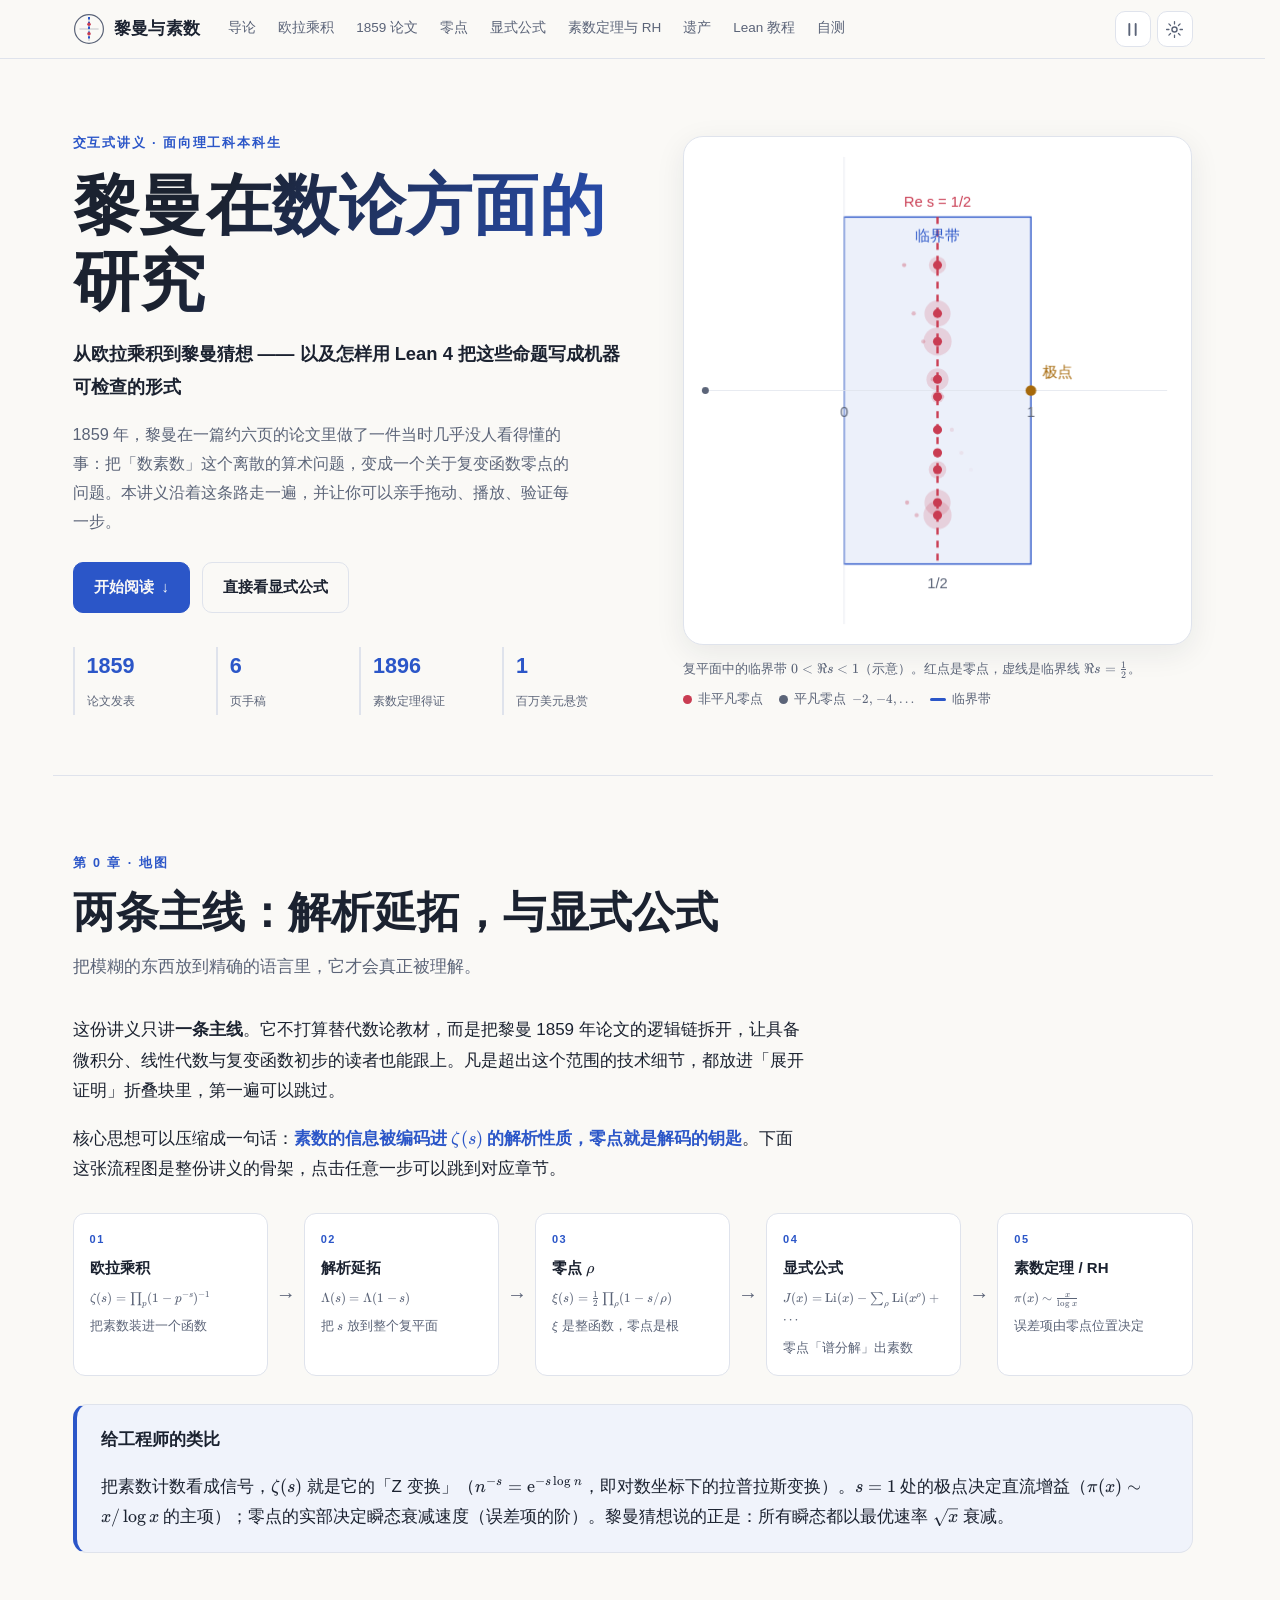
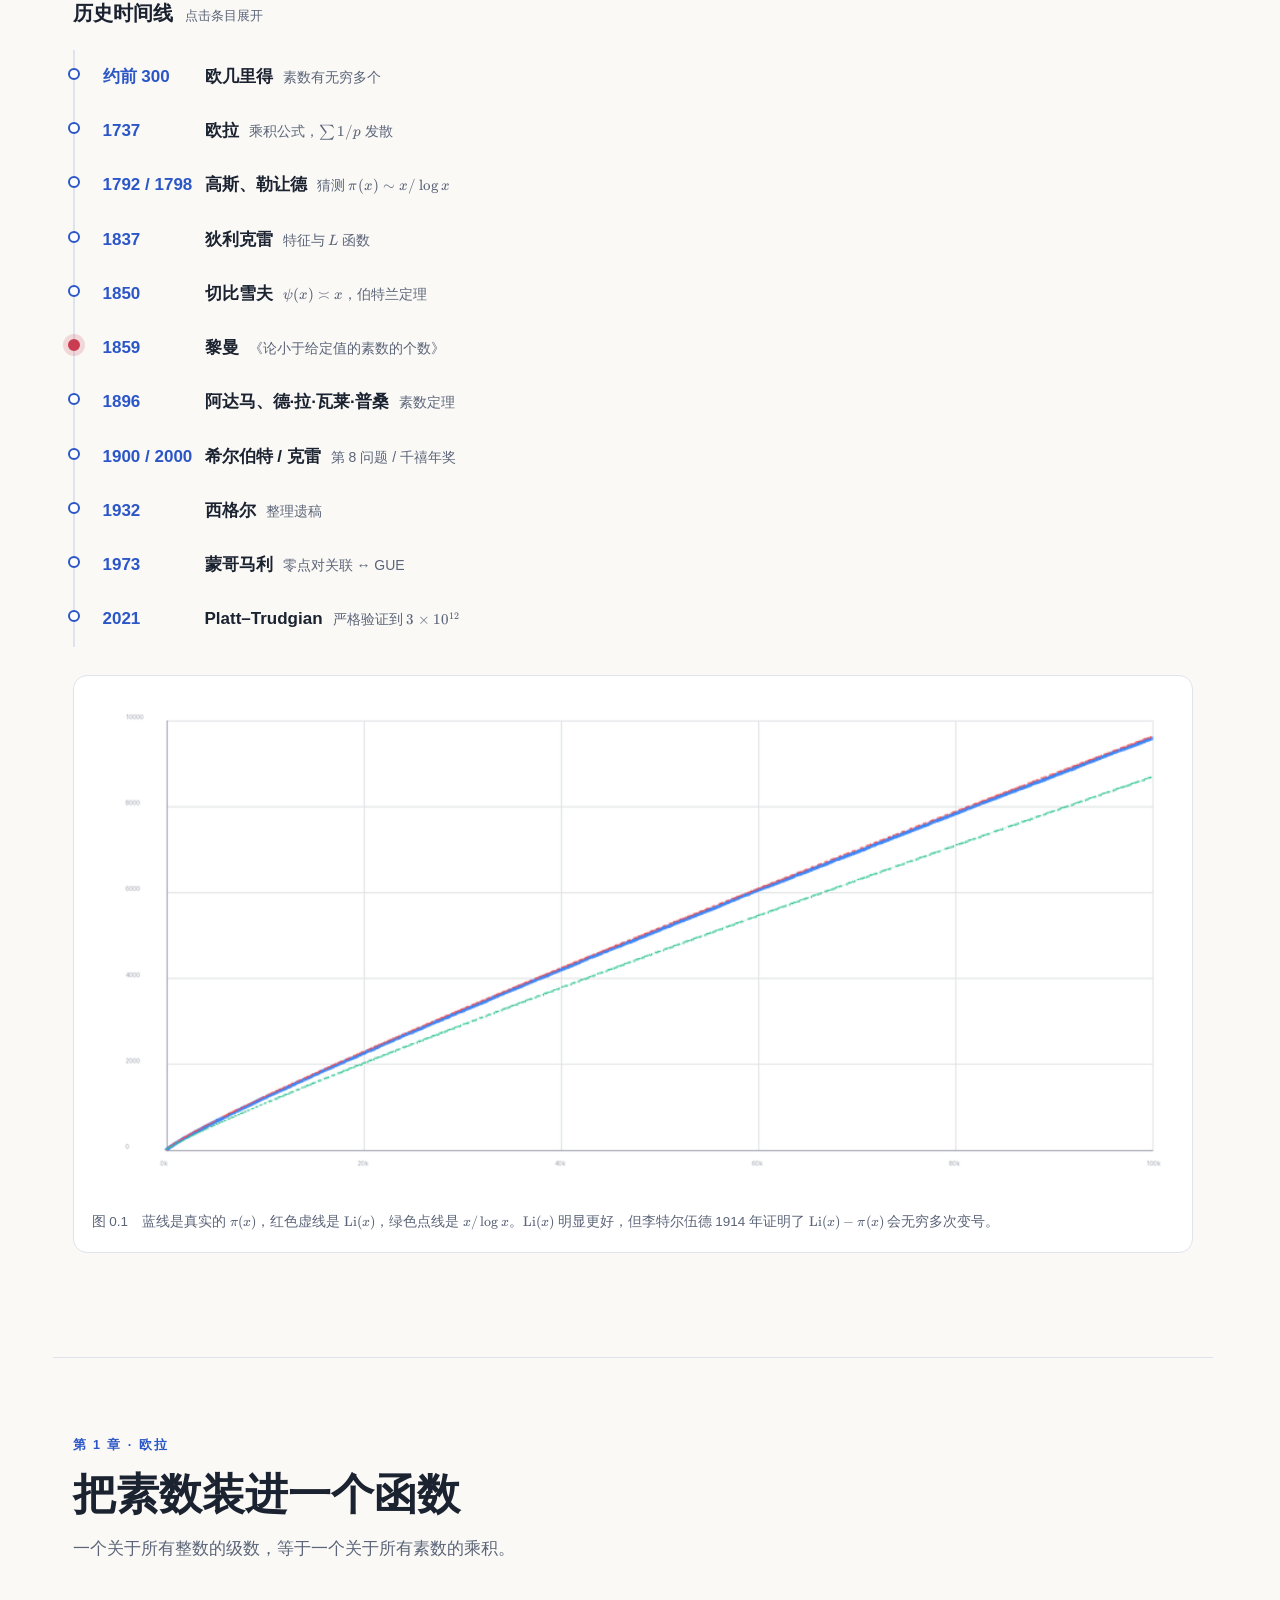
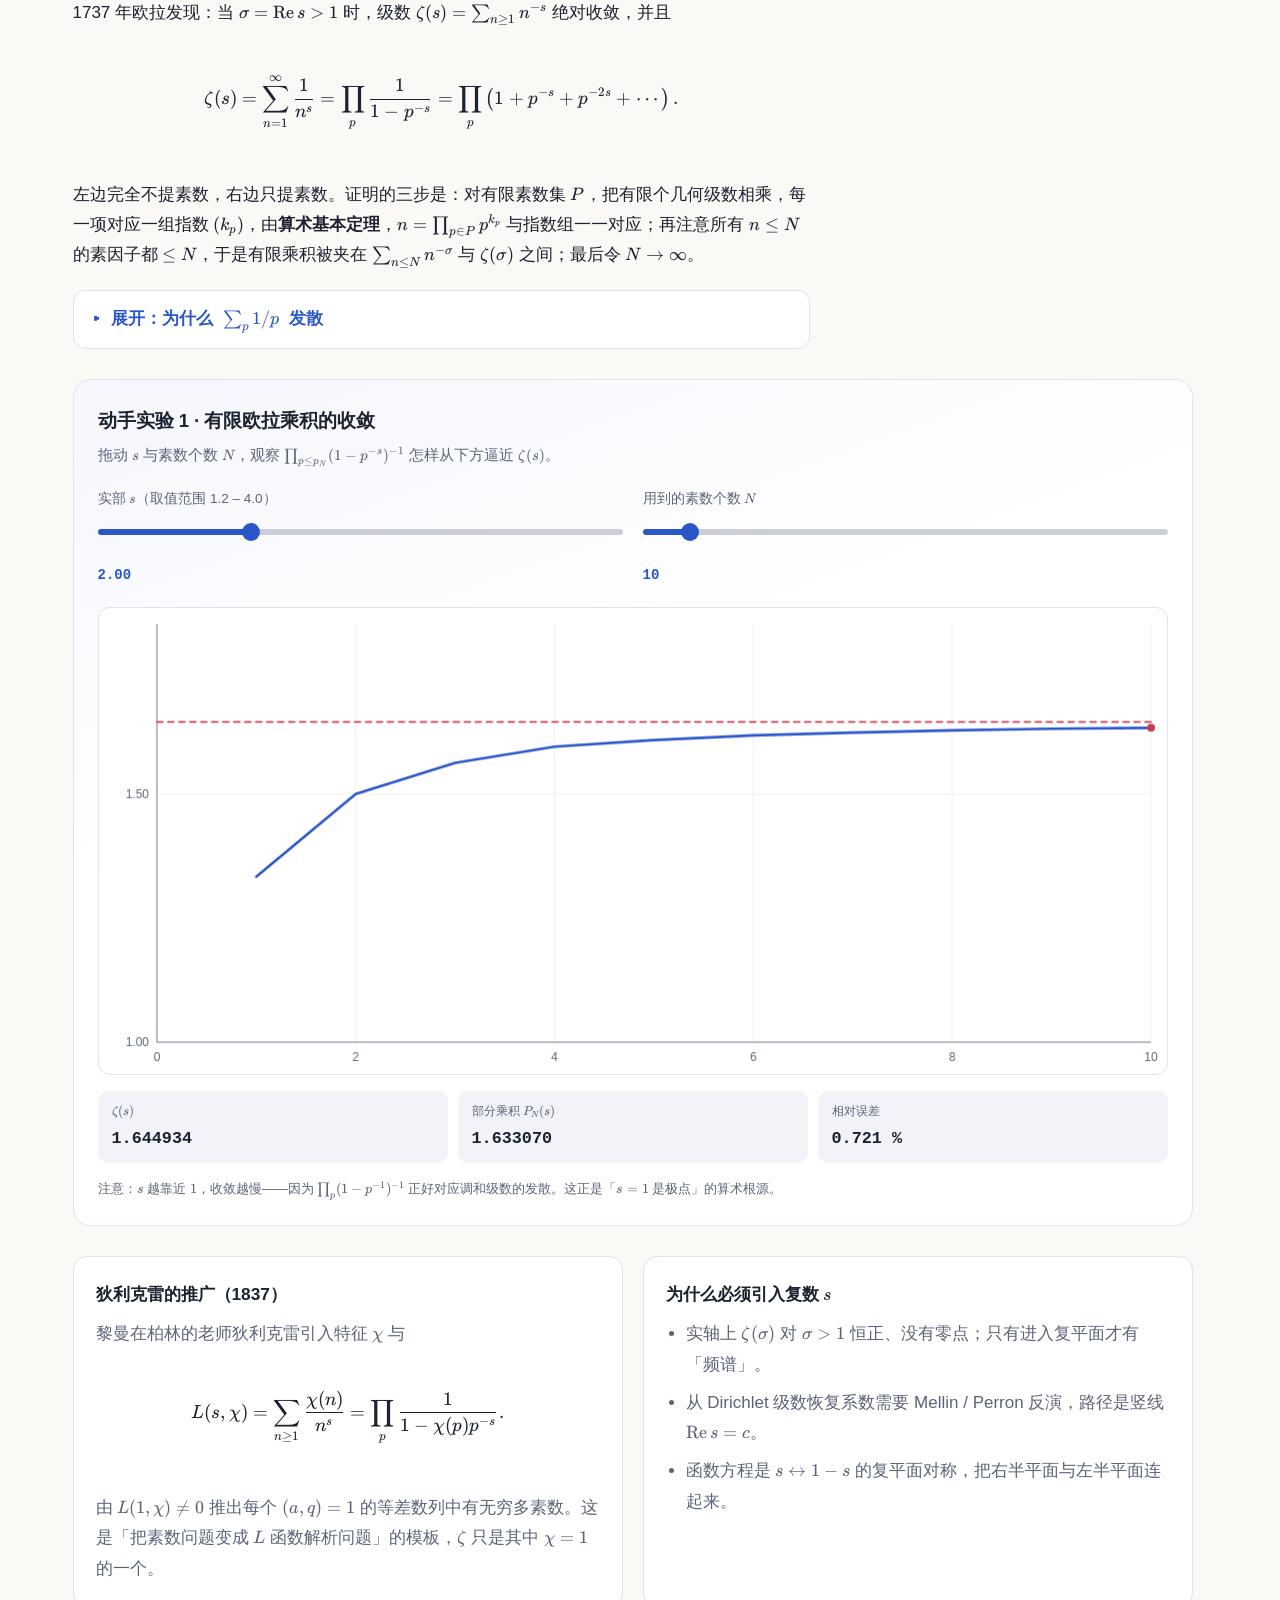
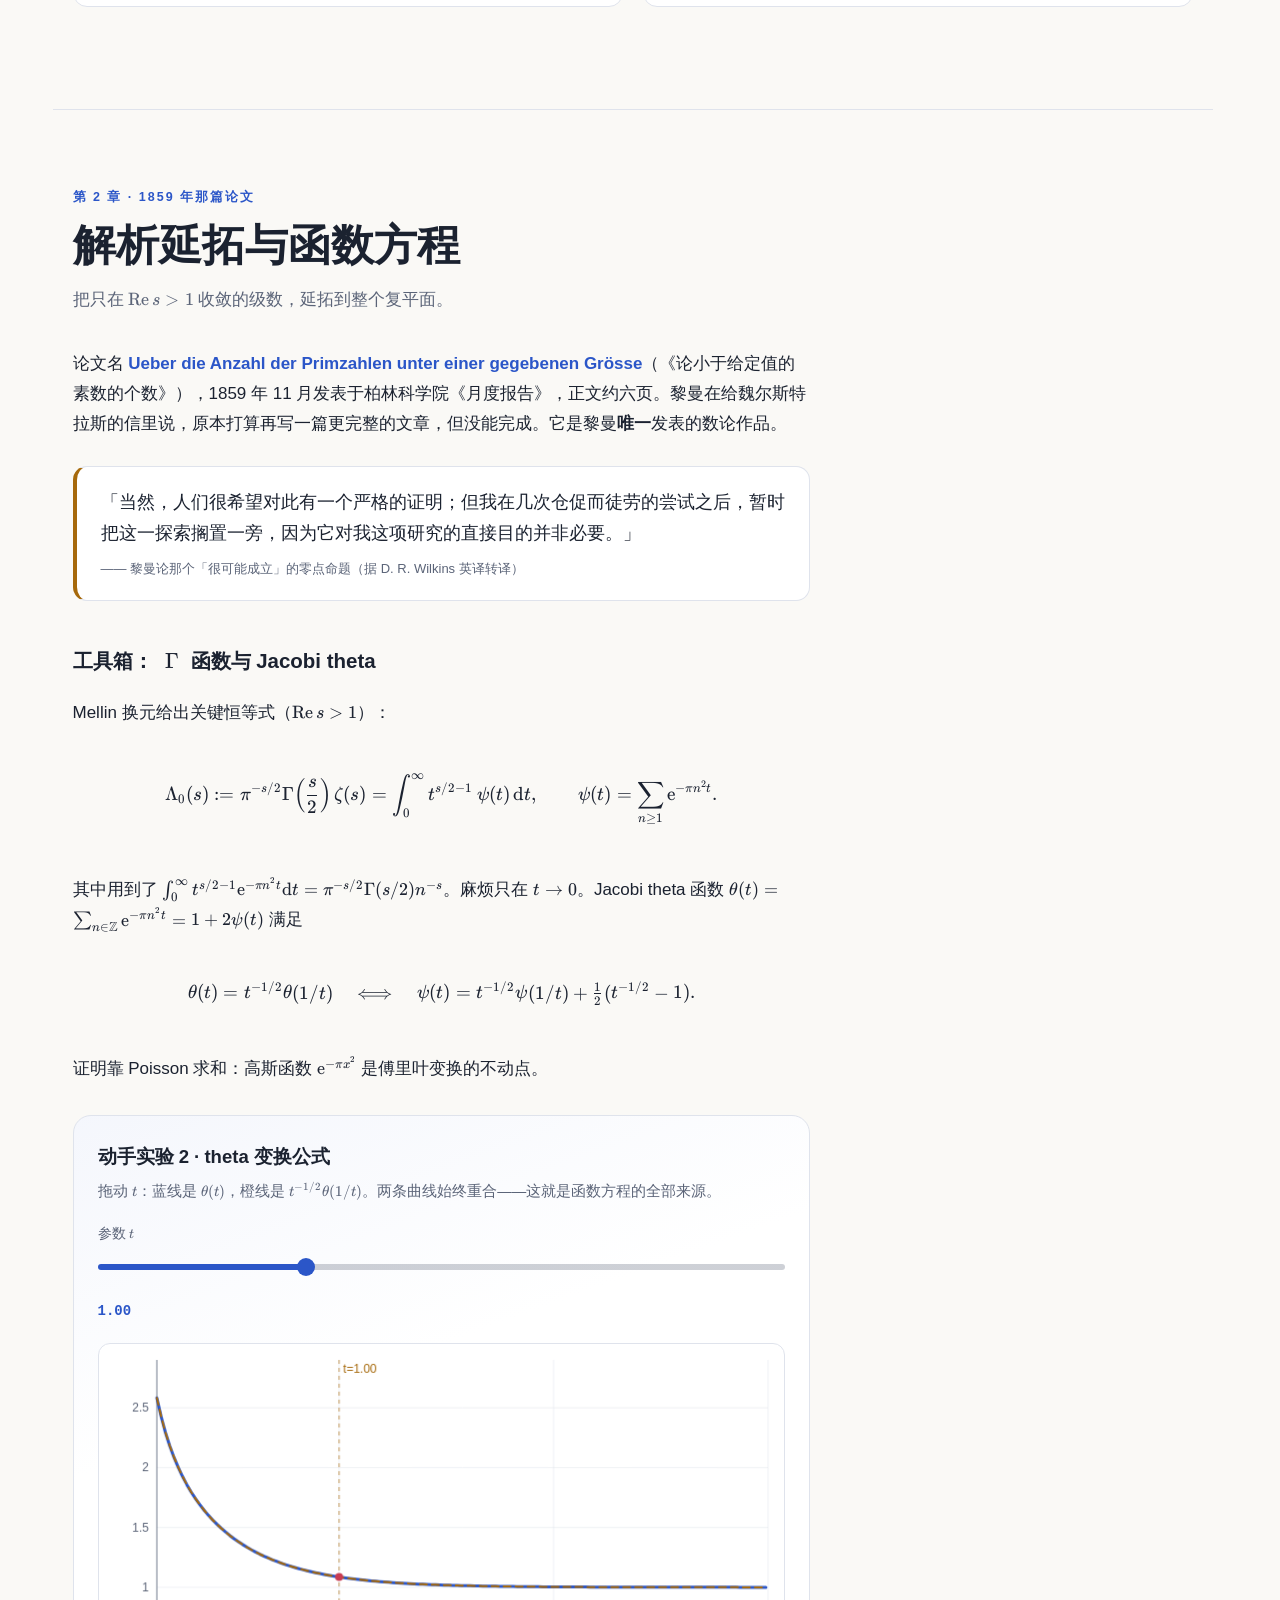
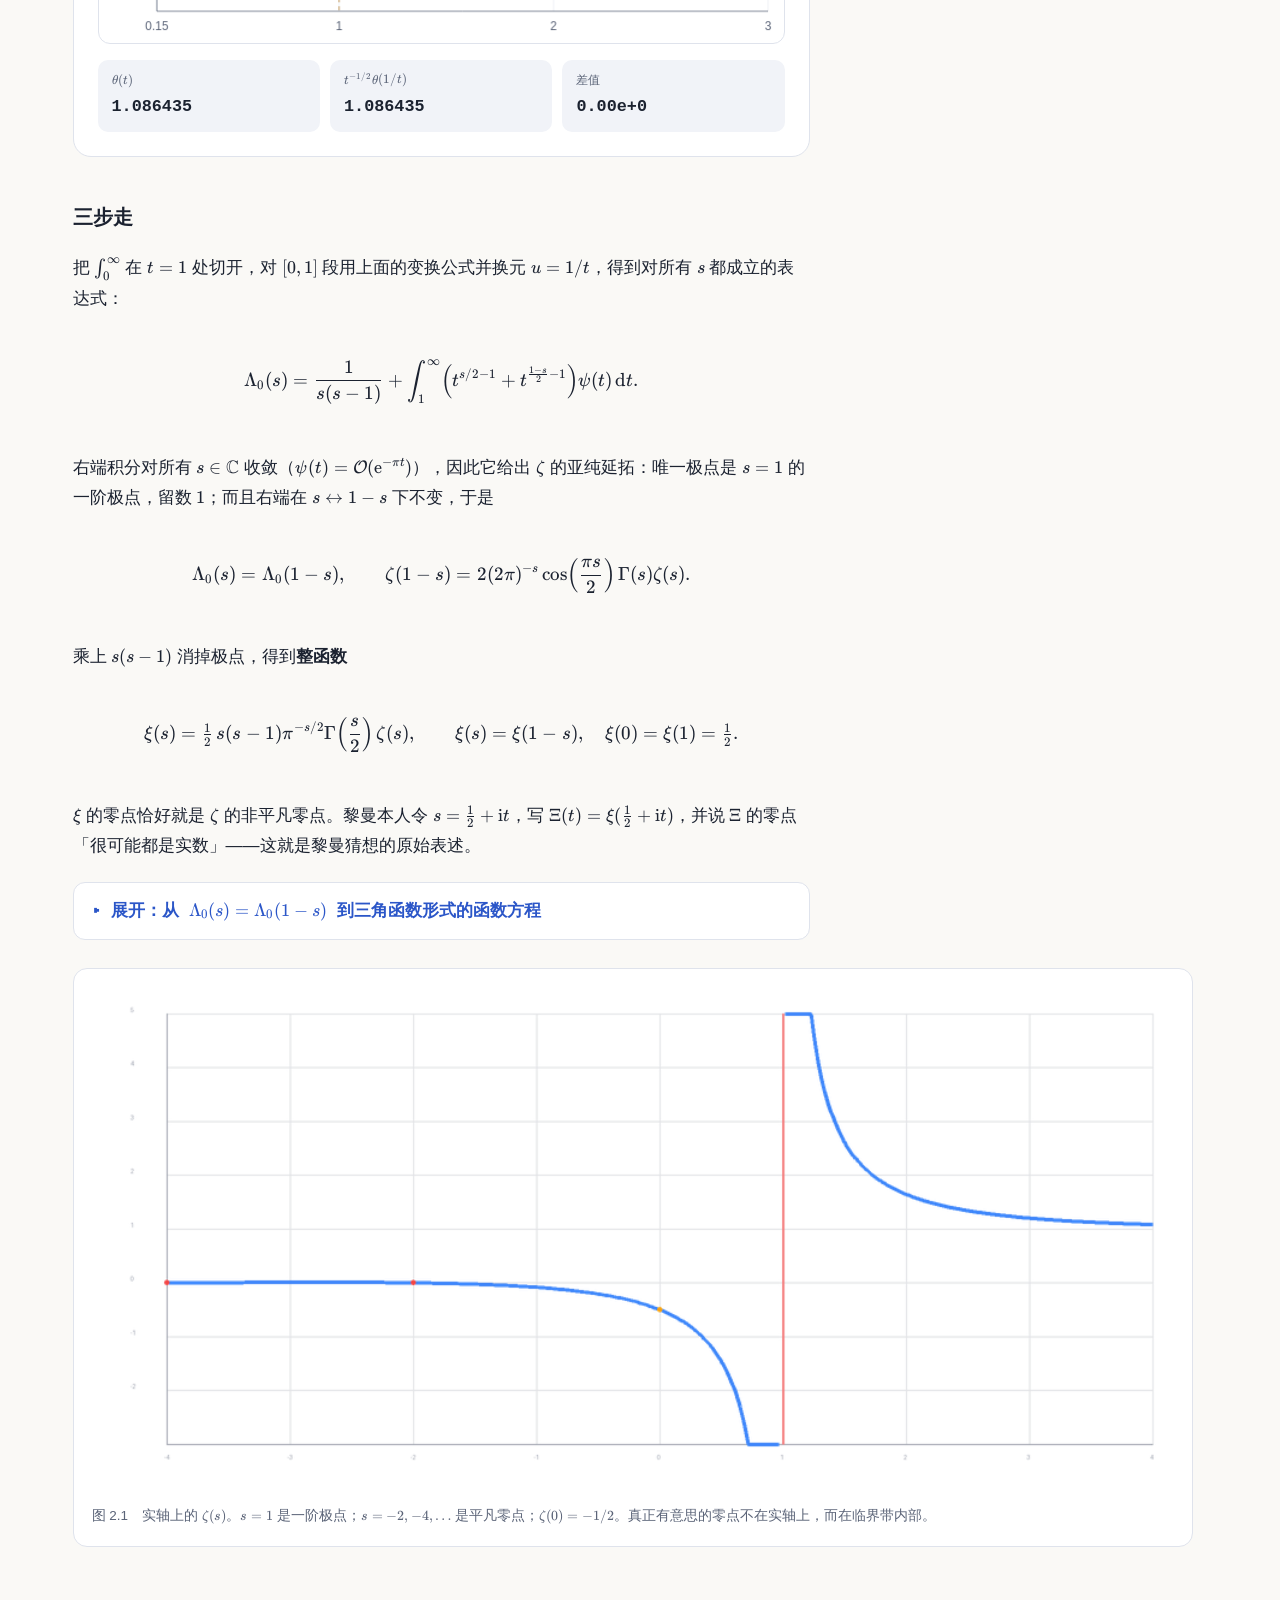
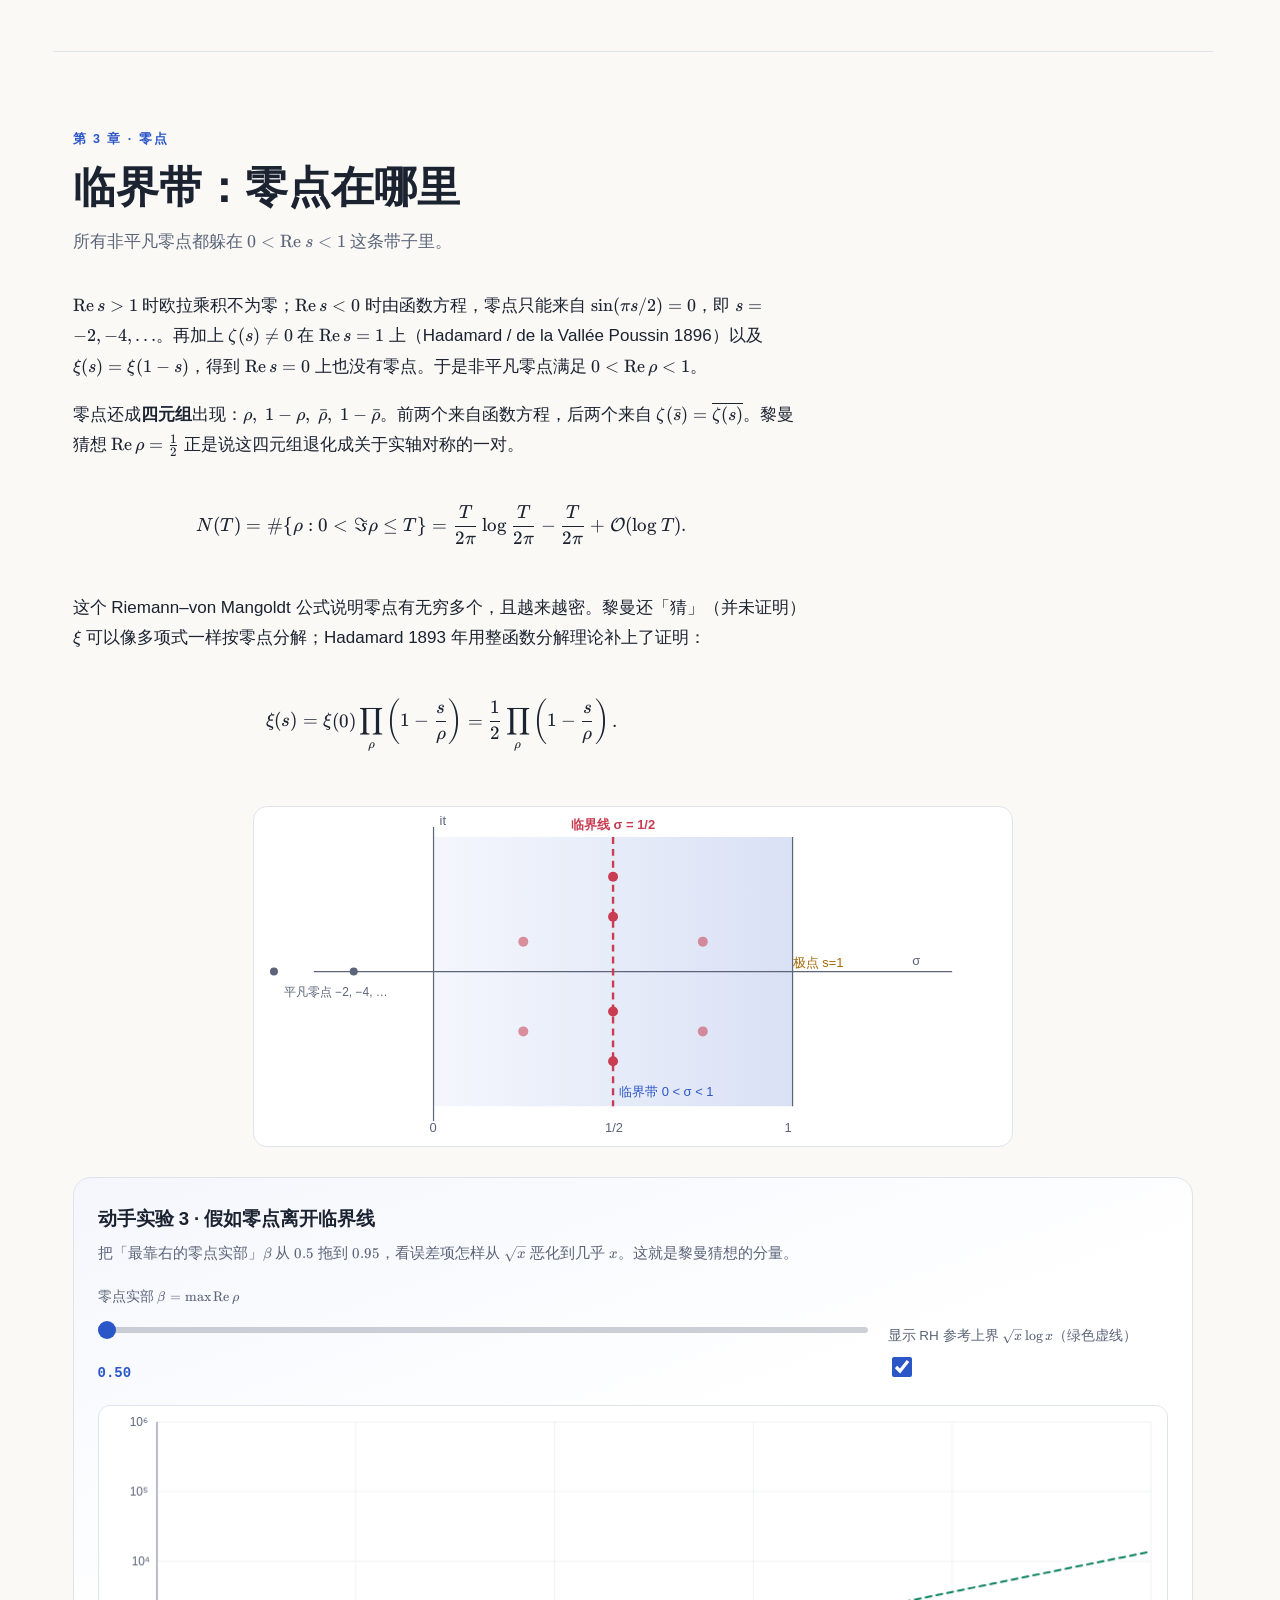
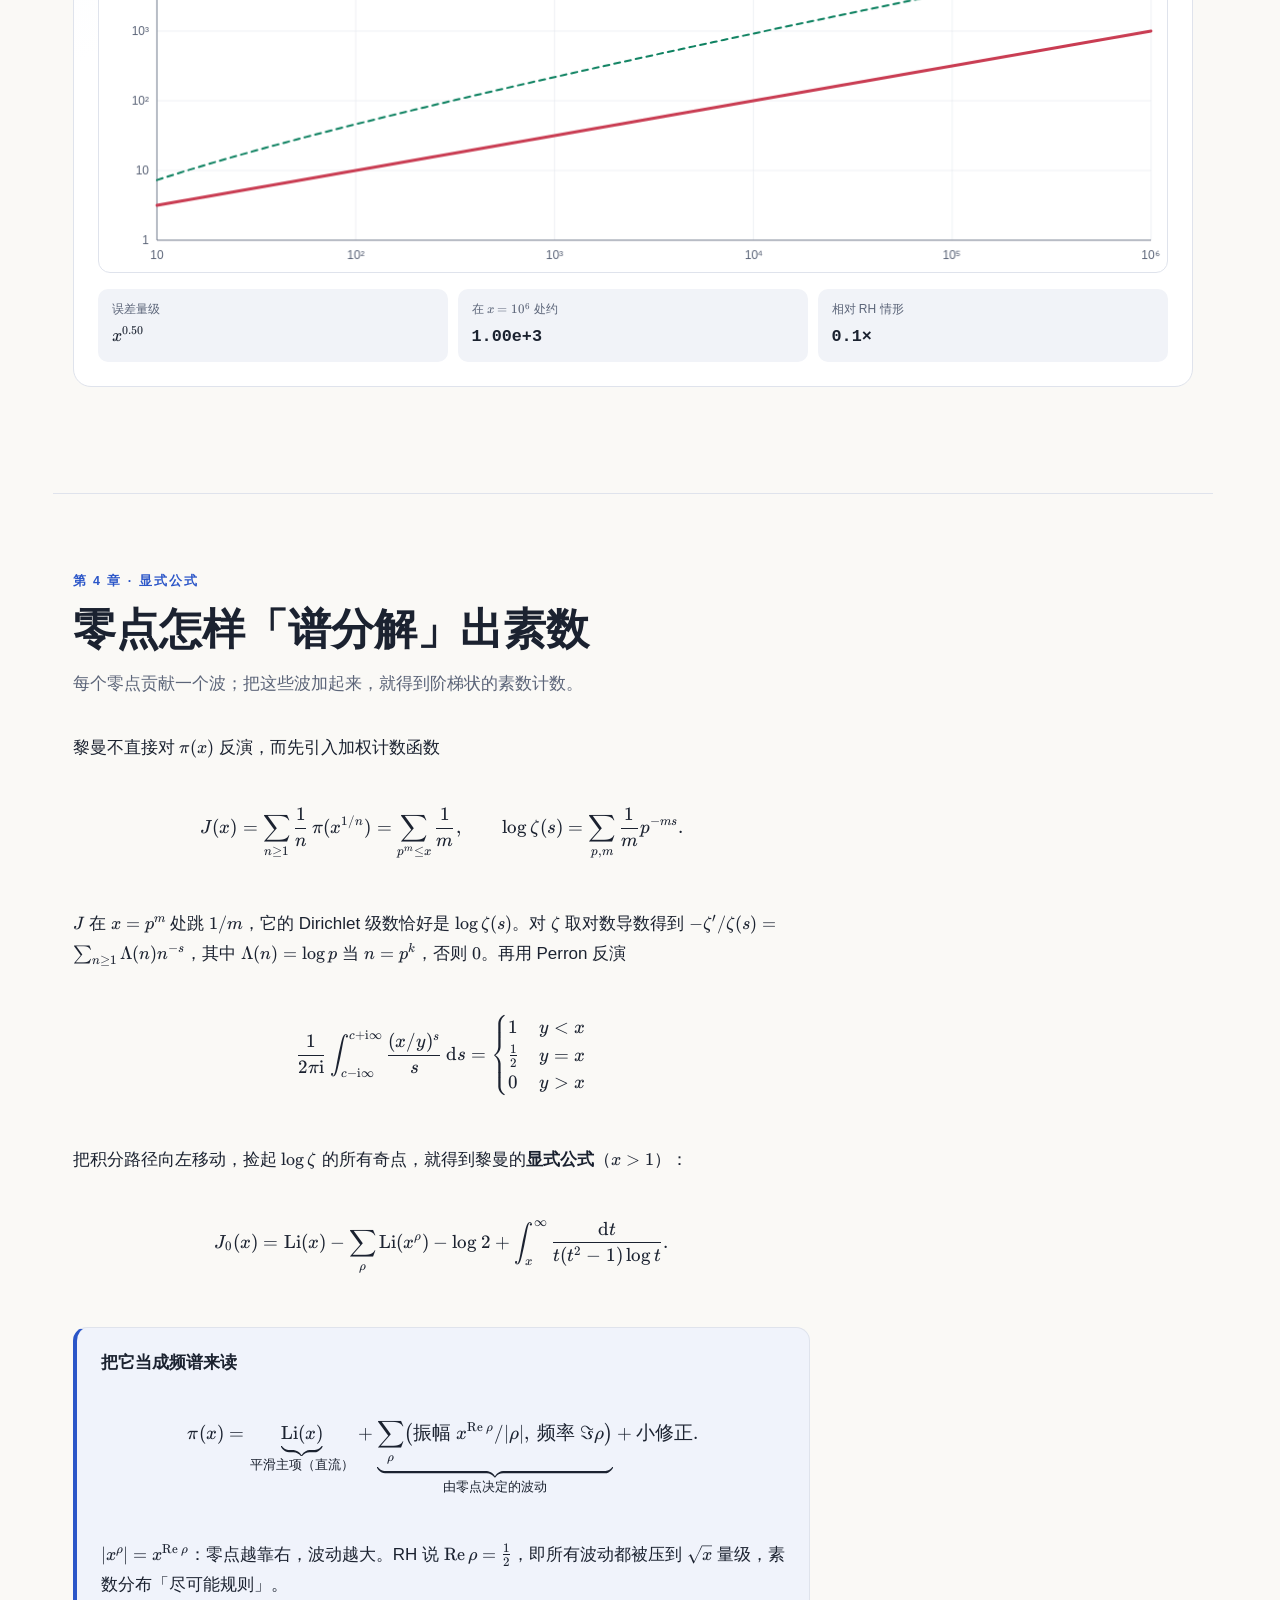
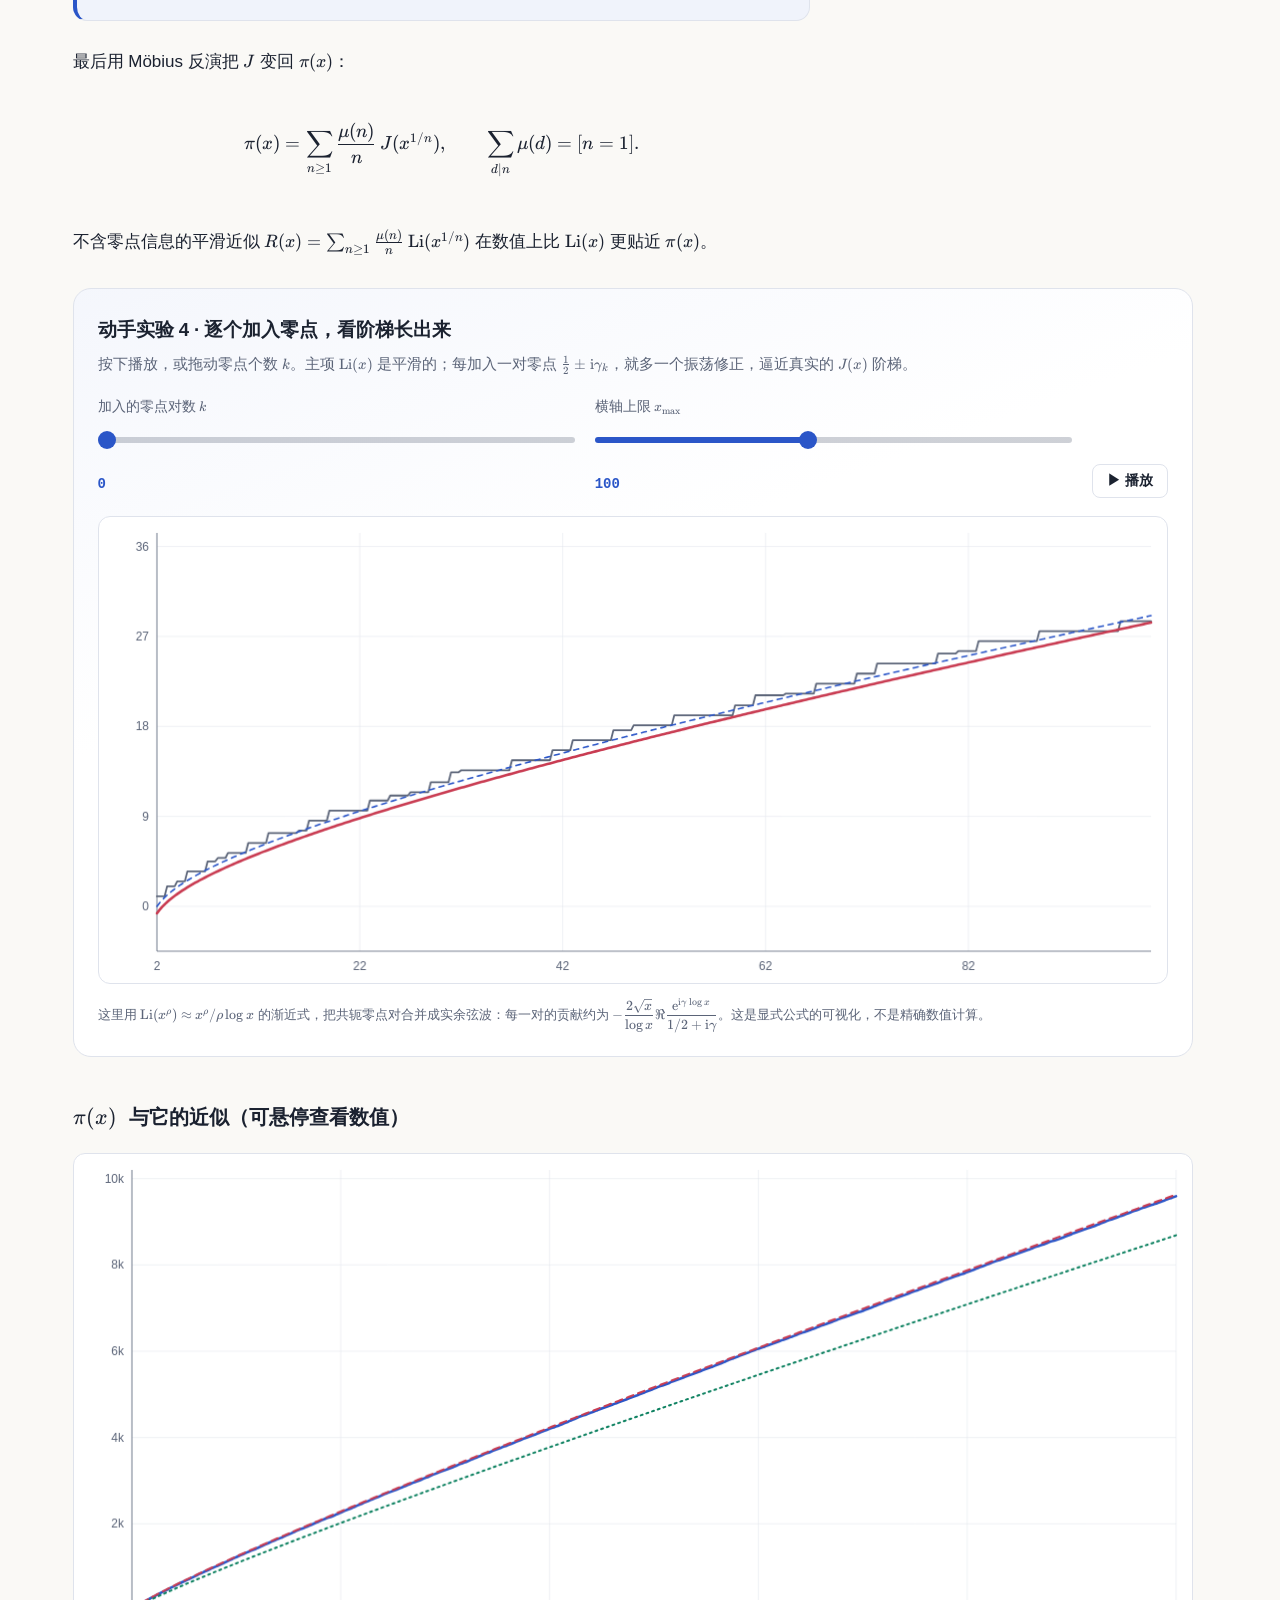
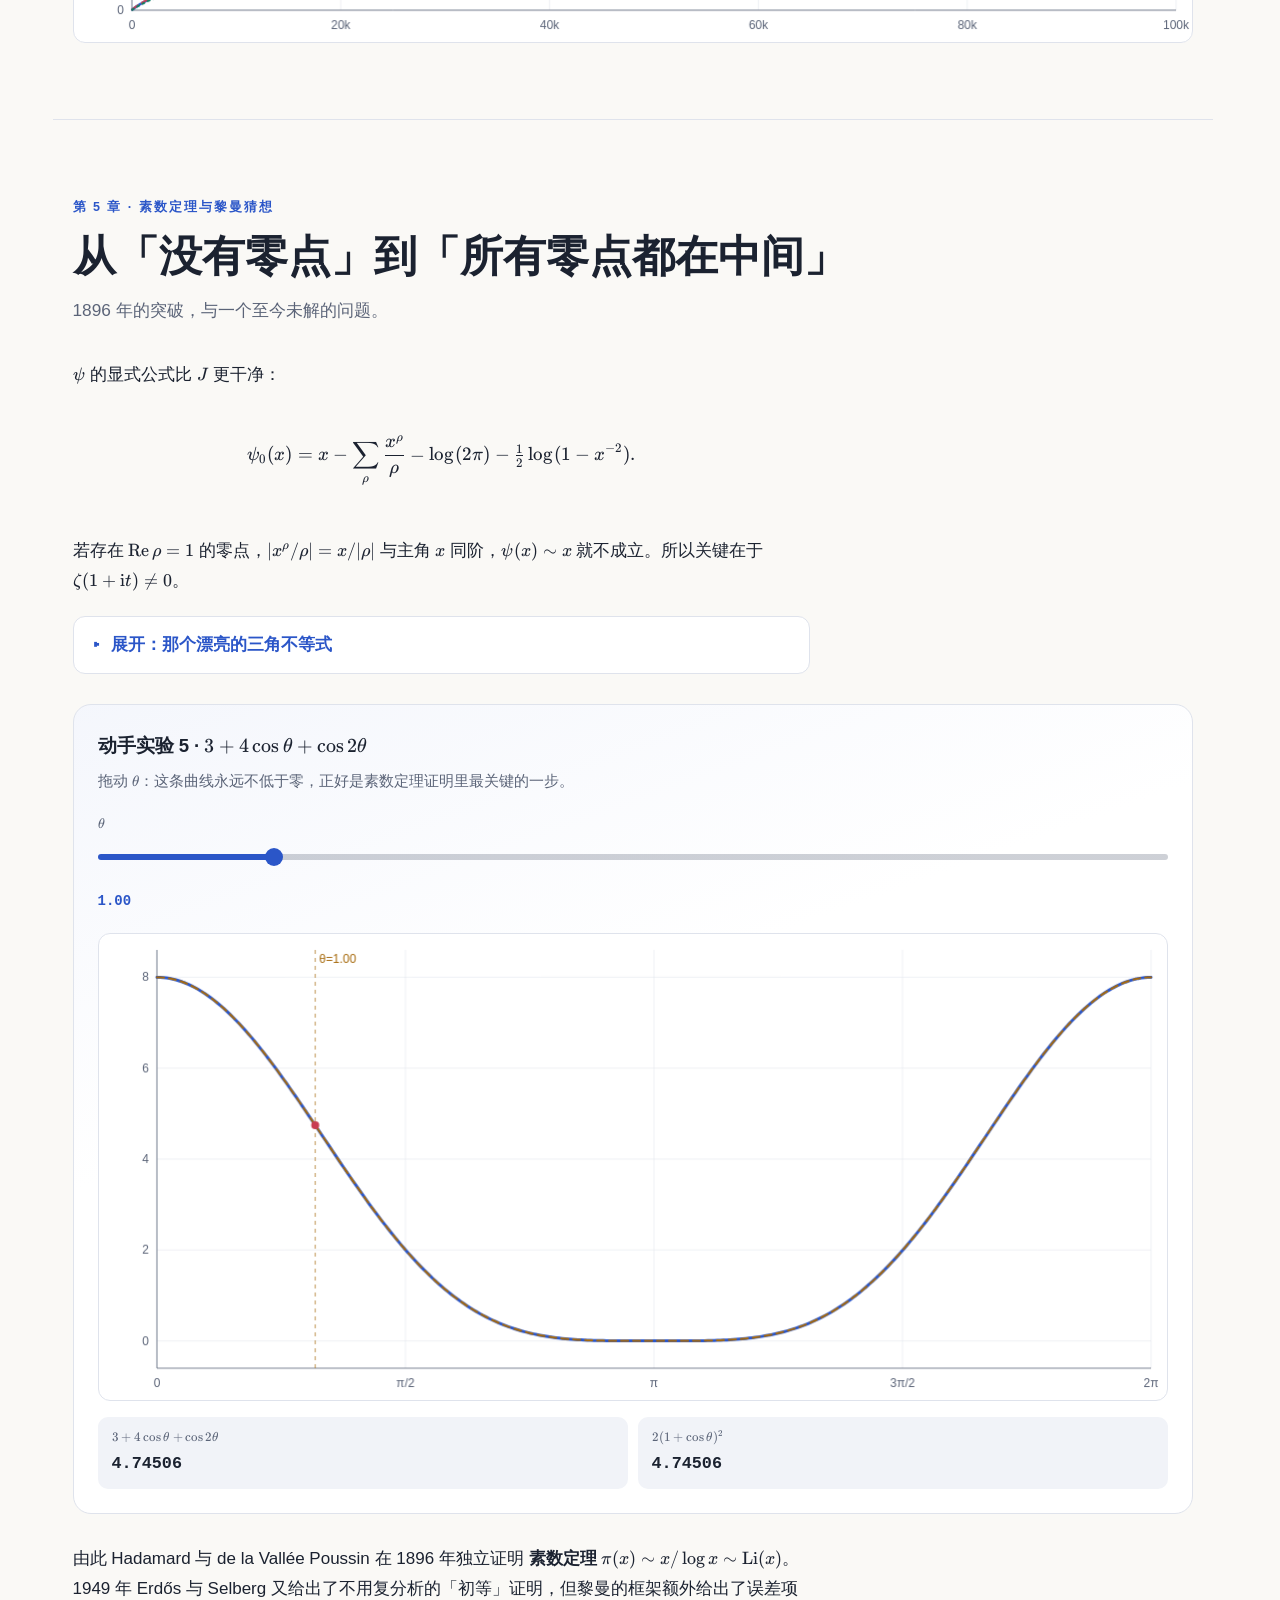
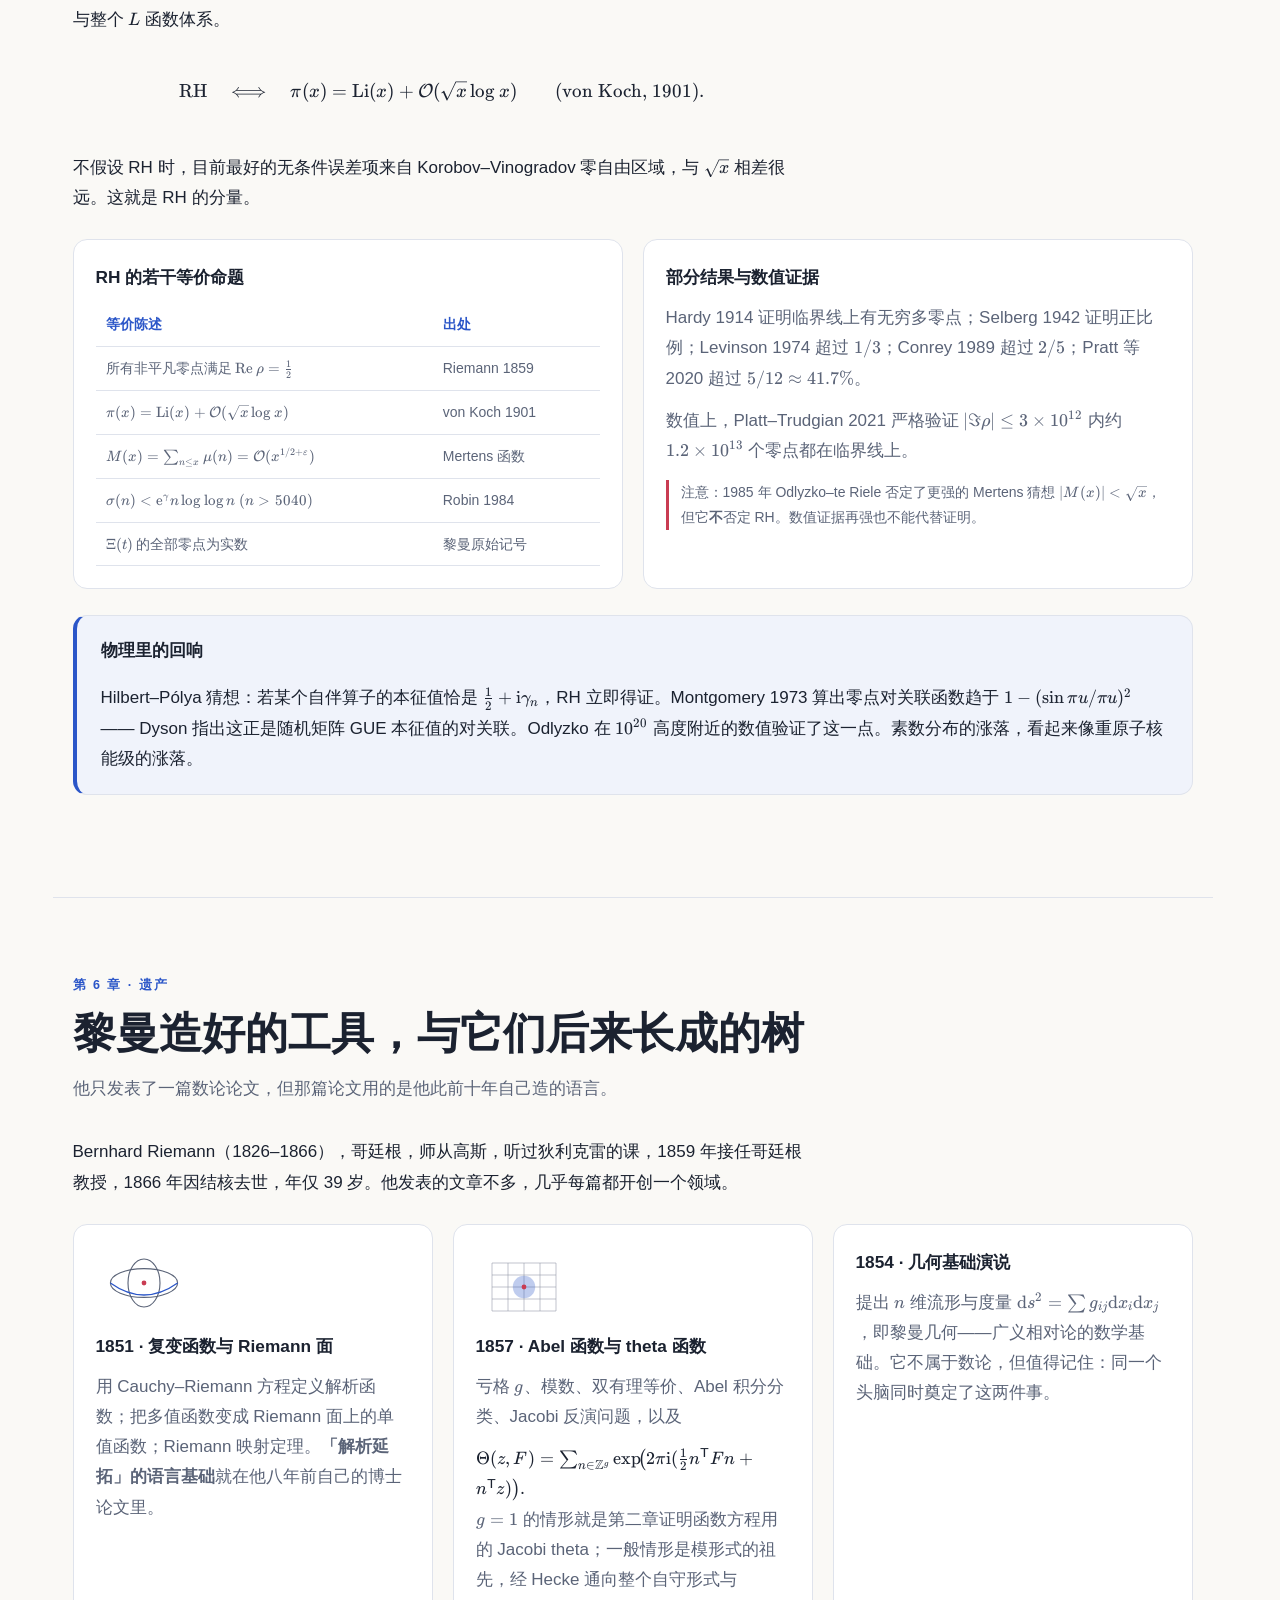
==== web/index.html @ 684caf09 "feat: 交互式网页讲义（动画 / 图片 / 互动 / 公式） - web/index.html: 8 章中文正文 + 254 处 KaTeX 公式、SVG 示意图、2 张 PNG 曲线图 - we" ====
<!DOCTYPE html>
<html lang="zh-CN">
<head>
<meta charset="utf-8">
<meta name="viewport" content="width=device-width, initial-scale=1">
<meta name="color-scheme" content="light dark">
<script>try{var s=localStorage.getItem('riemann-color-scheme');document.querySelector('meta[name="color-scheme"]').content=s||'light dark';}catch(e){}</script>
<meta name="description" content="黎曼在数论方面的研究：从欧拉乘积到黎曼猜想的交互式讲义，附 Lean 4 形式化教程">
<title>黎曼在数论方面的研究 · 交互式讲义</title>
<link rel="stylesheet" href="vendor/katex.min.css">
<link rel="stylesheet" href="styles.css">
<script src="vendor/katex.min.js" defer></script>
<script src="vendor/auto-render.min.js" defer></script>
<script src="data.js" defer></script>
<script src="app.js" defer></script>
</head>
<body>
<a class="skip-link" href="#main">跳到正文</a>
<div id="scroll-progress" aria-hidden="true"></div>

<header class="site-header">
  <div class="header-inner">
    <a class="brand" href="#hero" aria-label="回到顶部">
      <svg viewBox="0 0 40 40" aria-hidden="true" class="brand-mark">
        <circle cx="20" cy="20" r="18" fill="none" stroke="currentColor" stroke-width="1.5"/>
        <path d="M8 20 H32 M20 5 V35" stroke="currentColor" stroke-width="1" opacity=".45"/>
        <path d="M20 5 V35" stroke="var(--accent)" stroke-width="2.5" stroke-dasharray="3 3"/>
        <circle cx="20" cy="14" r="2.2" fill="var(--warm)"/>
        <circle cx="20" cy="26" r="2.2" fill="var(--warm)"/>
      </svg>
      <span>黎曼与素数</span>
    </a>
    <nav class="toc" aria-label="章节导航">
      <a href="#intro">导论</a>
      <a href="#euler">欧拉乘积</a>
      <a href="#paper">1859 论文</a>
      <a href="#zeros">零点</a>
      <a href="#explicit">显式公式</a>
      <a href="#pnt">素数定理与 RH</a>
      <a href="#legacy">遗产</a>
      <a href="#lean">Lean 教程</a>
      <a href="#quiz">自测</a>
    </nav>
    <div class="header-actions">
      <button type="button" id="motion-toggle" class="icon-btn" aria-pressed="false" aria-label="暂停所有动画" title="暂停动画">
        <svg viewBox="0 0 24 24" aria-hidden="true"><path d="M8 5v14M16 5v14" stroke="currentColor" stroke-width="2.4" stroke-linecap="round"/></svg>
      </button>
      <button type="button" id="settings-open" class="icon-btn" aria-label="打开阅读设置" title="阅读设置">
        <svg viewBox="0 0 24 24" aria-hidden="true"><circle cx="12" cy="12" r="3.2" fill="none" stroke="currentColor" stroke-width="1.8"/><path d="M12 2v3M12 19v3M2 12h3M19 12h3M4.9 4.9l2.1 2.1M17 17l2.1 2.1M19.1 4.9L17 7M7 17l-2.1 2.1" stroke="currentColor" stroke-width="1.6" stroke-linecap="round"/></svg>
      </button>
    </div>
  </div>
</header>

<main id="main">

<!-- ============ HERO ============ -->
<section id="hero" class="hero" tabindex="-1" aria-labelledby="hero-title">
  <div class="hero-copy">
    <p class="eyebrow">交互式讲义 · 面向理工科本科生</p>
    <h1 id="hero-title">黎曼在数论方面的研究</h1>
    <p class="hero-sub">从欧拉乘积到黎曼猜想 —— 以及怎样用 <strong>Lean 4</strong> 把这些命题写成机器可检查的形式</p>
    <p class="hero-lead">1859 年，黎曼在一篇约六页的论文里做了一件当时几乎没人看得懂的事：把「数素数」这个离散的算术问题，变成一个关于复变函数零点的问题。本讲义沿着这条路走一遍，并让你可以亲手拖动、播放、验证每一步。</p>
    <div class="hero-cta">
      <a class="btn primary" href="#intro">开始阅读 <span aria-hidden="true">↓</span></a>
      <a class="btn ghost" href="#explicit">直接看显式公式</a>
    </div>
    <div class="hero-stats" aria-label="关键数字">
      <div><strong data-count="1859">1859</strong><span>论文发表</span></div>
      <div><strong data-count="6">6</strong><span>页手稿</span></div>
      <div><strong data-count="1896">1896</strong><span>素数定理得证</span></div>
      <div><strong data-count="1">1</strong><span>百万美元悬赏</span></div>
    </div>
  </div>
  <div class="hero-visual">
    <canvas id="hero-canvas" role="img" aria-label="复平面临界带动画：红色临界线与成对的零点"></canvas>
    <div class="hero-caption">复平面中的临界带 $0&lt;\Re s&lt;1$（示意）。红点是零点，虚线是临界线 $\Re s=\tfrac12$。</div>
    <div class="hero-legend">
      <span><i class="dot red"></i>非平凡零点</span>
      <span><i class="dot gray"></i>平凡零点 $-2,-4,\dots$</span>
      <span><i class="line blue"></i>临界带</span>
    </div>
  </div>
</section>

<!-- ============ 导论 ============ -->
<section id="intro" class="section" tabindex="-1" aria-labelledby="intro-title">
  <div class="section-head">
    <p class="kicker">第 0 章 · 地图</p>
    <h2 id="intro-title">两条主线：解析延拓，与显式公式</h2>
    <p class="deck">把模糊的东西放到精确的语言里，它才会真正被理解。</p>
  </div>

  <div class="prose">
    <p>这份讲义只讲<strong>一条主线</strong>。它不打算替代数论教材，而是把黎曼 1859 年论文的逻辑链拆开，让具备微积分、线性代数与复变函数初步的读者也能跟上。凡是超出这个范围的技术细节，都放进「展开证明」折叠块里，第一遍可以跳过。</p>
    <p>核心思想可以压缩成一句话：<em>素数的信息被编码进 $\zeta(s)$ 的解析性质，零点就是解码的钥匙</em>。下面这张流程图是整份讲义的骨架，点击任意一步可以跳到对应章节。</p>
  </div>

  <div class="flow" role="list" aria-label="讲义逻辑链">
    <a class="flow-step" href="#euler" role="listitem">
      <span class="flow-num">01</span><strong>欧拉乘积</strong>
      <span class="math" data-tex="\zeta(s)=\prod_p(1-p^{-s})^{-1}"></span>
      <small>把素数装进一个函数</small>
    </a>
    <span class="flow-arrow" aria-hidden="true">→</span>
    <a class="flow-step" href="#paper" role="listitem">
      <span class="flow-num">02</span><strong>解析延拓</strong>
      <span class="math" data-tex="\Lambda(s)=\Lambda(1-s)"></span>
      <small>把 $s$ 放到整个复平面</small>
    </a>
    <span class="flow-arrow" aria-hidden="true">→</span>
    <a class="flow-step" href="#zeros" role="listitem">
      <span class="flow-num">03</span><strong>零点 $\rho$</strong>
      <span class="math" data-tex="\xi(s)=\tfrac12\prod_\rho(1-s/\rho)"></span>
      <small>$\xi$ 是整函数，零点是根</small>
    </a>
    <span class="flow-arrow" aria-hidden="true">→</span>
    <a class="flow-step" href="#explicit" role="listitem">
      <span class="flow-num">04</span><strong>显式公式</strong>
      <span class="math" data-tex="J(x)=\operatorname{Li}(x)-\sum_\rho\operatorname{Li}(x^\rho)+\cdots"></span>
      <small>零点「谱分解」出素数</small>
    </a>
    <span class="flow-arrow" aria-hidden="true">→</span>
    <a class="flow-step" href="#pnt" role="listitem">
      <span class="flow-num">05</span><strong>素数定理 / RH</strong>
      <span class="math" data-tex="\pi(x)\sim\frac{x}{\log x}"></span>
      <small>误差项由零点位置决定</small>
    </a>
  </div>

  <div class="callout accent">
    <h3>给工程师的类比</h3>
    <p>把素数计数看成信号，$\zeta(s)$ 就是它的「Z 变换」（$n^{-s}=\ee^{-s\log n}$，即对数坐标下的拉普拉斯变换）。$s=1$ 处的极点决定直流增益（$\pit\sim x/\log x$ 的主项）；零点的实部决定瞬态衰减速度（误差项的阶）。黎曼猜想说的正是：所有瞬态都以最优速率 $\sqrt x$ 衰减。</p>
  </div>

  <h3 class="subhead">历史时间线 <span class="hint">点击条目展开</span></h3>
  <ol class="timeline" id="timeline">
    <li><button type="button" aria-expanded="false"><time>约前 300</time><strong>欧几里得</strong><span>素数有无穷多个</span></button><div class="timeline-body" hidden>《几何原本》卷 IX 命题 20：给定任意有限素数集合，$p_1p_2\cdots p_n+1$ 必有新的素因子。</div></li>
    <li><button type="button" aria-expanded="false"><time>1737</time><strong>欧拉</strong><span>乘积公式，$\sum 1/p$ 发散</span></button><div class="timeline-body" hidden>欧拉第一次用级数与乘积研究素数，解析方法由此进入数论。</div></li>
    <li><button type="button" aria-expanded="false"><time>1792 / 1798</time><strong>高斯、勒让德</strong><span>猜测 $\pit\sim x/\log x$</span></button><div class="timeline-body" hidden>高斯 15 岁左右根据素数表猜测 $\Li(x)$；勒让德给出经验公式 $x/(A\log x+B)$。</div></li>
    <li><button type="button" aria-expanded="false"><time>1837</time><strong>狄利克雷</strong><span>特征与 $L$ 函数</span></button><div class="timeline-body" hidden>证明等差数列 $(a,q)=1$ 中有无穷多素数；这是「用 $L$ 函数解决素数问题」的第一次成功。</div></li>
    <li><button type="button" aria-expanded="false"><time>1850</time><strong>切比雪夫</strong><span>$\psi(x)\asymp x$，伯特兰定理</span></button><div class="timeline-body" hidden>用中心二项式系数的素因子分解给出 $\pit$ 的正确数量级，并证明 $n$ 与 $2n$ 之间必有素数。</div></li>
    <li class="milestone"><button type="button" aria-expanded="false"><time>1859</time><strong>黎曼</strong><span>《论小于给定值的素数的个数》</span></button><div class="timeline-body" hidden>当选柏林科学院通讯院士时宣读，正文约六页。解析延拓、函数方程、$\xi$ 函数、显式公式、黎曼猜想，全在这一篇里。</div></li>
    <li><button type="button" aria-expanded="false"><time>1896</time><strong>阿达马、德·拉·瓦莱·普桑</strong><span>素数定理</span></button><div class="timeline-body" hidden>关键：$\zeta(s)$ 在 $\Ree s=1$ 上不为零。两人独立证明。</div></li>
    <li><button type="button" aria-expanded="false"><time>1900 / 2000</time><strong>希尔伯特 / 克雷</strong><span>第 8 问题 / 千禧年奖</span></button><div class="timeline-body" hidden>黎曼猜想被列入希尔伯特第 8 问题；2000 年克雷数学所悬赏一百万美元。</div></li>
    <li><button type="button" aria-expanded="false"><time>1932</time><strong>西格尔</strong><span>整理遗稿</span></button><div class="timeline-body" hidden>发现黎曼其实做了大量数值计算，并掌握 Riemann–Siegel 公式的渐近展开。</div></li>
    <li><button type="button" aria-expanded="false"><time>1973</time><strong>蒙哥马利</strong><span>零点对关联 ↔ GUE</span></button><div class="timeline-body" hidden>零点间距的统计与随机矩阵高斯酉系综吻合，引出 Hilbert–Pólya 与量子混沌猜想。</div></li>
    <li><button type="button" aria-expanded="false"><time>2021</time><strong>Platt–Trudgian</strong><span>严格验证到 $3\times10^{12}$</span></button><div class="timeline-body" hidden>用区间算术与 Turing 方法验证约 $1.2\times10^{13}$ 个零点都在临界线上。</div></li>
  </ol>

  <div class="figure-card">
    <figure>
      <img src="assets/prime-density.png" alt="π(x) 与对数积分 Li(x)、x/log x 的比较曲线" loading="lazy">
      <figcaption>图 0.1　蓝线是真实的 $\pit$，红色虚线是 $\Li(x)$，绿色点线是 $x/\log x$。$\Li(x)$ 明显更好，但李特尔伍德 1914 年证明了 $\Li(x)-\pit$ 会无穷多次变号。</figcaption>
    </figure>
  </div>
</section>

<!-- ============ 欧拉 ============ -->
<section id="euler" class="section" tabindex="-1" aria-labelledby="euler-title">
  <div class="section-head">
    <p class="kicker">第 1 章 · 欧拉</p>
    <h2 id="euler-title">把素数装进一个函数</h2>
    <p class="deck">一个关于所有整数的级数，等于一个关于所有素数的乘积。</p>
  </div>

  <div class="prose">
    <p>1737 年欧拉发现：当 $\sigma=\Ree s&gt;1$ 时，级数 $\zeta(s)=\sum_{n\ge1}n^{-s}$ 绝对收敛，并且</p>
    <div class="math display" data-tex="\zeta(s)=\sum_{n=1}^{\infty}\frac{1}{n^{s}}=\prod_{p}\frac{1}{1-p^{-s}}=\prod_p\left(1+p^{-s}+p^{-2s}+\cdots\right)."></div>
    <p>左边完全不提素数，右边只提素数。证明的三步是：对有限素数集 $P$，把有限个几何级数相乘，每一项对应一组指数 $(k_p)$，由<strong>算术基本定理</strong>，$n=\prod_{p\in P}p^{k_p}$ 与指数组一一对应；再注意所有 $n\le N$ 的素因子都 $\le N$，于是有限乘积被夹在 $\sum_{n\le N}n^{-\sigma}$ 与 $\zeta(\sigma)$ 之间；最后令 $N\to\infty$。</p>

    <details class="proof">
      <summary>展开：为什么 $\sum_p 1/p$ 发散</summary>
      <div class="proof-body">
        <p>对 $\log\zeta(\sigma)=\sum_p\sum_{k\ge1}p^{-k\sigma}/k$ 取 $\sigma\to1^+$。二次以上的项 $\sum_p\sum_{k\ge2}p^{-k\sigma}/k\le\sum_p 2/p^2&lt;\infty$ 一致有界；而 $\zeta(\sigma)\to\infty$（调和级数发散）。故 $\sum_p p^{-\sigma}\to\infty$。若 $\sum 1/p$ 收敛，则它应有有限极限，矛盾。</p>
        <div class="math display" data-tex="\sum_{p\le N}\frac1p\ \ge\ \log\log N-\bigO(1)\ \longrightarrow\ \infty."></div>
        <p>这已经暗示 $\pit$ 大约是 $x/\log x$：若随机整数 $n$ 为素数的概率约 $1/\log n$，则 $\sum_{n\le x}1/\log n\sim x/\log x$。</p>
      </div>
    </details>
  </div>

  <div class="lab" aria-labelledby="euler-lab-title">
    <div class="lab-head">
      <h3 id="euler-lab-title">动手实验 1 · 有限欧拉乘积的收敛</h3>
      <p>拖动 $s$ 与素数个数 $N$，观察 $\prod_{p\le p_N}(1-p^{-s})^{-1}$ 怎样从下方逼近 $\zeta(s)$。</p>
    </div>
    <div class="lab-controls">
      <div class="control">
        <label for="euler-s">实部 $s$（取值范围 1.2 – 4.0）</label>
        <input type="range" id="euler-s" min="1.2" max="4" step="0.05" value="2">
        <output for="euler-s" id="euler-s-out">2.00</output>
      </div>
      <div class="control">
        <label for="euler-n">用到的素数个数 $N$</label>
        <input type="range" id="euler-n" min="1" max="120" step="1" value="10">
        <output for="euler-n" id="euler-n-out">10</output>
      </div>
    </div>
    <div class="lab-figure">
      <canvas id="euler-canvas" role="img" aria-label="有限欧拉乘积随素数个数增加而收敛到 ζ(s) 的曲线"></canvas>
    </div>
    <div class="lab-readout" aria-live="polite">
      <div><span>$\zeta(s)$</span><strong id="euler-zeta">1.644934</strong></div>
      <div><span>部分乘积 $P_N(s)$</span><strong id="euler-partial">—</strong></div>
      <div><span>相对误差</span><strong id="euler-err">—</strong></div>
    </div>
    <p class="lab-note">注意：$s$ 越靠近 $1$，收敛越慢——因为 $\prod_p(1-p^{-1})^{-1}$ 正好对应调和级数的发散。这正是「$s=1$ 是极点」的算术根源。</p>
  </div>

  <div class="two-col">
    <div class="card">
      <h3>狄利克雷的推广（1837）</h3>
      <p>黎曼在柏林的老师狄利克雷引入特征 $\chi$ 与</p>
      <div class="math display" data-tex="L(s,\chi)=\sum_{n\ge1}\frac{\chi(n)}{n^s}=\prod_p\frac{1}{1-\chi(p)p^{-s}}."></div>
      <p>由 $L(1,\chi)\ne0$ 推出每个 $(a,q)=1$ 的等差数列中有无穷多素数。这是「把素数问题变成 $L$ 函数解析问题」的模板，$\zeta$ 只是其中 $\chi=1$ 的一个。</p>
    </div>
    <div class="card">
      <h3>为什么必须引入复数 $s$</h3>
      <ul>
        <li>实轴上 $\zeta(\sigma)$ 对 $\sigma&gt;1$ 恒正、没有零点；只有进入复平面才有「频谱」。</li>
        <li>从 Dirichlet 级数恢复系数需要 Mellin / Perron 反演，路径是竖线 $\Ree s=c$。</li>
        <li>函数方程是 $s\leftrightarrow1-s$ 的复平面对称，把右半平面与左半平面连起来。</li>
      </ul>
    </div>
  </div>
</section>

<!-- ============ 1859 ============ -->
<section id="paper" class="section" tabindex="-1" aria-labelledby="paper-title">
  <div class="section-head">
    <p class="kicker">第 2 章 · 1859 年那篇论文</p>
    <h2 id="paper-title">解析延拓与函数方程</h2>
    <p class="deck">把只在 $\Ree s&gt;1$ 收敛的级数，延拓到整个复平面。</p>
  </div>

  <div class="prose">
    <p>论文名 <em>Ueber die Anzahl der Primzahlen unter einer gegebenen Grösse</em>（《论小于给定值的素数的个数》），1859 年 11 月发表于柏林科学院《月度报告》，正文约六页。黎曼在给魏尔斯特拉斯的信里说，原本打算再写一篇更完整的文章，但没能完成。它是黎曼<strong>唯一</strong>发表的数论作品。</p>

    <div class="callout quote">
      <p>「当然，人们很希望对此有一个严格的证明；但我在几次仓促而徒劳的尝试之后，暂时把这一探索搁置一旁，因为它对我这项研究的直接目的并非必要。」</p>
      <footer>—— 黎曼论那个「很可能成立」的零点命题（据 D. R. Wilkins 英译转译）</footer>
    </div>

    <h3 class="subhead">工具箱：$\Gamma$ 函数与 Jacobi theta</h3>
    <p>Mellin 换元给出关键恒等式（$\Ree s&gt;1$）：</p>
    <div class="math display" data-tex="\Lambda_0(s):=\pi^{-s/2}\Gamma\!\left(\frac s2\right)\zeta(s)=\int_0^{\infty}t^{s/2-1}\,\psi(t)\,\dd t,\qquad \psi(t)=\sum_{n\ge1}\ee^{-\pi n^2 t}."></div>
    <p>其中用到了 $\int_0^\infty t^{s/2-1}\ee^{-\pi n^2t}\dd t=\pi^{-s/2}\Gamma(s/2)n^{-s}$。麻烦只在 $t\to0$。Jacobi theta 函数 $\theta(t)=\sum_{n\in\Z}\ee^{-\pi n^2t}=1+2\psi(t)$ 满足</p>
    <div class="math display" data-tex="\theta(t)=t^{-1/2}\theta(1/t)\quad\Longleftrightarrow\quad \psi(t)=t^{-1/2}\psi(1/t)+\tfrac12(t^{-1/2}-1)."></div>
    <p>证明靠 Poisson 求和：高斯函数 $\ee^{-\pi x^2}$ 是傅里叶变换的不动点。</p>

    <div class="lab" aria-labelledby="theta-lab-title">
      <div class="lab-head">
        <h3 id="theta-lab-title">动手实验 2 · theta 变换公式</h3>
        <p>拖动 $t$：蓝线是 $\theta(t)$，橙线是 $t^{-1/2}\theta(1/t)$。两条曲线始终重合——这就是函数方程的全部来源。</p>
      </div>
      <div class="lab-controls">
        <div class="control">
          <label for="theta-t">参数 $t$</label>
          <input type="range" id="theta-t" min="0.15" max="3" step="0.01" value="1">
          <output for="theta-t" id="theta-t-out">1.00</output>
        </div>
      </div>
      <div class="lab-figure"><canvas id="theta-canvas" role="img" aria-label="theta(t) 与 t 的负二分之一次方乘 theta(1/t) 的对比曲线"></canvas></div>
      <div class="lab-readout" aria-live="polite">
        <div><span>$\theta(t)$</span><strong id="theta-v1">—</strong></div>
        <div><span>$t^{-1/2}\theta(1/t)$</span><strong id="theta-v2">—</strong></div>
        <div><span>差值</span><strong id="theta-diff">—</strong></div>
      </div>
    </div>

    <h3 class="subhead">三步走</h3>
    <p>把 $\int_0^\infty$ 在 $t=1$ 处切开，对 $[0,1]$ 段用上面的变换公式并换元 $u=1/t$，得到对所有 $s$ 都成立的表达式：</p>
    <div class="math display" data-tex="\Lambda_0(s)=\frac{1}{s(s-1)}+\int_1^{\infty}\Bigl(t^{s/2-1}+t^{\frac{1-s}{2}-1}\Bigr)\psi(t)\,\dd t."></div>
    <p>右端积分对所有 $s\in\C$ 收敛（$\psi(t)=\bigO(\ee^{-\pi t})$），因此它给出 $\zeta$ 的亚纯延拓：唯一极点是 $s=1$ 的一阶极点，留数 $1$；而且右端在 $s\leftrightarrow1-s$ 下不变，于是</p>
    <div class="math display" data-tex="\Lambda_0(s)=\Lambda_0(1-s),\qquad \zeta(1-s)=2(2\pi)^{-s}\cos\!\left(\frac{\pi s}{2}\right)\Gamma(s)\zeta(s)."></div>
    <p>乘上 $s(s-1)$ 消掉极点，得到<strong>整函数</strong></p>
    <div class="math display" data-tex="\xi(s)=\tfrac12\,s(s-1)\pi^{-s/2}\Gamma\!\left(\frac s2\right)\zeta(s),\qquad \xi(s)=\xi(1-s),\quad \xi(0)=\xi(1)=\tfrac12."></div>
    <p>$\xi$ 的零点恰好就是 $\zeta$ 的非平凡零点。黎曼本人令 $s=\tfrac12+\iu t$，写 $\Xi(t)=\xi(\tfrac12+\iu t)$，并说 $\Xi$ 的零点「很可能都是实数」——这就是黎曼猜想的原始表述。</p>

    <details class="proof">
      <summary>展开：从 $\Lambda_0(s)=\Lambda_0(1-s)$ 到三角函数形式的函数方程</summary>
      <div class="proof-body">
        <p>由 $\Gamma$ 的反射公式 $\Gamma(z)\Gamma(1-z)=\pi/\sin\pi z$ 与倍元公式 $\Gamma(z)\Gamma(z+\tfrac12)=2^{1-2z}\sqrt\pi\,\Gamma(2z)$，可把 $\pi^{-s/2}\Gamma(s/2)\zeta(s)=\pi^{-(1-s)/2}\Gamma((1-s)/2)\zeta(1-s)$ 整理成 $\zeta(1-s)=2(2\pi)^{-s}\cos(\pi s/2)\Gamma(s)\zeta(s)$。注意 $\cos(\pi s/2)=0$ 在 $s=1,3,5,\dots$ 与 $\Gamma(1-s)$ 的极点抵消，而 $s=-2,-4,\dots$ 处 $\cos$ 为零、右侧其它因子有限，于是 $\zeta(-2n)=0$ —— 这就是<strong>平凡零点</strong>。</p>
      </div>
    </details>
  </div>

  <div class="figure-card">
    <figure>
      <img src="assets/zeta-real.png" alt="实轴上 ζ(s) 的曲线，标出 s=1 处的极点与负偶数处的平凡零点" loading="lazy">
      <figcaption>图 2.1　实轴上的 $\zeta(s)$。$s=1$ 是一阶极点；$s=-2,-4,\dots$ 是平凡零点；$\zeta(0)=-1/2$。真正有意思的零点不在实轴上，而在临界带内部。</figcaption>
    </figure>
  </div>
</section>

<!-- ============ 零点 ============ -->
<section id="zeros" class="section" tabindex="-1" aria-labelledby="zeros-title">
  <div class="section-head">
    <p class="kicker">第 3 章 · 零点</p>
    <h2 id="zeros-title">临界带：零点在哪里</h2>
    <p class="deck">所有非平凡零点都躲在 $0&lt;\Ree s&lt;1$ 这条带子里。</p>
  </div>

  <div class="prose">
    <p>$\Ree s&gt;1$ 时欧拉乘积不为零；$\Ree s&lt;0$ 时由函数方程，零点只能来自 $\sin(\pi s/2)=0$，即 $s=-2,-4,\dots$。再加上 $\zeta(s)\ne0$ 在 $\Ree s=1$ 上（Hadamard / de la Vallée Poussin 1896）以及 $\xi(s)=\xi(1-s)$，得到 $\Ree s=0$ 上也没有零点。于是非平凡零点满足 $0&lt;\Ree\rho&lt;1$。</p>
    <p>零点还成<strong>四元组</strong>出现：$\rho,\ 1-\rho,\ \bar\rho,\ 1-\bar\rho$。前两个来自函数方程，后两个来自 $\zeta(\bar s)=\overline{\zeta(s)}$。黎曼猜想 $\Ree\rho=\tfrac12$ 正是说这四元组退化成关于实轴对称的一对。</p>
    <div class="math display" data-tex="N(T)=\#\{\rho:0&lt;\Im\rho\le T\}=\frac{T}{2\pi}\log\frac{T}{2\pi}-\frac{T}{2\pi}+\bigO(\log T)."></div>
    <p>这个 Riemann–von Mangoldt 公式说明零点有无穷多个，且越来越密。黎曼还「猜」（并未证明）$\xi$ 可以像多项式一样按零点分解；Hadamard 1893 年用整函数分解理论补上了证明：</p>
    <div class="math display" data-tex="\xi(s)=\xi(0)\prod_\rho\left(1-\frac{s}{\rho}\right)=\frac12\prod_\rho\left(1-\frac{s}{\rho}\right)."></div>
  </div>

  <svg class="diagram" viewBox="0 0 760 340" role="img" aria-labelledby="strip-title strip-desc">
    <title id="strip-title">临界带示意图</title>
    <desc id="strip-desc">复平面中 0 到 1 之间的竖直带，中间 1/2 处为临界线，零点成四元组对称分布</desc>
    <defs><linearGradient id="stripFill" x1="0" y1="0" x2="1" y2="0"><stop offset="0" stop-color="var(--accent)" stop-opacity=".05"/><stop offset="1" stop-color="var(--accent)" stop-opacity=".18"/></linearGradient></defs>
    <rect x="180" y="30" width="360" height="270" fill="url(#stripFill)"/>
    <line class="axis" x1="60" y1="165" x2="700" y2="165"/>
    <line class="axis" x1="180" y1="20" x2="180" y2="315"/>
    <line class="axis" x1="540" y1="30" x2="540" y2="300"/>
    <line class="critical" x1="360" y1="30" x2="360" y2="300"/>
    <g class="zeros">
      <circle cx="360" cy="70" r="5"/><circle cx="360" cy="110" r="5"/><circle cx="360" cy="205" r="5"/><circle cx="360" cy="255" r="5"/>
      <circle cx="270" cy="135" r="5" opacity=".55"/><circle cx="450" cy="135" r="5" opacity=".55"/>
      <circle cx="270" cy="225" r="5" opacity=".55"/><circle cx="450" cy="225" r="5" opacity=".55"/>
    </g>
    <g class="trivial"><circle cx="100" cy="165" r="4"/><circle cx="20" cy="165" r="4"/></g>
    <g class="lbl">
      <text x="176" y="326">0</text><text x="352" y="326">1/2</text><text x="532" y="326">1</text>
      <text x="360" y="22" text-anchor="middle" class="hl">临界线 σ = 1/2</text>
      <text x="366" y="290" class="hl2">临界带 0 &lt; σ &lt; 1</text>
      <text x="660" y="158">σ</text><text x="186" y="18">it</text>
      <text x="540" y="160" class="pole">极点 s=1</text>
      <text x="30" y="190" class="triv">平凡零点 −2, −4, …</text>
    </g>
  </svg>

  <div class="lab" aria-labelledby="beta-lab-title">
    <div class="lab-head">
      <h3 id="beta-lab-title">动手实验 3 · 假如零点离开临界线</h3>
      <p>把「最靠右的零点实部」$\beta$ 从 $0.5$ 拖到 $0.95$，看误差项怎样从 $\sqrt x$ 恶化到几乎 $x$。这就是黎曼猜想的分量。</p>
    </div>
    <div class="lab-controls">
      <div class="control">
        <label for="beta-slider">零点实部 $\beta=\max\Ree\rho$</label>
        <input type="range" id="beta-slider" min="0.5" max="0.95" step="0.01" value="0.5">
        <output for="beta-slider" id="beta-out">0.50</output>
      </div>
      <div class="control switch-control">
        <label for="rh-switch">显示 RH 参考上界 $\sqrt{x}\log x$（绿色虚线）</label>
        <input type="checkbox" id="rh-switch" checked>
      </div>
    </div>
    <div class="lab-figure"><canvas id="beta-canvas" role="img" aria-label="误差项随零点实部增大而变大的对数坐标曲线"></canvas></div>
    <div class="lab-readout" aria-live="polite">
      <div><span>误差量级</span><strong id="beta-order">$x^{1/2}\log x$</strong></div>
      <div><span>在 $x=10^6$ 处约</span><strong id="beta-num">—</strong></div>
      <div><span>相对 RH 情形</span><strong id="beta-ratio">1×</strong></div>
    </div>
  </div>
</section>

<!-- ============ 显式公式 ============ -->
<section id="explicit" class="section" tabindex="-1" aria-labelledby="explicit-title">
  <div class="section-head">
    <p class="kicker">第 4 章 · 显式公式</p>
    <h2 id="explicit-title">零点怎样「谱分解」出素数</h2>
    <p class="deck">每个零点贡献一个波；把这些波加起来，就得到阶梯状的素数计数。</p>
  </div>

  <div class="prose">
    <p>黎曼不直接对 $\pit$ 反演，而先引入加权计数函数</p>
    <div class="math display" data-tex="J(x)=\sum_{n\ge1}\frac1n\,\pi(x^{1/n})=\sum_{p^m\le x}\frac1m,\qquad \log\zeta(s)=\sum_{p,m}\frac{1}{m}p^{-ms}. "></div>
    <p>$J$ 在 $x=p^m$ 处跳 $1/m$，它的 Dirichlet 级数恰好是 $\log\zeta(s)$。对 $\zeta$ 取对数导数得到 $-\zeta'/\zeta(s)=\sum_{n\ge1}\Lambda(n)n^{-s}$，其中 $\Lambda(n)=\log p$ 当 $n=p^k$，否则 $0$。再用 Perron 反演</p>
    <div class="math display" data-tex="\frac{1}{2\pi\iu}\int_{c-\iu\infty}^{c+\iu\infty}\frac{(x/y)^s}{s}\,\dd s=\begin{cases}1&amp;y&lt;x\\ \tfrac12&amp;y=x\\0&amp;y&gt;x\end{cases}"></div>
    <p>把积分路径向左移动，捡起 $\log\zeta$ 的所有奇点，就得到黎曼的<strong>显式公式</strong>（$x&gt;1$）：</p>
    <div class="math display" data-tex="J_0(x)=\operatorname{Li}(x)-\sum_{\rho}\operatorname{Li}(x^{\rho})-\log 2+\int_x^{\infty}\frac{\dd t}{t(t^2-1)\log t}."></div>
    <div class="callout accent">
      <h3>把它当成频谱来读</h3>
      <div class="math display" data-tex="\pi(x)=\underbrace{\operatorname{Li}(x)}_{\text{平滑主项（直流）}}+\underbrace{\sum_\rho\bigl(\text{振幅 }x^{\Ree\rho}/\abs{\rho},\ \text{频率 }\Im\rho\bigr)}_{\text{由零点决定的波动}}+\text{小修正}."></div>
      <p>$\abs{x^\rho}=x^{\Ree\rho}$：零点越靠右，波动越大。RH 说 $\Ree\rho=\tfrac12$，即所有波动都被压到 $\sqrt x$ 量级，素数分布「尽可能规则」。</p>
    </div>
    <p>最后用 Möbius 反演把 $J$ 变回 $\pit$：</p>
    <div class="math display" data-tex="\pi(x)=\sum_{n\ge1}\frac{\mu(n)}{n}\,J(x^{1/n}),\qquad \sum_{d\mid n}\mu(d)=[n=1]."></div>
    <p>不含零点信息的平滑近似 $R(x)=\sum_{n\ge1}\frac{\mu(n)}{n}\Li(x^{1/n})$ 在数值上比 $\Li(x)$ 更贴近 $\pit$。</p>
  </div>

  <div class="lab" aria-labelledby="wave-lab-title">
    <div class="lab-head">
      <h3 id="wave-lab-title">动手实验 4 · 逐个加入零点，看阶梯长出来</h3>
      <p>按下播放，或拖动零点个数 $k$。主项 $\Li(x)$ 是平滑的；每加入一对零点 $\tfrac12\pm\iu\gamma_k$，就多一个振荡修正，逼近真实的 $J(x)$ 阶梯。</p>
    </div>
    <div class="lab-controls">
      <div class="control">
        <label for="wave-k">加入的零点对数 $k$</label>
        <input type="range" id="wave-k" min="0" max="14" step="1" value="0">
        <output for="wave-k" id="wave-k-out">0</output>
      </div>
      <div class="control">
        <label for="wave-x">横轴上限 $x_{\max}$</label>
        <input type="range" id="wave-x" min="20" max="200" step="5" value="100">
        <output for="wave-x" id="wave-x-out">100</output>
      </div>
      <button type="button" class="btn small" id="wave-play" aria-label="播放：逐个加入零点">▶ 播放</button>
    </div>
    <div class="lab-figure"><canvas id="wave-canvas" role="img" aria-label="加入零点后逐步逼近素数计数阶梯函数的曲线"></canvas></div>
    <p class="lab-note">这里用 $\operatorname{Li}(x^\rho)\approx x^{\rho}/\rho\log x$ 的渐近式，把共轭零点对合并成实余弦波：每一对的贡献约为 $-\dfrac{2\sqrt{x}}{\log x}\Re\dfrac{\ee^{\iu\gamma\log x}}{1/2+\iu\gamma}$。这是显式公式的可视化，不是精确数值计算。</p>
  </div>

  <h3 class="subhead">$\pit$ 与它的近似（可悬停查看数值）</h3>
  <div class="lab-figure"><canvas id="pi-canvas" role="img" aria-label="π(x)、Li(x) 与 x/log x 三条曲线，可悬停读取数值"></canvas><div id="pi-tooltip" class="tooltip" hidden></div></div>
</section>

<!-- ============ PNT / RH ============ -->
<section id="pnt" class="section" tabindex="-1" aria-labelledby="pnt-title">
  <div class="section-head">
    <p class="kicker">第 5 章 · 素数定理与黎曼猜想</p>
    <h2 id="pnt-title">从「没有零点」到「所有零点都在中间」</h2>
    <p class="deck">1896 年的突破，与一个至今未解的问题。</p>
  </div>

  <div class="prose">
    <p>$\psi$ 的显式公式比 $J$ 更干净：</p>
    <div class="math display" data-tex="\psi_0(x)=x-\sum_\rho\frac{x^\rho}{\rho}-\log(2\pi)-\tfrac12\log(1-x^{-2})."></div>
    <p>若存在 $\Ree\rho=1$ 的零点，$\abs{x^\rho/\rho}=x/\abs\rho$ 与主角 $x$ 同阶，$\psi(x)\sim x$ 就不成立。所以关键在于 $\zeta(1+\iu t)\ne0$。</p>
    <details class="proof">
      <summary>展开：那个漂亮的三角不等式</summary>
      <div class="proof-body">
        <p>对 $\sigma&gt;1$，由 $\log\zeta(s)=\sum_{p,k}p^{-k\sigma}\ee^{-\iu kt\log p}/k$ 取实部：</p>
        <div class="math display" data-tex="\Ree\bigl[3\log\zeta(\sigma)+4\log\zeta(\sigma+\iu t)+\log\zeta(\sigma+2\iu t)\bigr]=\sum_{p,k}\frac{p^{-k\sigma}}{k}\bigl[3+4\cos\theta+\cos2\theta\bigr]\ge0,"></div>
        <p>其中 $\theta=kt\log p$，而 $3+4\cos\theta+\cos2\theta=2(1+\cos\theta)^2\ge0$。取指数得 $\abs{\zeta(\sigma)}^3\abs{\zeta(\sigma+\iu t)}^4\abs{\zeta(\sigma+2\iu t)}\ge1$。反设 $\zeta(1+\iu t_0)=0$，令 $\sigma\to1^+$：$(\sigma-1)^{-3}\cdot\bigO((\sigma-1)^4)\cdot\bigO(1)\to0$，矛盾。</p>
      </div>
    </details>
  </div>

  <div class="lab" aria-labelledby="trig-lab-title">
    <div class="lab-head"><h3 id="trig-lab-title">动手实验 5 · $3+4\cos\theta+\cos2\theta$</h3><p>拖动 $\theta$：这条曲线永远不低于零，正好是素数定理证明里最关键的一步。</p></div>
    <div class="lab-controls"><div class="control"><label for="trig-slider">$\theta$</label><input type="range" id="trig-slider" min="0" max="6.28" step="0.01" value="1"><output for="trig-slider" id="trig-out">1.00</output></div></div>
    <div class="lab-figure"><canvas id="trig-canvas" role="img" aria-label="三角恒等式 3+4cosθ+cos2θ 恒非负的曲线"></canvas></div>
    <div class="lab-readout" aria-live="polite"><div><span>$3+4\cos\theta+\cos2\theta$</span><strong id="trig-val">—</strong></div><div><span>$2(1+\cos\theta)^2$</span><strong id="trig-val2">—</strong></div></div>
  </div>

  <div class="prose">
    <p>由此 Hadamard 与 de la Vallée Poussin 在 1896 年独立证明 <strong>素数定理</strong> $\pit\sim x/\log x\sim\Li(x)$。1949 年 Erdős 与 Selberg 又给出了不用复分析的「初等」证明，但黎曼的框架额外给出了误差项与整个 $L$ 函数体系。</p>
    <div class="math display" data-tex="\mathrm{RH}\quad\Longleftrightarrow\quad \pi(x)=\operatorname{Li}(x)+\bigO(\sqrt{x}\log x)\qquad(\text{von Koch, 1901})."></div>
    <p>不假设 RH 时，目前最好的无条件误差项来自 Korobov–Vinogradov 零自由区域，与 $\sqrt x$ 相差很远。这就是 RH 的分量。</p>
  </div>

  <div class="two-col">
    <div class="card">
      <h3>RH 的若干等价命题</h3>
      <table class="nice-table"><thead><tr><th>等价陈述</th><th>出处</th></tr></thead><tbody>
        <tr><td>所有非平凡零点满足 $\Ree\rho=\tfrac12$</td><td>Riemann 1859</td></tr>
        <tr><td>$\pit=\Li(x)+\bigO(\sqrt x\log x)$</td><td>von Koch 1901</td></tr>
        <tr><td>$M(x)=\sum_{n\le x}\mu(n)=\bigO(x^{1/2+\eps})$</td><td>Mertens 函数</td></tr>
        <tr><td>$\sigma(n)&lt;\ee^\gamma n\log\log n\ (n&gt;5040)$</td><td>Robin 1984</td></tr>
        <tr><td>$\Xi(t)$ 的全部零点为实数</td><td>黎曼原始记号</td></tr>
      </tbody></table>
    </div>
    <div class="card">
      <h3>部分结果与数值证据</h3>
      <p>Hardy 1914 证明临界线上有无穷多零点；Selberg 1942 证明正比例；Levinson 1974 超过 $1/3$；Conrey 1989 超过 $2/5$；Pratt 等 2020 超过 $5/12\approx41.7\%$。</p>
      <p>数值上，Platt–Trudgian 2021 严格验证 $|\Im\rho|\le3\times10^{12}$ 内约 $1.2\times10^{13}$ 个零点都在临界线上。</p>
      <div class="warn">注意：1985 年 Odlyzko–te Riele 否定了更强的 Mertens 猜想 $|M(x)|&lt;\sqrt x$，但它<strong>不</strong>否定 RH。数值证据再强也不能代替证明。</div>
    </div>
  </div>

  <div class="callout accent">
    <h3>物理里的回响</h3>
    <p>Hilbert–Pólya 猜想：若某个自伴算子的本征值恰是 $\tfrac12+\iu\gamma_n$，RH 立即得证。Montgomery 1973 算出零点对关联函数趋于 $1-(\sin\pi u/\pi u)^2$ —— Dyson 指出这正是随机矩阵 GUE 本征值的对关联。Odlyzko 在 $10^{20}$ 高度附近的数值验证了这一点。素数分布的涨落，看起来像重原子核能级的涨落。</p>
  </div>
</section>

<!-- ============ 遗产 ============ -->
<section id="legacy" class="section" tabindex="-1" aria-labelledby="legacy-title">
  <div class="section-head">
    <p class="kicker">第 6 章 · 遗产</p>
    <h2 id="legacy-title">黎曼造好的工具，与它们后来长成的树</h2>
    <p class="deck">他只发表了一篇数论论文，但那篇论文用的是他此前十年自己造的语言。</p>
  </div>

  <div class="prose">
    <p>Bernhard Riemann（1826–1866），哥廷根，师从高斯，听过狄利克雷的课，1859 年接任哥廷根教授，1866 年因结核去世，年仅 39 岁。他发表的文章不多，几乎每篇都开创一个领域。</p>
  </div>

  <div class="grid-cards">
    <article class="card">
      <svg viewBox="0 0 120 90" aria-hidden="true" class="mini-svg"><ellipse cx="60" cy="45" rx="42" ry="18" fill="none" stroke="currentColor" stroke-width="1.4"/><ellipse cx="60" cy="45" rx="20" ry="30" fill="none" stroke="currentColor" stroke-width="1.4"/><path d="M18 45 Q60 75 102 45" fill="none" stroke="var(--accent)" stroke-width="1.6"/><circle cx="60" cy="45" r="3" fill="var(--warm)"/></svg>
      <h3>1851 · 复变函数与 Riemann 面</h3>
      <p>用 Cauchy–Riemann 方程定义解析函数；把多值函数变成 Riemann 面上的单值函数；Riemann 映射定理。<strong>「解析延拓」的语言基础</strong>就在他八年前自己的博士论文里。</p>
    </article>
    <article class="card">
      <svg viewBox="0 0 120 90" aria-hidden="true" class="mini-svg"><g stroke="currentColor" stroke-width=".8" opacity=".6"><path d="M20 20H100M20 35H100M20 50H100M20 65H100M20 80H100"/><path d="M20 20V80M40 20V80M60 20V80M80 20V80M100 20V80"/></g><circle cx="60" cy="50" r="14" fill="var(--accent)" opacity=".3"/><circle cx="60" cy="50" r="3" fill="var(--warm)"/></svg>
      <h3>1857 · Abel 函数与 theta 函数</h3>
      <p>亏格 $g$、模数、双有理等价、Abel 积分分类、Jacobi 反演问题，以及</p>
      <div class="math" data-tex="\Theta(z,F)=\sum_{n\in\Z^g}\exp\!\bigl(2\pi\iu(\tfrac12n^{\mathsf T}Fn+n^{\mathsf T}z)\bigr)."></div>
      <p>$g=1$ 的情形就是第二章证明函数方程用的 Jacobi theta；一般情形是模形式的祖先，经 Hecke 通向整个自守形式与 Langlands 纲领。</p>
    </article>
    <article class="card">
      <h3>1854 · 几何基础演说</h3>
      <p>提出 $n$ 维流形与度量 $\dd s^2=\sum g_{ij}\dd x_i\dd x_j$，即黎曼几何——广义相对论的数学基础。它不属于数论，但值得记住：同一个头脑同时奠定了这两件事。</p>
    </article>
    <article class="card">
      <h3>Riemann–Roch（1865，Roch 补全）</h3>
      <div class="math" data-tex="\ell(D)-\ell(K-D)=\deg D+1-g."></div>
      <p>把「给定极点条件下亚纯函数空间的维数」变成拓扑/代数不变量。经 Weil、Grothendieck 发展为代数几何与算术几何的核心；Weil 猜想（有限域上的 RH 类比）最终由 Deligne 1974 证明。</p>
    </article>
    <article class="card">
      <h3>遗稿与 Riemann–Siegel 公式</h3>
      <p>1932 年 Siegel 整理遗稿，发现黎曼其实做过大量数值计算，并掌握计算 $\zeta(\tfrac12+\iu t)$ 的渐近展开：</p>
      <div class="math" data-tex="Z(t)=\ee^{\iu\vartheta(t)}\zeta(\tfrac12+\iu t)\in\R,\quad Z(t)\approx2\sum_{n\le\sqrt{t/2\pi}}\frac{\cos(\vartheta(t)-t\log n)}{\sqrt n}+R(t)."></div>
      <p>因为 $Z(t)$ 实值，找到变号就能严格确认一个临界线零点——这是 Turing 方法与当代大规模验证的算法基础。</p>
    </article>
    <article class="card">
      <h3>读什么</h3>
      <p>原始论文（Clay 数学所有影印与 Wilkins 英译，只有六页）；H. M. Edwards《Riemann's Zeta Function》按论文顺序逐段讲解，是最佳下一站；Titchmarsh、Ingham、Iwaniec–Kowalski 为标准参考；Apostol、Davenport 为入门教材。</p>
    </article>
  </div>
</section>

<!-- ============ LEAN ============ -->
<section id="lean" class="section" tabindex="-1" aria-labelledby="lean-title">
  <div class="section-head">
    <p class="kicker">第 7 章 · 形式化</p>
    <h2 id="lean-title">用 Lean 4 把上面的一切写成可检查的命题</h2>
    <p class="deck">命题即类型；证明是这个类型的一个项；内核只检查类型是否正确。</p>
  </div>

  <div class="prose">
    <p>纸面上写「显然 $p\mid n!$」，读者自己补理由；在 Lean 里它必须变成一个证明项，由一个极小的<strong>可信内核</strong>逐条检查。凡是欠着的步骤，都必须显式写成 <code>sorry</code>、<code>axiom</code> 或库定理——机器不会替你「显然」。</p>
    <div class="math display" data-tex="\texttt{theorem}\ \texttt{euclid}\ (n:\mathbb N):\ \exists p,\ n\le p\wedge p.\texttt{Prime}\ :=\ \texttt{by}\ \cdots"></div>
    <p>本仓库的 <code>lean/</code> 工程锁定 <strong>Lean 4.36.0 + mathlib v4.36.0</strong>，全部定理已通过 <code>lake build</code> 内核检查；只有 <code>Exercises.lean</code> 故意留了三个 <code>sorry</code> 作为练习。</p>
  </div>

  <div class="two-col">
    <div class="card">
      <h3>信任清单</h3>
      <table class="nice-table"><thead><tr><th>机制</th><th>信任含义</th></tr></thead><tbody>
        <tr><td><code>by</code> 战术生成的证明项</td><td>内核检查，不需信任战术</td></tr>
        <tr><td><code>axiom</code></td><td>新增假设，危险</td></tr>
        <tr><td><code>sorry</code></td><td>留洞，Lean 会警告</td></tr>
        <tr><td><code>native_decide</code></td><td>交给计算，结果可由内核复核</td></tr>
        <tr><td><code>#eval</code></td><td>求值，不产生证明</td></tr>
      </tbody></table>
    </div>
    <div class="card">
      <h3>mathlib 里已经有什么</h3>
      <div class="math" data-tex="\texttt{riemannZeta}:\mathbb C\to\mathbb C,\quad \texttt{completedRiemannZeta}_0(1-s)=\texttt{completedRiemannZeta}_0(s)"></div>
      <div class="math" data-tex="\texttt{Nat.isEquivalent\_primeCounting}:\ (\text{fun }x\mapsto\uparrow(\pi\lfloor x\rfloor_+))\sim[\texttt{atTop}]\ \text{fun }x\mapsto x/\log x"></div>
      <p>甚至直接定义了 <code>RiemannHypothesis : Prop</code>，并附了一句库作者的幽默：<em>「构造一个该类型的项值一百万美元」</em>。mathlib 里没有任何 <code>theorem RH_proof</code> —— 它只是被<strong>精确陈述</strong>出来了。</p>
    </div>
  </div>

  <h3 class="subhead">七个示例模块 <span class="hint">切换标签查看真实源码</span></h3>
  <div class="tabs" id="lean-tabs">
    <div class="tablist" focusgroup="tablist nomemory" aria-label="Lean 示例文件">
      <button type="button" id="tab-basic" aria-selected="true" focusgroupstart>Basic</button>
      <button type="button" id="tab-euclid" aria-selected="false">Euclid</button>
      <button type="button" id="tab-eulerproduct" aria-selected="false">EulerProduct</button>
      <button type="button" id="tab-moebius" aria-selected="false">Moebius</button>
      <button type="button" id="tab-pc" aria-selected="false">PrimeCounting</button>
      <button type="button" id="tab-zeta" aria-selected="false">ZetaStatements</button>
      <button type="button" id="tab-ex" aria-selected="false">Exercises</button>
    </div>
    <div class="tabpanels">
      <div role="tabpanel" aria-labelledby="tab-basic" tabindex="0"><div class="panel-inner"><pre><code></code></pre></div></div>
      <div role="tabpanel" aria-labelledby="tab-euclid" hidden="until-found"><div class="panel-inner"><pre><code></code></pre></div></div>
      <div role="tabpanel" aria-labelledby="tab-eulerproduct" hidden="until-found"><div class="panel-inner"><pre><code></code></pre></div></div>
      <div role="tabpanel" aria-labelledby="tab-moebius" hidden="until-found"><div class="panel-inner"><pre><code></code></pre></div></div>
      <div role="tabpanel" aria-labelledby="tab-pc" hidden="until-found"><div class="panel-inner"><pre><code></code></pre></div></div>
      <div role="tabpanel" aria-labelledby="tab-zeta" hidden="until-found"><div class="panel-inner"><pre><code></code></pre></div></div>
      <div role="tabpanel" aria-labelledby="tab-ex" hidden="until-found"><div class="panel-inner"><pre><code></code></pre></div></div>
    </div>
  </div>
  <p class="code-note">代码来自仓库 <code>lean/Riemann/</code>，已通过内核检查。<code>Exercises.lean</code> 中的 <code>sorry</code> 是留给读者的练习，构建时会打印警告。</p>

  <div class="lab" aria-labelledby="stepper-title">
    <div class="lab-head"><h3 id="stepper-title">交互 · 逐战术拆解欧几里得定理</h3><p>用「下一步」走一遍 <code>euclid</code> 的证明，观察目标状态（goal state）怎样一步步被消掉。</p></div>
    <div class="stepper">
      <div class="stepper-code"><pre id="stepper-code"><code></code></pre></div>
      <div class="stepper-state" aria-live="polite">
        <div class="state-label">当前目标</div>
        <pre id="stepper-goal"></pre>
        <div class="state-label">上下文</div>
        <pre id="stepper-ctx"></pre>
      </div>
    </div>
    <div class="stepper-buttons">
      <button type="button" class="btn small" id="step-prev" disabled>← 上一步</button>
      <span id="step-count" aria-live="polite">1 / 8</span>
      <button type="button" class="btn small primary" id="step-next">下一步 →</button>
    </div>
  </div>
</section>

<!-- ============ QUIZ ============ -->
<section id="quiz" class="section" tabindex="-1" aria-labelledby="quiz-title">
  <div class="section-head">
    <p class="kicker">自测</p>
    <h2 id="quiz-title">你带走了什么？</h2>
    <p class="deck">六道题，检查这条主线是否真的连起来了。</p>
  </div>
  <div class="quiz" id="quiz-root">
    <div class="quiz-progress"><div id="quiz-bar"></div><span id="quiz-progress-text">0 / 6</span></div>
    <div id="quiz-body" aria-live="polite"></div>
  </div>
</section>

</main>

<footer class="site-footer">
  <p>配套仓库：<a href="https://github.com/tigeregit/riemann-number-theory-lecture">tigeregit/riemann-number-theory-lecture</a> · 66 页 LaTeX 讲义 + Lean 4 形式化工程</p>
  <p>公式由本地打包的 KaTeX 渲染；图形由 Canvas / SVG 实时绘制，无外部网络依赖。</p>
</footer>

<dialog id="settings" aria-labelledby="settings-title" closedby="any">
  <h2 id="settings-title">阅读设置</h2>
  <form method="dialog">
    <fieldset>
      <legend>配色方案</legend>
      <label><input type="radio" name="scheme" value="system" checked> 跟随系统</label>
      <label><input type="radio" name="scheme" value="light"> 浅色</label>
      <label><input type="radio" name="scheme" value="dark"> 深色</label>
    </fieldset>
    <fieldset>
      <legend>动画</legend>
      <label><input type="checkbox" id="settings-reduce" checked> 启用动画（关闭后动画静止）</label>
    </fieldset>
    <menu><button value="cancel">取消</button><button value="apply" class="btn primary" autofocus>应用</button></menu>
  </form>
</dialog>

</body>
</html>
---- web/styles.css ----
/* ============================================================
   黎曼在数论方面的研究 — 交互式讲义样式
   现代 CSS：color-scheme / light-dark() / scroll-target-group /
   scroll-driven animation / logical properties / container queries
   ============================================================ */

:root {
  color-scheme: light dark;

  /* raw tokens — keep them separate so fallbacks stay simple */
  --c-bg-l: #faf9f6;      --c-bg-d: #0d1018;
  --c-surface-l: #ffffff; --c-surface-d: #161c28;
  --c-surface2-l: #f1f3f8;--c-surface2-d: #1c2331;
  --c-text-l: #1b2230;    --c-text-d: #e9edf6;
  --c-muted-l: #5b6478;   --c-muted-d: #9aa6bd;
  --c-border-l: #dfe3ec;  --c-border-d: #2a3446;
  --c-accent-l: #2b56c8;  --c-accent-d: #83a6ff;
  --c-warm-l: #c93c52;    --c-warm-d: #ff8292;
  --c-green-l: #0d8160;   --c-green-d: #56d6a5;
  --c-amber-l: #a6690b;   --c-amber-d: #f0b657;

  --bg: light-dark(var(--c-bg-l), var(--c-bg-d));
  --surface: light-dark(var(--c-surface-l), var(--c-surface-d));
  --surface-2: light-dark(var(--c-surface2-l), var(--c-surface2-d));
  --text: light-dark(var(--c-text-l), var(--c-text-d));
  --muted: light-dark(var(--c-muted-l), var(--c-muted-d));
  --border: light-dark(var(--c-border-l), var(--c-border-d));
  --accent: light-dark(var(--c-accent-l), var(--c-accent-d));
  --warm: light-dark(var(--c-warm-l), var(--c-warm-d));
  --green: light-dark(var(--c-green-l), var(--c-green-d));
  --amber: light-dark(var(--c-amber-l), var(--c-amber-d));

  --radius: 14px;
  --shadow: 0 8px 30px color-mix(in srgb, var(--text) 8%, transparent);
  --maxw: 1160px;
  --font-sans: -apple-system, BlinkMacSystemFont, "Segoe UI", "PingFang SC",
               "Hiragino Sans GB", "Microsoft YaHei", "Noto Sans CJK SC", sans-serif;
  --font-serif: "Songti SC", "Noto Serif CJK SC", "Source Han Serif SC", Georgia, serif;
  --font-mono: ui-monospace, "SF Mono", Menlo, Consolas, monospace;
}

/* The <meta> is only a presentational hint: map it back to the property so
   author CSS (which must stay "light dark") does not override the toggle. */
:root:has(> head > meta[name="color-scheme"][content="dark"]) { color-scheme: dark; }
:root:has(> head > meta[name="color-scheme"][content="light"]) { color-scheme: light; }

/* Fallback for browsers without light-dark() */
@supports not (color: light-dark(white, black)) {
  :root {
    --bg: var(--c-bg-l); --surface: var(--c-surface-l); --surface-2: var(--c-surface2-l);
    --text: var(--c-text-l); --muted: var(--c-muted-l); --border: var(--c-border-l);
    --accent: var(--c-accent-l); --warm: var(--c-warm-l); --green: var(--c-green-l);
    --amber: var(--c-amber-l);
  }
  @media (prefers-color-scheme: dark) {
    :root {
      --bg: var(--c-bg-d); --surface: var(--c-surface-d); --surface-2: var(--c-surface2-d);
      --text: var(--c-text-d); --muted: var(--c-muted-d); --border: var(--c-border-d);
      --accent: var(--c-accent-d); --warm: var(--c-warm-d); --green: var(--c-green-d);
      --amber: var(--c-amber-d);
    }
  }
}

*, *::before, *::after { box-sizing: border-box; }
html { scrollbar-gutter: stable; }
@media (prefers-reduced-motion: no-preference) { html { scroll-behavior: smooth; } }

body {
  margin: 0;
  background: var(--bg);
  color: var(--text);
  font-family: var(--font-sans);
  font-size: 17px;
  line-height: 1.78;
  -webkit-font-smoothing: antialiased;
  text-rendering: optimizeLegibility;
}

a { color: var(--accent); text-decoration-thickness: 1px; text-underline-offset: 3px; }
a:hover { text-decoration-thickness: 2px; }
:focus-visible { outline: 3px solid var(--accent); outline-offset: 3px; border-radius: 4px; }
::selection { background: color-mix(in srgb, var(--accent) 28%, transparent); }

.skip-link {
  position: fixed; inset-block-start: -100px; inset-inline-start: 12px; z-index: 200;
  background: var(--accent); color: var(--bg); padding: 10px 18px; border-radius: 0 0 10px 10px;
  font-weight: 700;
}
.skip-link:focus { inset-block-start: 0; }

/* ---------- scroll progress indicator ---------- */
#scroll-progress {
  position: fixed; inset-block-start: 0; inset-inline-start: 0;
  inline-size: 100%; block-size: 3px; z-index: 120;
  background: var(--accent); transform: scaleX(0); transform-origin: 0 50%;
  pointer-events: none;
}
@media (prefers-reduced-motion: no-preference) {
  @supports ((animation-timeline: scroll())) {
    @keyframes grow-progress { from { transform: scaleX(0); } to { transform: scaleX(1); } }
    #scroll-progress {
      animation: grow-progress auto linear;
      /* MUST come after the shorthand, or the shorthand resets it */
      animation-timeline: scroll(root block);
    }
  }
}

/* ---------- header / scrollspy nav ---------- */
.site-header {
  position: sticky; inset-block-start: 0; z-index: 100;
  background: color-mix(in srgb, var(--bg) 88%, transparent);
  backdrop-filter: blur(14px);
  border-block-end: 1px solid var(--border);
}
.header-inner {
  max-inline-size: var(--maxw); margin-inline: auto; padding: 10px 20px;
  display: flex; align-items: center; gap: 18px;
}
.brand {
  display: inline-flex; align-items: center; gap: 9px; flex: none;
  color: var(--text); text-decoration: none; font-weight: 750; letter-spacing: .02em;
}
.brand-mark { inline-size: 32px; block-size: 32px; color: var(--muted); }
.brand:hover { color: var(--accent); }

.toc {
  scroll-target-group: auto;   /* native scrollspy where supported */
  display: flex; gap: 2px; flex: 1 1 auto; min-inline-size: 0;
  overflow-x: auto; scrollbar-width: none;
}
.toc::-webkit-scrollbar { display: none; }
.toc a {
  flex: none; padding: 6px 10px; border-radius: 8px;
  color: var(--muted); text-decoration: none; font-size: 13.5px; white-space: nowrap;
  border-block-end: 2px solid transparent; transition: color .18s, background-color .18s;
}
.toc a:hover { color: var(--text); background: var(--surface-2); }
/* :is() keeps the rule valid in browsers that don't know :target-current */
.toc a:is(:target-current, .target-current) {
  color: var(--accent); background: color-mix(in srgb, var(--accent) 10%, transparent);
  font-weight: 700; border-block-end-color: var(--accent);
}
.header-actions { display: flex; gap: 6px; flex: none; }
.icon-btn {
  inline-size: 36px; block-size: 36px; display: grid; place-items: center;
  border: 1px solid var(--border); border-radius: 10px; background: var(--surface);
  color: var(--muted); cursor: pointer; transition: color .18s, border-color .18s, transform .18s;
}
.icon-btn svg { inline-size: 19px; block-size: 19px; }
.icon-btn:hover { color: var(--accent); border-color: var(--accent); }
@media (prefers-reduced-motion: no-preference) { .icon-btn:active { transform: scale(.93); } }
.icon-btn[aria-pressed="true"] { color: var(--accent); border-color: var(--accent); }

/* ---------- hero ---------- */
.hero {
  max-inline-size: var(--maxw); margin-inline: auto; padding: 72px 20px 60px;
  display: grid; grid-template-columns: minmax(0, 1.05fr) minmax(0, .95fr);
  gap: 48px; align-items: center;
}
.eyebrow { color: var(--accent); font-size: 13px; font-weight: 750; letter-spacing: .14em; margin: 0 0 14px; }
.hero h1 {
  font-family: var(--font-serif); font-size: clamp(2.4rem, 5.2vw, 4.1rem);
  line-height: 1.16; margin: 0 0 18px; letter-spacing: .01em;
  background: linear-gradient(120deg, var(--text) 25%, var(--accent) 100%);
  -webkit-background-clip: text; background-clip: text; color: transparent;
}
.hero-sub { font-size: 1.15rem; font-weight: 650; margin: 0 0 16px; }
.hero-lead { color: var(--muted); font-size: 1.02rem; margin: 0 0 26px; max-inline-size: 56ch; }
.hero-cta { display: flex; flex-wrap: wrap; gap: 12px; margin-block-end: 34px; }
.btn {
  display: inline-flex; align-items: center; justify-content: center; gap: 8px;
  padding: 11px 20px; border-radius: 10px; border: 1px solid var(--border);
  background: var(--surface); color: var(--text); text-decoration: none;
  font-weight: 650; font-size: 15px; cursor: pointer;
  transition: transform .18s, box-shadow .18s, border-color .18s, background-color .18s;
}
.btn:hover { border-color: var(--accent); box-shadow: var(--shadow); }
@media (prefers-reduced-motion: no-preference) { .btn:hover { transform: translateY(-2px); } }
.btn.primary { background: var(--accent); color: var(--bg); border-color: var(--accent); }
.btn.ghost { background: transparent; }
.btn.small { padding: 7px 14px; font-size: 13.5px; border-radius: 8px; }
.btn:disabled { opacity: .42; cursor: not-allowed; transform: none; box-shadow: none; }

.hero-stats { display: grid; grid-template-columns: repeat(4, 1fr); gap: 10px; }
@media (prefers-reduced-motion: no-preference) {
  @keyframes stats-fade { from { opacity: 0; transform: translateY(10px); } to { opacity: 1; transform: none; } }
  .hero-stats { animation: stats-fade .7s .15s both; }
}
html[data-motion="off"] .hero-stats { animation: none; opacity: 1; transform: none; }
.hero-stats div { border-inline-start: 2px solid var(--border); padding-inline-start: 12px; }
.hero-stats strong { display: block; font-size: 1.35rem; font-variant-numeric: tabular-nums; color: var(--accent); }
.hero-stats span { font-size: 12px; color: var(--muted); }

.hero-visual { position: relative; }
#hero-canvas {
  display: block; inline-size: 100%; aspect-ratio: 1 / 1;
  background: var(--surface); border: 1px solid var(--border);
  border-radius: 20px; box-shadow: var(--shadow);
}
.hero-caption { margin-block-start: 12px; font-size: 13px; color: var(--muted); }
.hero-legend { display: flex; flex-wrap: wrap; gap: 16px; margin-block-start: 8px; font-size: 12.5px; color: var(--muted); }
.hero-legend > span { display: inline-flex; align-items: center; gap: 6px; }
.dot { inline-size: 9px; block-size: 9px; border-radius: 50%; display: inline-block; }
.dot.red { background: var(--warm); } .dot.gray { background: var(--muted); }
.line.blue { inline-size: 16px; block-size: 3px; background: var(--accent); border-radius: 2px; }

/* ---------- sections ---------- */
.section {
  max-inline-size: var(--maxw); margin-inline: auto; padding: 76px 20px;
  border-block-start: 1px solid var(--border); scroll-margin-block-start: 72px;
}
.section:focus { outline: none; }
.section-head { margin-block-end: 34px; }
.kicker { color: var(--accent); font-size: 12.5px; font-weight: 750; letter-spacing: .16em; margin: 0 0 10px; }
.section-head h2 {
  font-family: var(--font-serif); font-size: clamp(1.8rem, 3.6vw, 2.7rem);
  line-height: 1.3; margin: 0 0 10px;
}
.deck { color: var(--muted); font-size: 1.08rem; margin: 0; }
.subhead { font-size: 1.28rem; margin: 42px 0 18px; display: flex; align-items: baseline; gap: 12px; flex-wrap: wrap; }
.subhead .hint { font-size: 12.5px; font-weight: 400; color: var(--muted); }
.prose { max-inline-size: 78ch; }
.prose p { margin: 0 0 18px; }
.prose strong { color: var(--text); }
.prose em { color: var(--accent); font-style: normal; font-weight: 650; }
code, pre { font-family: var(--font-mono); }
:not(pre) > code {
  background: var(--surface-2); border: 1px solid var(--border); border-radius: 5px;
  padding: 1px 5px; font-size: .88em; color: var(--accent);
}
.math { display: inline-block; }
.math.display { display: block; overflow-x: auto; overflow-y: hidden; padding: 10px 4px; margin: 14px 0 22px; }
.katex { font-size: 1.06em; }
.math.display .katex { font-size: 1.12em; }

/* ---------- callouts ---------- */
.callout {
  border-radius: var(--radius); padding: 20px 24px; margin: 26px 0;
  border: 1px solid var(--border); background: var(--surface);
  border-inline-start: 4px solid var(--accent);
}
.callout h3 { margin: 0 0 8px; font-size: 1.05rem; }
.callout p:last-child { margin-block-end: 0; }
.callout.accent { background: color-mix(in srgb, var(--accent) 7%, var(--surface)); }
.callout.quote { border-inline-start-color: var(--amber); font-family: var(--font-serif); }
.callout.quote p { font-size: 1.1rem; margin: 0 0 8px; }
.callout.quote footer { color: var(--muted); font-size: 13px; font-family: var(--font-sans); }
.warn { border-inline-start: 3px solid var(--warm); padding-inline-start: 12px; margin-block-start: 14px; color: var(--muted); font-size: 14px; }

/* ---------- details / proof ---------- */
.proof {
  border: 1px solid var(--border); border-radius: 12px; background: var(--surface);
  margin: 20px 0; overflow: clip;
}
.proof summary {
  cursor: pointer; padding: 13px 18px; font-weight: 650; color: var(--accent);
  list-style: none; display: flex; align-items: center; gap: 10px;
}
.proof summary::-webkit-details-marker { display: none; }
.proof summary::before { content: "▸"; transition: transform .2s; display: inline-block; }
@media (prefers-reduced-motion: reduce) { .proof summary::before { transition: none; } }
.proof[open] summary::before { transform: rotate(90deg); }
.proof summary:hover { background: var(--surface-2); }
.proof::details-content { block-size: 0; overflow-y: clip; transition: block-size .3s, content-visibility .3s allow-discrete; }
.proof[open]::details-content { block-size: auto; }
.proof-body { padding: 4px 20px 18px; border-block-start: 1px solid var(--border); }
.proof-body p { margin: 14px 0; }

/* ---------- flow diagram ---------- */
.flow { display: flex; flex-wrap: wrap; align-items: stretch; gap: 8px; margin: 28px 0; }
.flow-step {
  flex: 1 1 170px; min-inline-size: 0; display: flex; flex-direction: column; gap: 6px;
  padding: 16px; border: 1px solid var(--border); border-radius: 12px;
  background: var(--surface); text-decoration: none; color: var(--text);
  transition: transform .2s, border-color .2s, box-shadow .2s;
}
@media (prefers-reduced-motion: no-preference) { .flow-step:hover { transform: translateY(-4px); } }
.flow-step:hover { border-color: var(--accent); box-shadow: var(--shadow); }
.flow-num { font-size: 11px; letter-spacing: .14em; color: var(--accent); font-weight: 800; }
.flow-step strong { font-size: 15px; }
.flow-step .math { font-size: 12px; color: var(--muted); }
.flow-step small { color: var(--muted); font-size: 12.5px; }
.flow-arrow { align-self: center; color: var(--muted); font-size: 20px; }

/* ---------- timeline ---------- */
.timeline { list-style: none; margin: 0; padding: 0; border-inline-start: 2px solid var(--border); }
.timeline li { position: relative; padding-inline-start: 22px; }
.timeline li::before {
  content: ""; position: absolute; inset-inline-start: -7px; inset-block-start: 18px;
  inline-size: 12px; block-size: 12px; border-radius: 50%;
  background: var(--surface); border: 2px solid var(--accent);
}
.timeline li.milestone::before { background: var(--warm); border-color: var(--warm); box-shadow: 0 0 0 5px color-mix(in srgb, var(--warm) 18%, transparent); }
.timeline button {
  inline-size: 100%; text-align: start; background: none; border: 0; cursor: pointer;
  padding: 12px 6px; display: flex; flex-wrap: wrap; align-items: baseline; gap: 10px;
  color: var(--text); font: inherit; border-radius: 8px;
}
.timeline button:hover { background: var(--surface-2); }
.timeline button[aria-expanded="true"] { color: var(--accent); }
.timeline time { font-variant-numeric: tabular-nums; font-weight: 750; color: var(--accent); min-inline-size: 92px; }
.timeline strong { font-weight: 700; }
.timeline button > span { color: var(--muted); font-size: 14px; }
.timeline-body { padding: 4px 6px 16px; color: var(--muted); font-size: 14.5px; }

/* ---------- figures ---------- */
.figure-card { margin: 28px 0; }
.figure-card figure { margin: 0; background: var(--surface); border: 1px solid var(--border); border-radius: var(--radius); padding: 18px; }
.figure-card img { display: block; inline-size: 100%; block-size: auto; border-radius: 8px; }
.figure-card figcaption { margin-block-start: 12px; color: var(--muted); font-size: 13.5px; }
.diagram {
  display: block; inline-size: 100%; max-inline-size: 760px; block-size: auto;
  margin: 26px auto; background: var(--surface); border: 1px solid var(--border); border-radius: var(--radius);
}
.diagram .axis { stroke: var(--muted); stroke-width: 1.2; }
.diagram .critical { stroke: var(--warm); stroke-width: 2.4; stroke-dasharray: 7 5; }
.diagram .zeros circle { fill: var(--warm); }
.diagram .trivial circle { fill: var(--muted); }
.diagram .lbl text { fill: var(--muted); font: 13px var(--font-sans); }
.diagram .lbl .hl { fill: var(--warm); font-weight: 700; }
.diagram .lbl .hl2 { fill: var(--accent); }
.diagram .lbl .pole { fill: var(--amber); }
.diagram .lbl .triv { fill: var(--muted); font-size: 12px; }

/* ---------- cards / tables ---------- */
.two-col { display: grid; grid-template-columns: repeat(2, minmax(0, 1fr)); gap: 20px; margin: 26px 0; }
.grid-cards { display: grid; grid-template-columns: repeat(auto-fit, minmax(280px, 1fr)); gap: 20px; margin: 26px 0; }
.card { background: var(--surface); border: 1px solid var(--border); border-radius: var(--radius); padding: 22px; }
.card h3 { margin: 0 0 10px; font-size: 1.08rem; }
.card p { margin: 0 0 12px; color: var(--muted); }
.card p:last-child { margin-block-end: 0; }
.card ul { margin: 0; padding-inline-start: 20px; color: var(--muted); }
.card li { margin-block-end: 8px; }
.mini-svg { display: block; inline-size: 96px; block-size: 72px; color: var(--muted); margin-block-end: 12px; }
.nice-table { inline-size: 100%; border-collapse: collapse; font-size: 14px; }
.nice-table th, .nice-table td { text-align: start; padding: 9px 10px; border-block-end: 1px solid var(--border); }
.nice-table th { color: var(--accent); font-weight: 700; }
.nice-table td { color: var(--muted); }

/* ---------- labs ---------- */
.lab {
  margin: 30px 0; border: 1px solid var(--border); border-radius: 18px;
  background: linear-gradient(160deg, color-mix(in srgb, var(--accent) 5%, var(--surface)), var(--surface) 40%);
  padding: 24px;
}
.lab-head h3 { margin: 0 0 6px; font-size: 1.16rem; }
.lab-head p { margin: 0 0 18px; color: var(--muted); font-size: 14.5px; }
.lab-controls { display: flex; flex-wrap: wrap; gap: 20px; align-items: flex-end; margin-block-end: 18px; }
.control { flex: 1 1 220px; min-inline-size: 0; }
.control label { display: block; font-size: 13.5px; color: var(--muted); margin-block-end: 6px; }
.control output {
  display: inline-block; margin-block-start: 6px; font-variant-numeric: tabular-nums;
  font-family: var(--font-mono); font-weight: 700; color: var(--accent); font-size: 14px;
}
.switch-control { flex: 0 1 280px; }
.switch-control label { cursor: pointer; }
.switch-control input { inline-size: 20px; block-size: 20px; accent-color: var(--accent); }
.lab figure, .lab-figure { position: relative; }
.lab-figure canvas {
  display: block; inline-size: 100%; block-size: auto; aspect-ratio: 16 / 7;
  background: var(--surface); border: 1px solid var(--border); border-radius: 12px;
}
.lab-readout {
  display: grid; grid-template-columns: repeat(auto-fit, minmax(160px, 1fr)); gap: 10px;
  margin-block-start: 16px;
}
.lab-readout div { background: var(--surface-2); border-radius: 10px; padding: 10px 14px; }
.lab-readout > div > span { display: block; font-size: 12px; color: var(--muted); }
.lab-readout strong { font-family: var(--font-mono); font-size: 1.05rem; color: var(--text); font-variant-numeric: tabular-nums; }
.lab-note { margin: 14px 0 0; font-size: 13px; color: var(--muted); }
.tooltip {
  position: absolute; pointer-events: none; z-index: 5; padding: 7px 11px; border-radius: 8px;
  background: var(--text); color: var(--bg); font-size: 12.5px; font-family: var(--font-mono);
  white-space: nowrap; box-shadow: var(--shadow); transform: translate(-50%, -120%);
}

/* Native range slider — keep keyboard/pointer/AT behaviour. */
input[type="range"] {
  --slider-track-size: 6px;
  --slider-thumb-size: 18px;
  --slider-track-color: color-mix(in srgb, var(--muted) 30%, transparent);
  --slider-fill-color: var(--accent);
  --slider-thumb-color: var(--accent);
  --slider-direction: to right;
  --attr-min: 0; --attr-max: 100; --control-value: 0;
  --slider-progress: progress(var(--control-value), var(--attr-min), var(--attr-max)) * 100%;
  appearance: none; -webkit-appearance: none;
  inline-size: 100%; block-size: 30px; margin: 0; padding: 0; border: 0;
  background: transparent; cursor: pointer; accent-color: var(--accent);
}
@supports not (opacity: progress(1, 0, 100)) {
  input[type="range"] {
    --slider-progress: calc((var(--control-value) - var(--attr-min)) /
                            (var(--attr-max) - var(--attr-min)) * 100%);
  }
}
input[type="range"]::-webkit-slider-runnable-track {
  block-size: var(--slider-track-size); border: 0; border-radius: 999px;
  background: linear-gradient(var(--slider-direction),
    var(--slider-fill-color) var(--slider-progress),
    var(--slider-track-color) var(--slider-progress));
}
input[type="range"]::-webkit-slider-thumb {
  -webkit-appearance: none; appearance: none;
  inline-size: var(--slider-thumb-size); block-size: var(--slider-thumb-size);
  margin-block-start: calc((var(--slider-track-size) - var(--slider-thumb-size)) / 2);
  border: 0; border-radius: 50%; background: var(--slider-thumb-color);
}
input[type="range"]::-moz-range-track {
  block-size: var(--slider-track-size); border: 0; border-radius: 999px;
  background: var(--slider-track-color);
}
input[type="range"]::-moz-range-progress {
  block-size: var(--slider-track-size); border-radius: 999px; background: var(--slider-fill-color);
}
input[type="range"]::-moz-range-thumb {
  inline-size: var(--slider-thumb-size); block-size: var(--slider-thumb-size);
  border: 0; border-radius: 50%; background: var(--slider-thumb-color);
}
input[type="range"]:focus-visible { outline: 3px solid var(--accent); outline-offset: 4px; }

/* ---------- tabs ---------- */
.tabs { margin: 24px 0 10px; border: 1px solid var(--border); border-radius: 14px; overflow: clip; background: var(--surface); }
.tablist {
  display: flex; gap: 0; overflow-x: auto; scrollbar-width: none;
  scroll-snap-type: inline proximity; border-block-end: 1px solid var(--border);
  background: var(--surface-2);
}
.tablist::-webkit-scrollbar { display: none; }
.tablist button {
  flex: none; scroll-snap-align: start; position: relative;
  padding: 11px 16px; border: 0; background: none; color: var(--muted);
  font: 600 13.5px var(--font-mono); cursor: pointer; white-space: nowrap;
}
.tablist button:hover { color: var(--text); }
/* style from aria-selected so visual and accessible state cannot disagree */
.tablist button[aria-selected="true"] { color: var(--accent); }
.tablist button[aria-selected="true"]::after {
  content: ""; position: absolute; inset: auto 0 0;
  border-block-end: 3px solid var(--accent);
}
.tabpanels { display: grid; }
.tabpanels > [role="tabpanel"] { grid-area: 1 / 1; min-inline-size: 0; }
/* padding/background live on the inner wrapper: hidden=until-found keeps the box */
.panel-inner { padding: 16px 18px; overflow-x: auto; }
.panel-inner pre { margin: 0; font-size: 12.5px; line-height: 1.6; color: var(--text); }
.code-note { font-size: 13px; color: var(--muted); }

/* ---------- proof stepper ---------- */
.stepper { display: grid; grid-template-columns: minmax(0, 1.2fr) minmax(0, 1fr); gap: 16px; }
.stepper-code, .stepper-state {
  background: var(--surface); border: 1px solid var(--border); border-radius: 12px; padding: 14px; overflow-x: auto;
}
.stepper pre { margin: 0; font-size: 12.5px; line-height: 1.65; }
.state-label { font-size: 11px; letter-spacing: .12em; color: var(--accent); font-weight: 800; margin-block: 4px 6px; }
.stepper-state pre { background: var(--surface-2); border-radius: 8px; padding: 10px; color: var(--muted); white-space: pre-wrap; }
.stepper-buttons { display: flex; align-items: center; gap: 14px; margin-block-start: 16px; }
.stepper-buttons span { font-size: 13px; color: var(--muted); font-variant-numeric: tabular-nums; }
.line-active { background: color-mix(in srgb, var(--accent) 20%, transparent); display: block; border-radius: 4px; }
.panel-inner .kw { color: var(--accent); font-weight: 650; }
.panel-inner .cm { color: var(--green); font-style: italic; }

/* ---------- quiz ---------- */
.quiz { max-inline-size: 760px; background: var(--surface); border: 1px solid var(--border); border-radius: 18px; padding: 24px; }
.quiz-progress { display: flex; align-items: center; gap: 14px; margin-block-end: 20px; font-size: 13px; color: var(--muted); }
.quiz-progress > div:first-child { flex: 1; block-size: 8px; background: var(--surface-2); border-radius: 99px; overflow: clip; }
#quiz-bar { block-size: 100%; inline-size: 0; background: var(--accent); transition: inline-size .35s; }
.quiz-q { font-size: 1.08rem; font-weight: 650; margin: 0 0 16px; }
.quiz-options { display: grid; gap: 9px; }
.quiz-options button {
  text-align: start; padding: 11px 14px; border: 1px solid var(--border); border-radius: 10px;
  background: var(--surface-2); color: var(--text); font: inherit; font-size: 14.5px; cursor: pointer;
}
.quiz-options button:hover { border-color: var(--accent); }
.quiz-options button.correct { border-color: var(--green); background: color-mix(in srgb, var(--green) 14%, var(--surface)); }
.quiz-options button.wrong { border-color: var(--warm); background: color-mix(in srgb, var(--warm) 12%, var(--surface)); }
.quiz-feedback { margin-block-start: 14px; padding: 12px 14px; border-radius: 10px; background: var(--surface-2); font-size: 14px; }
.quiz-final { text-align: center; padding: 12px; }
.quiz-final strong { font-size: 2rem; color: var(--accent); display: block; }

/* ---------- dialog ---------- */
dialog {
  border: 1px solid var(--border); border-radius: 16px; padding: 24px;
  background: var(--surface); color: var(--text); max-inline-size: min(420px, 92vw);
  box-shadow: 0 24px 70px color-mix(in srgb, var(--text) 25%, transparent);
}
dialog h2 { margin: 0 0 16px; font-size: 1.2rem; }
dialog fieldset { border: 1px solid var(--border); border-radius: 10px; margin: 0 0 14px; padding: 10px 14px; }
dialog legend { font-size: 13px; color: var(--accent); font-weight: 700; padding-inline: 6px; }
dialog label { display: block; padding: 5px 0; font-size: 14.5px; cursor: pointer; }
dialog input { accent-color: var(--accent); margin-inline-end: 8px; }
dialog menu { display: flex; justify-content: flex-end; gap: 10px; margin: 18px 0 0; padding: 0; }
dialog menu button { padding: 9px 16px; border-radius: 9px; border: 1px solid var(--border); background: var(--surface-2); color: var(--text); font: inherit; cursor: pointer; }
dialog::backdrop { background: color-mix(in srgb, var(--bg) 65%, transparent); backdrop-filter: blur(3px); }
/* MANDATORY: stop scroll chaining behind the modal */
dialog:modal { overscroll-behavior: contain; }
dialog::backdrop { overflow: hidden; overscroll-behavior: contain; }

/* ---------- footer ---------- */
.site-footer {
  border-block-start: 1px solid var(--border); padding: 34px 20px; text-align: center;
  color: var(--muted); font-size: 13.5px;
}
.site-footer p { margin: 4px 0; }

/* ---------- reveal on scroll (progressive enhancement) ---------- */
@media (prefers-reduced-motion: no-preference) {
  .reveal { opacity: 0; transform: translateY(18px); transition: opacity .55s ease, transform .55s ease; }
  .reveal.in { opacity: 1; transform: none; }
}
/* Motion OFF: keep final state, never leave content hidden */
html[data-motion="off"] .reveal { opacity: 1; transform: none; }
html[data-motion="off"] * { animation-play-state: paused !important; }

/* ---------- responsive ---------- */
@media (max-width: 900px) {
  .hero { grid-template-columns: 1fr; gap: 32px; padding-block: 48px; }
  .hero-visual { max-inline-size: 520px; margin-inline: auto; inline-size: 100%; }
  .two-col, .stepper { grid-template-columns: 1fr; }
  .section { padding-block: 56px; }
}
@media (max-width: 620px) {
  body { font-size: 16px; }
  .header-inner { padding-inline: 12px; gap: 10px; }
  .brand span { display: none; }
  .hero-stats { grid-template-columns: repeat(2, 1fr); }
  .lab { padding: 16px; }
  .flow-arrow { display: none; }
  .math.display .katex { font-size: 1em; }
  .site-footer { font-size: 12.5px; }
}
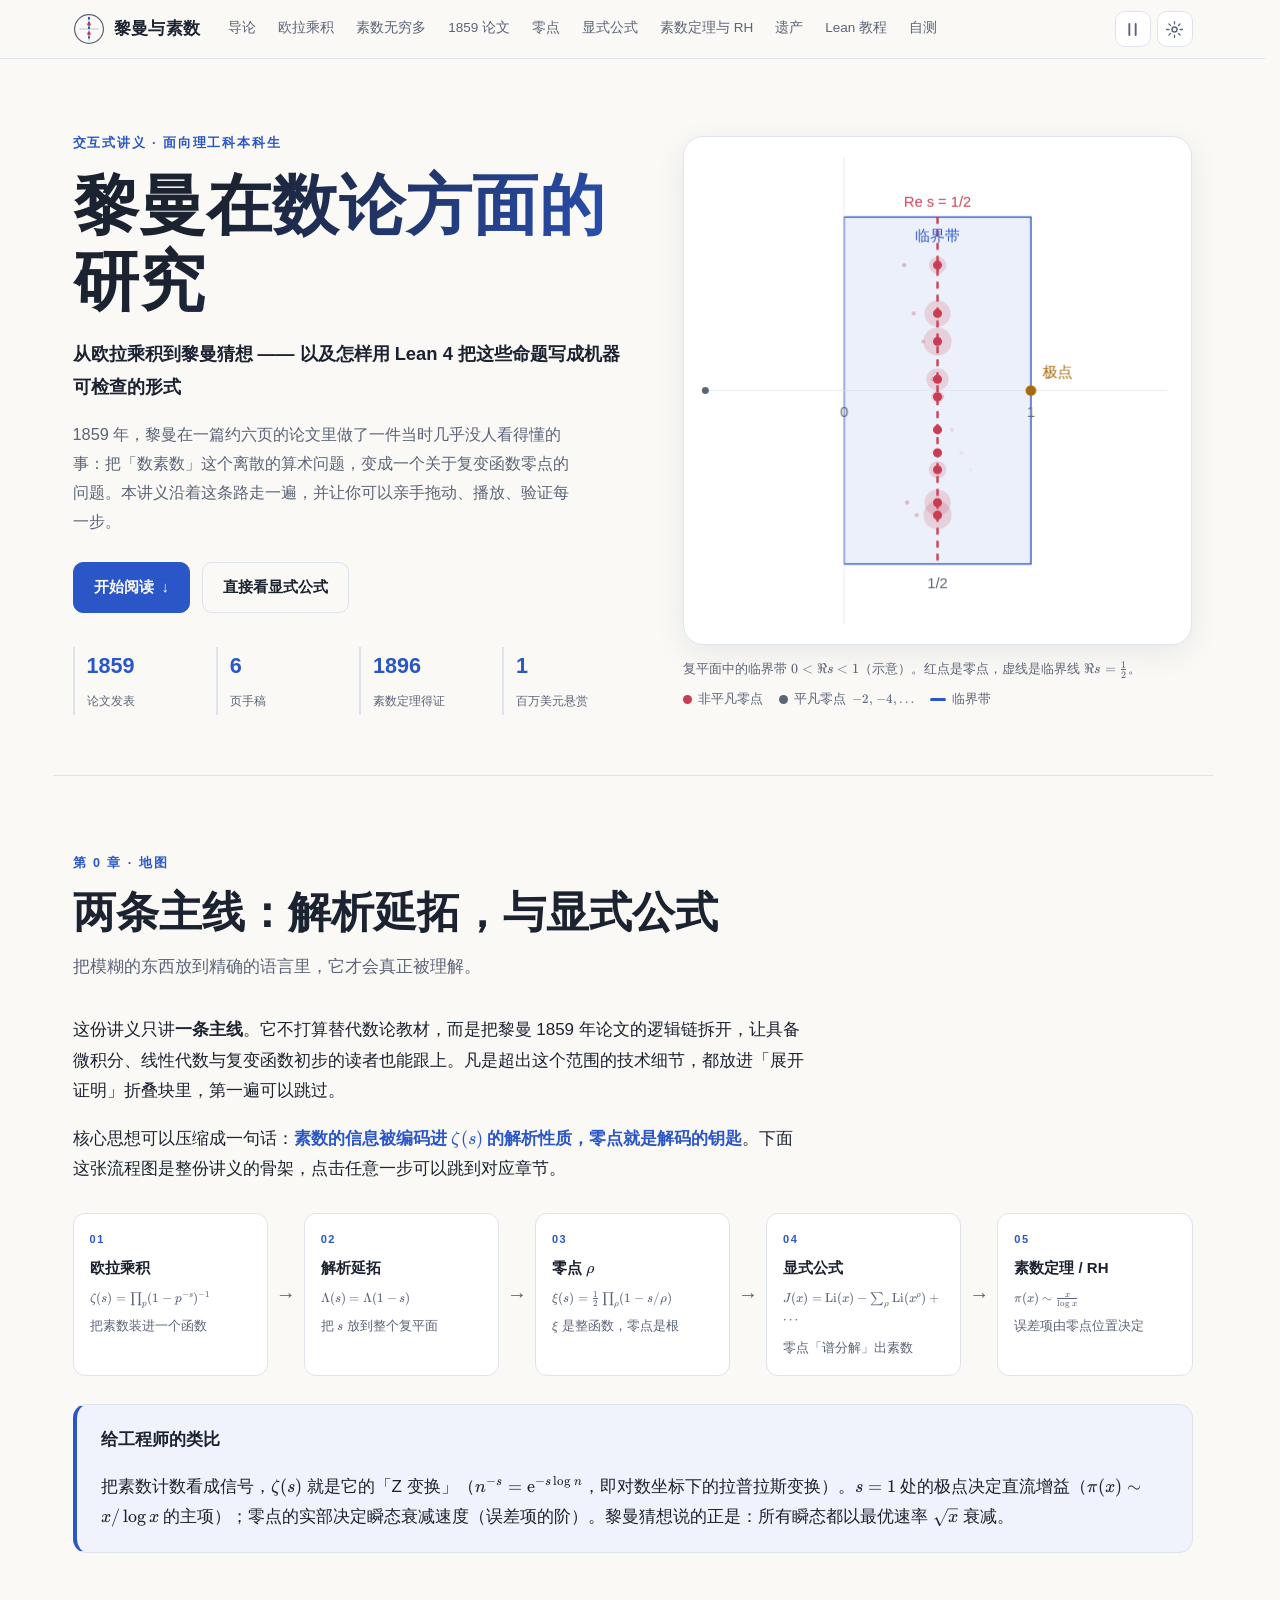
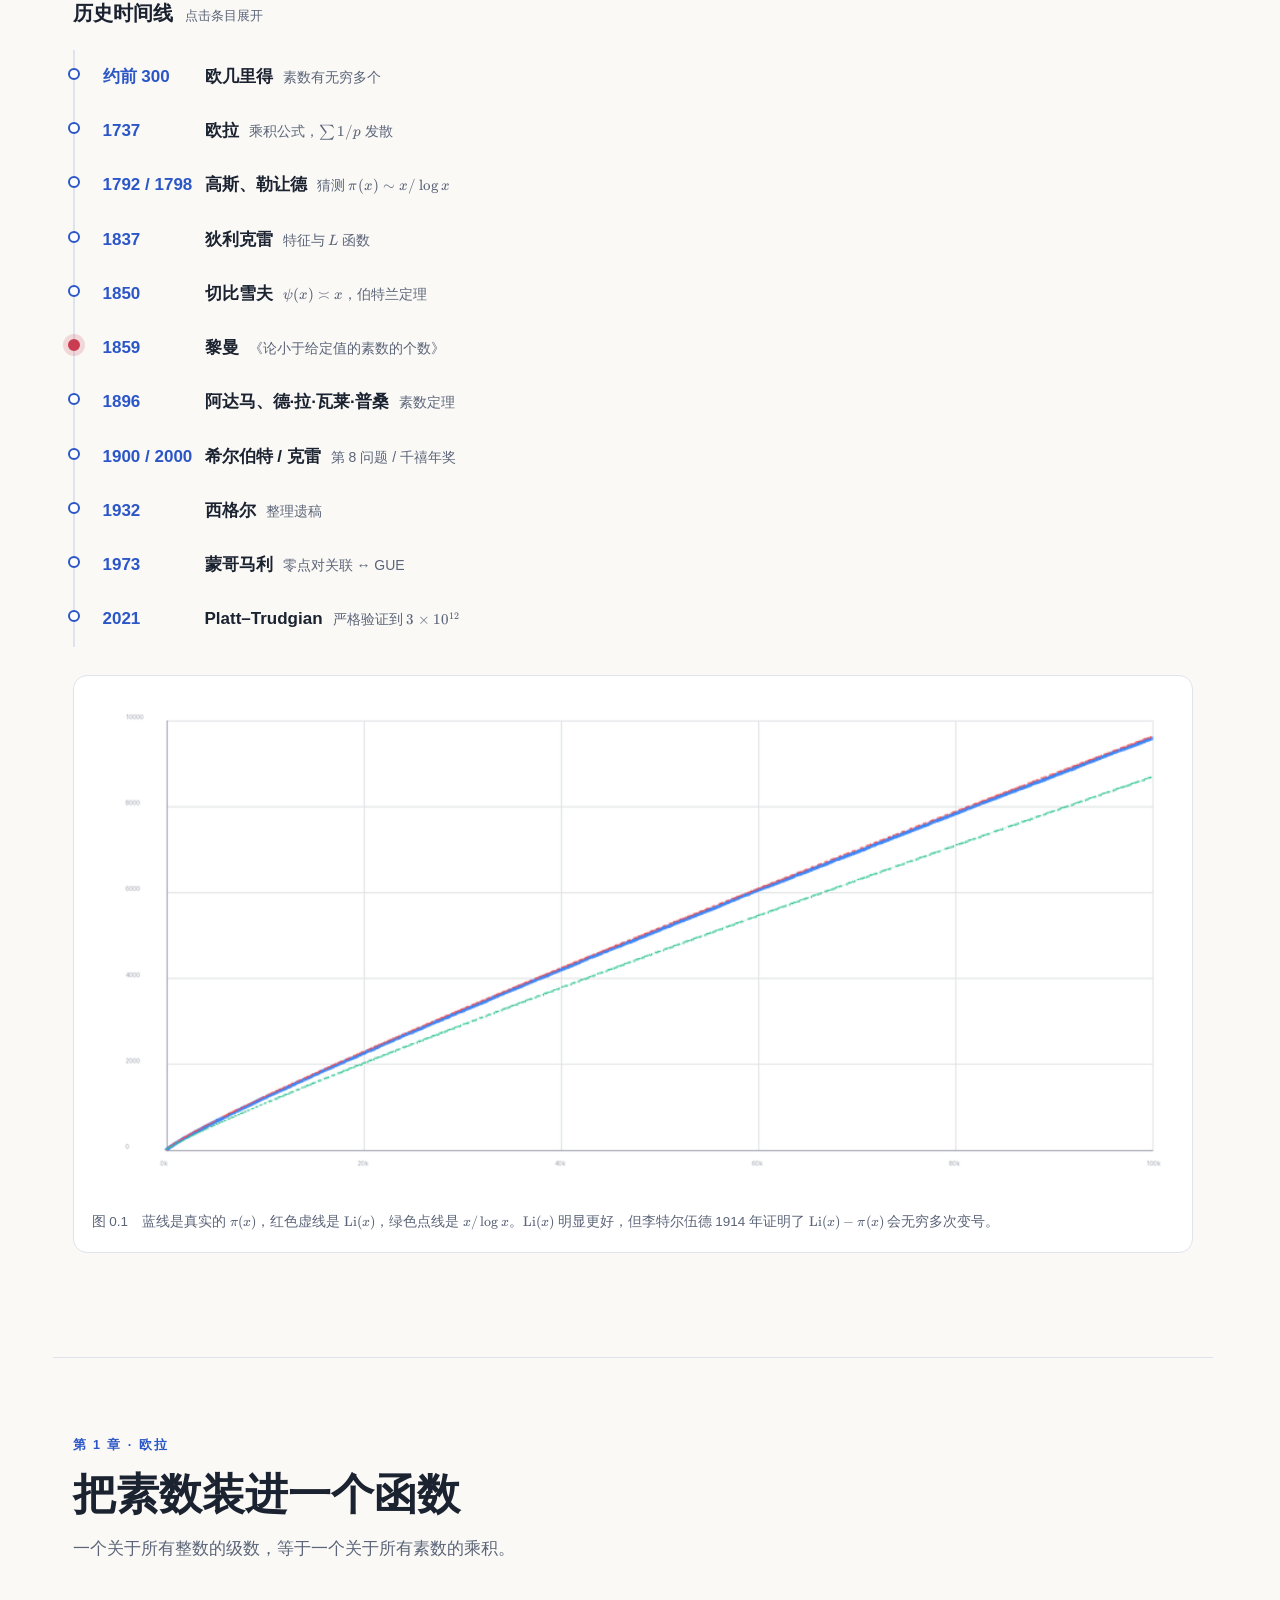
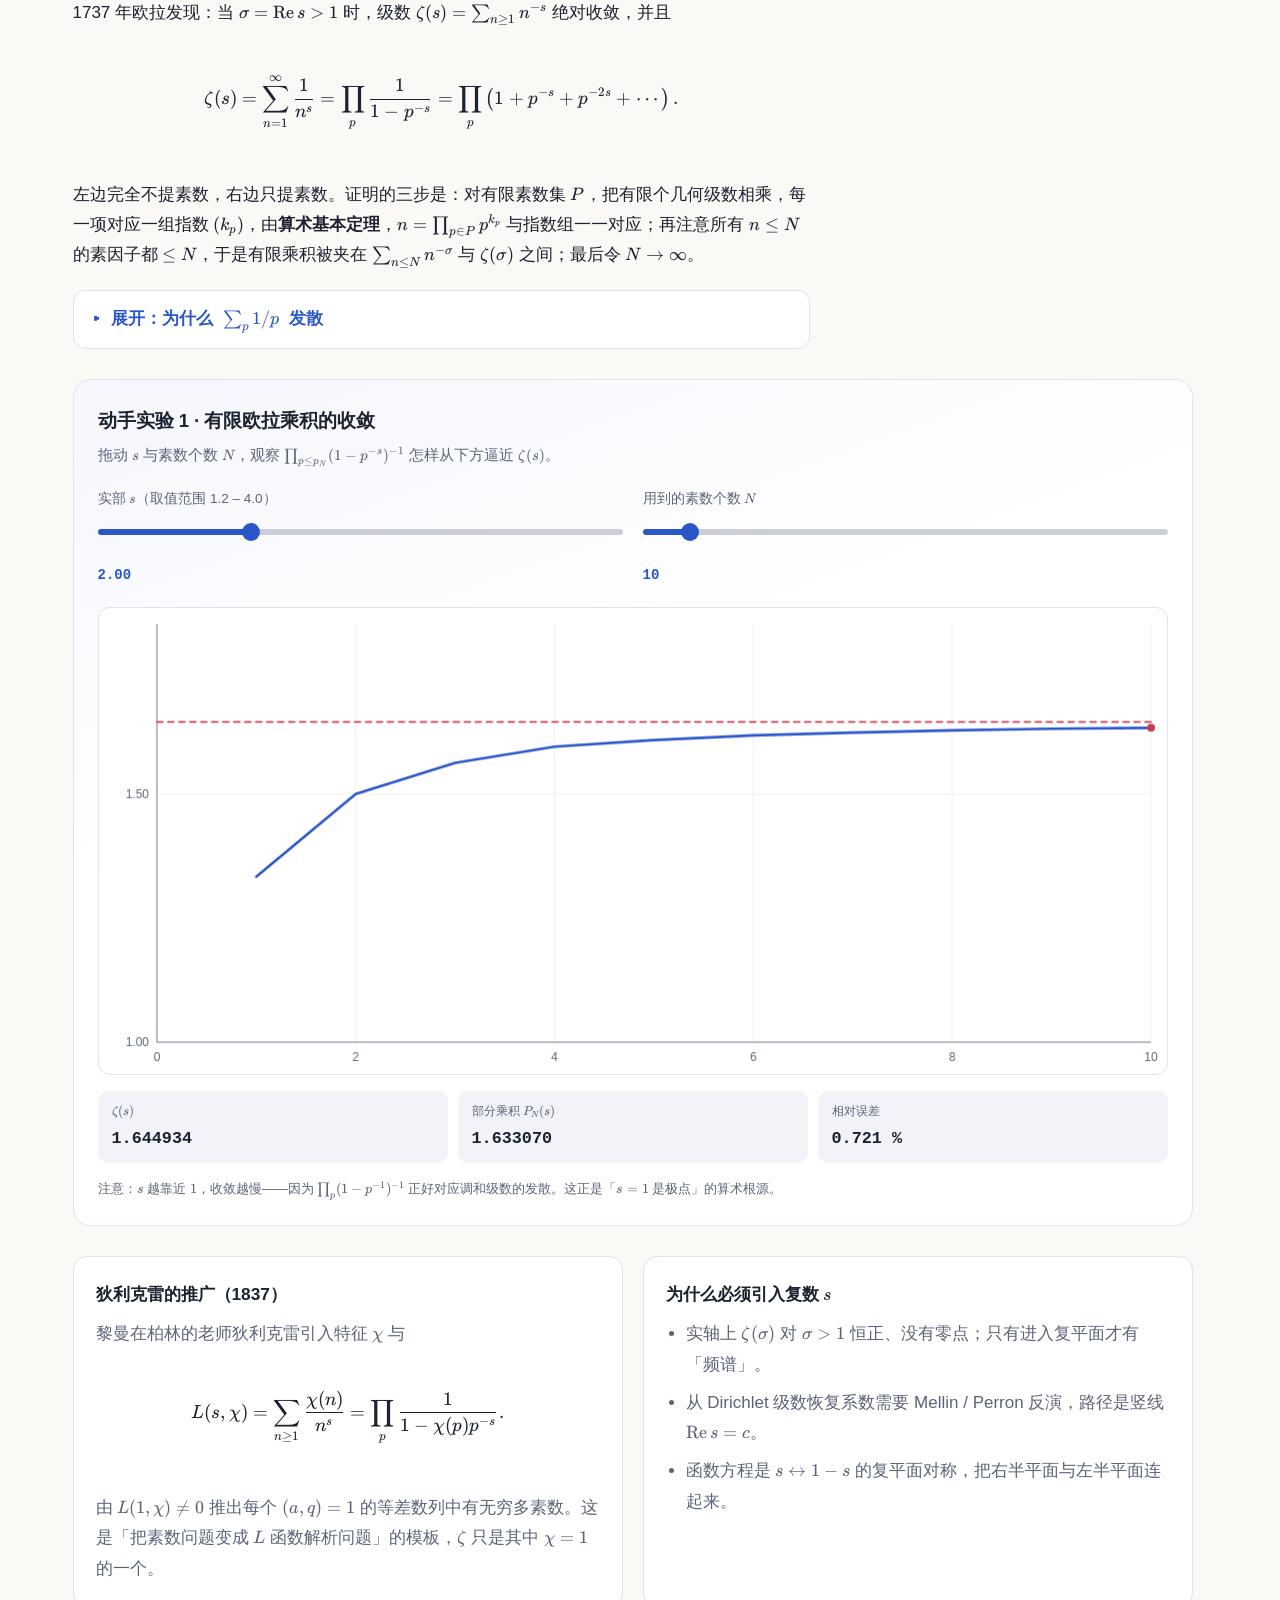
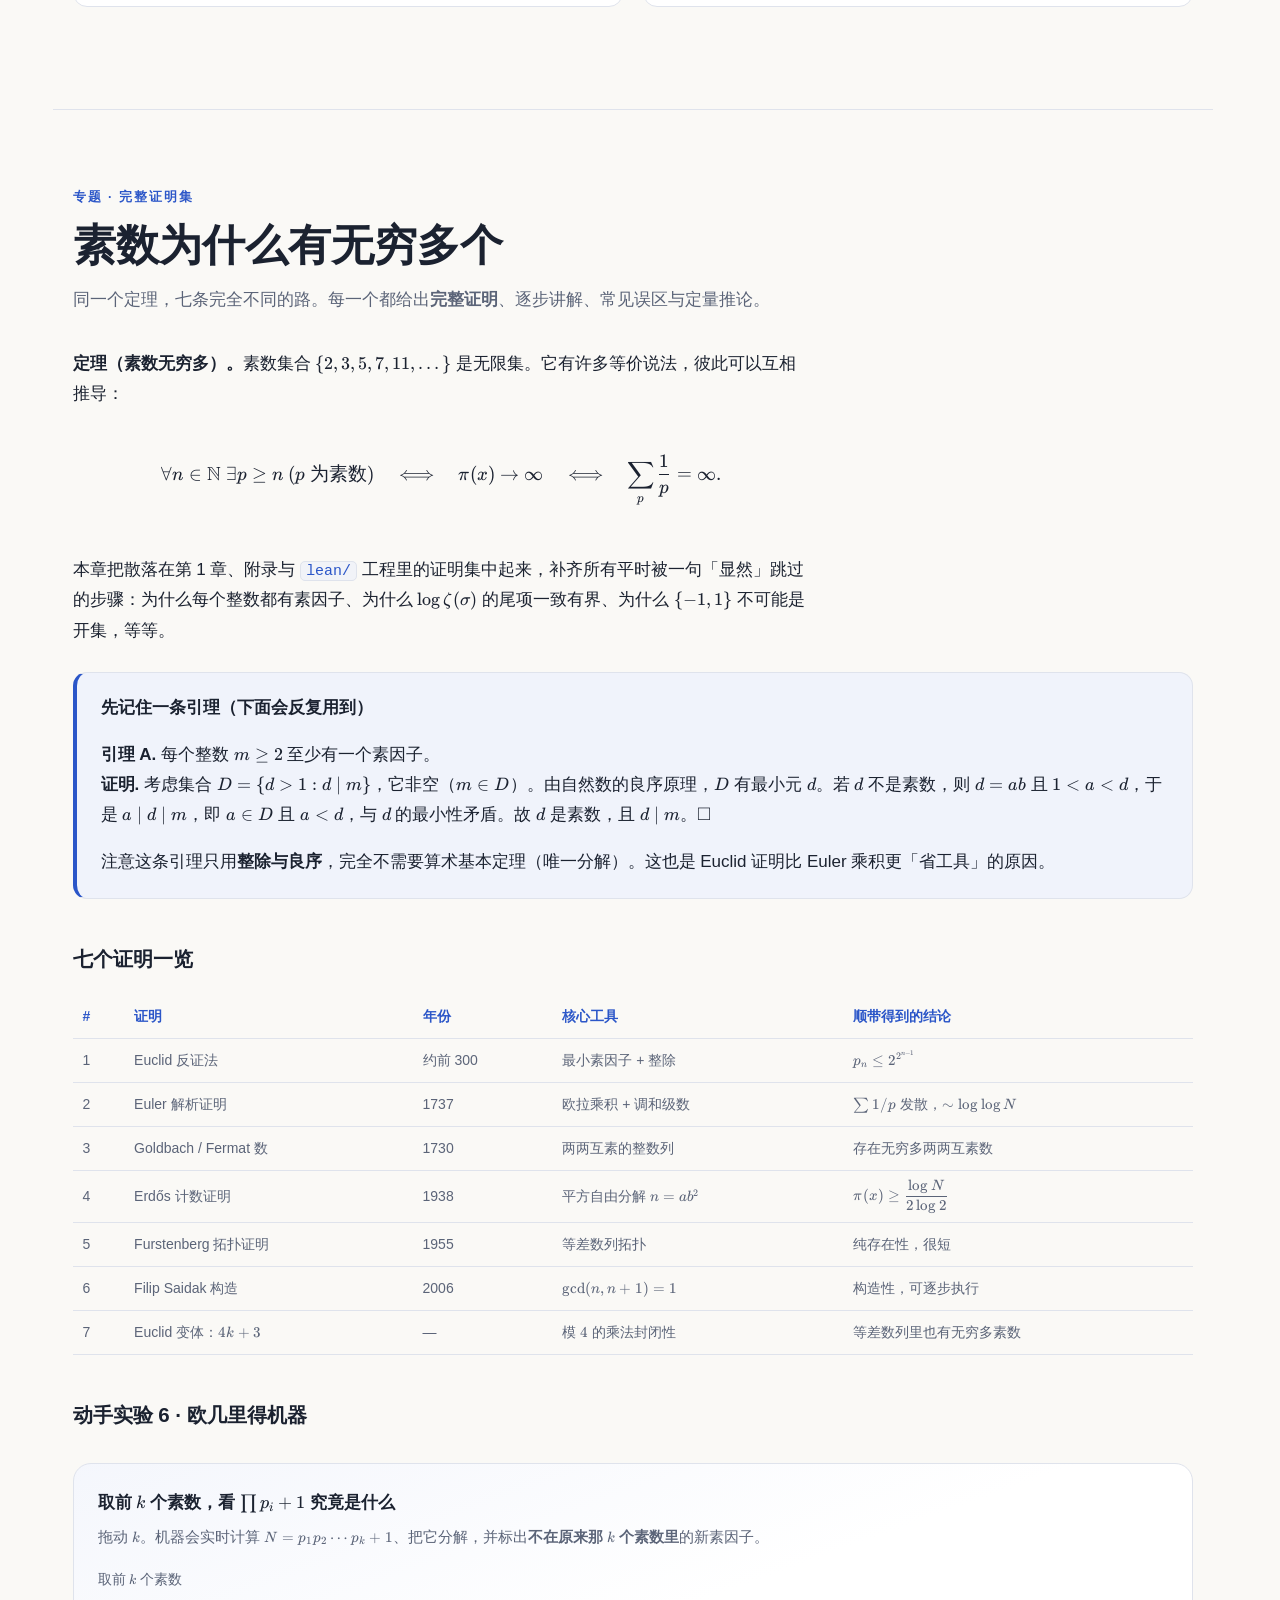
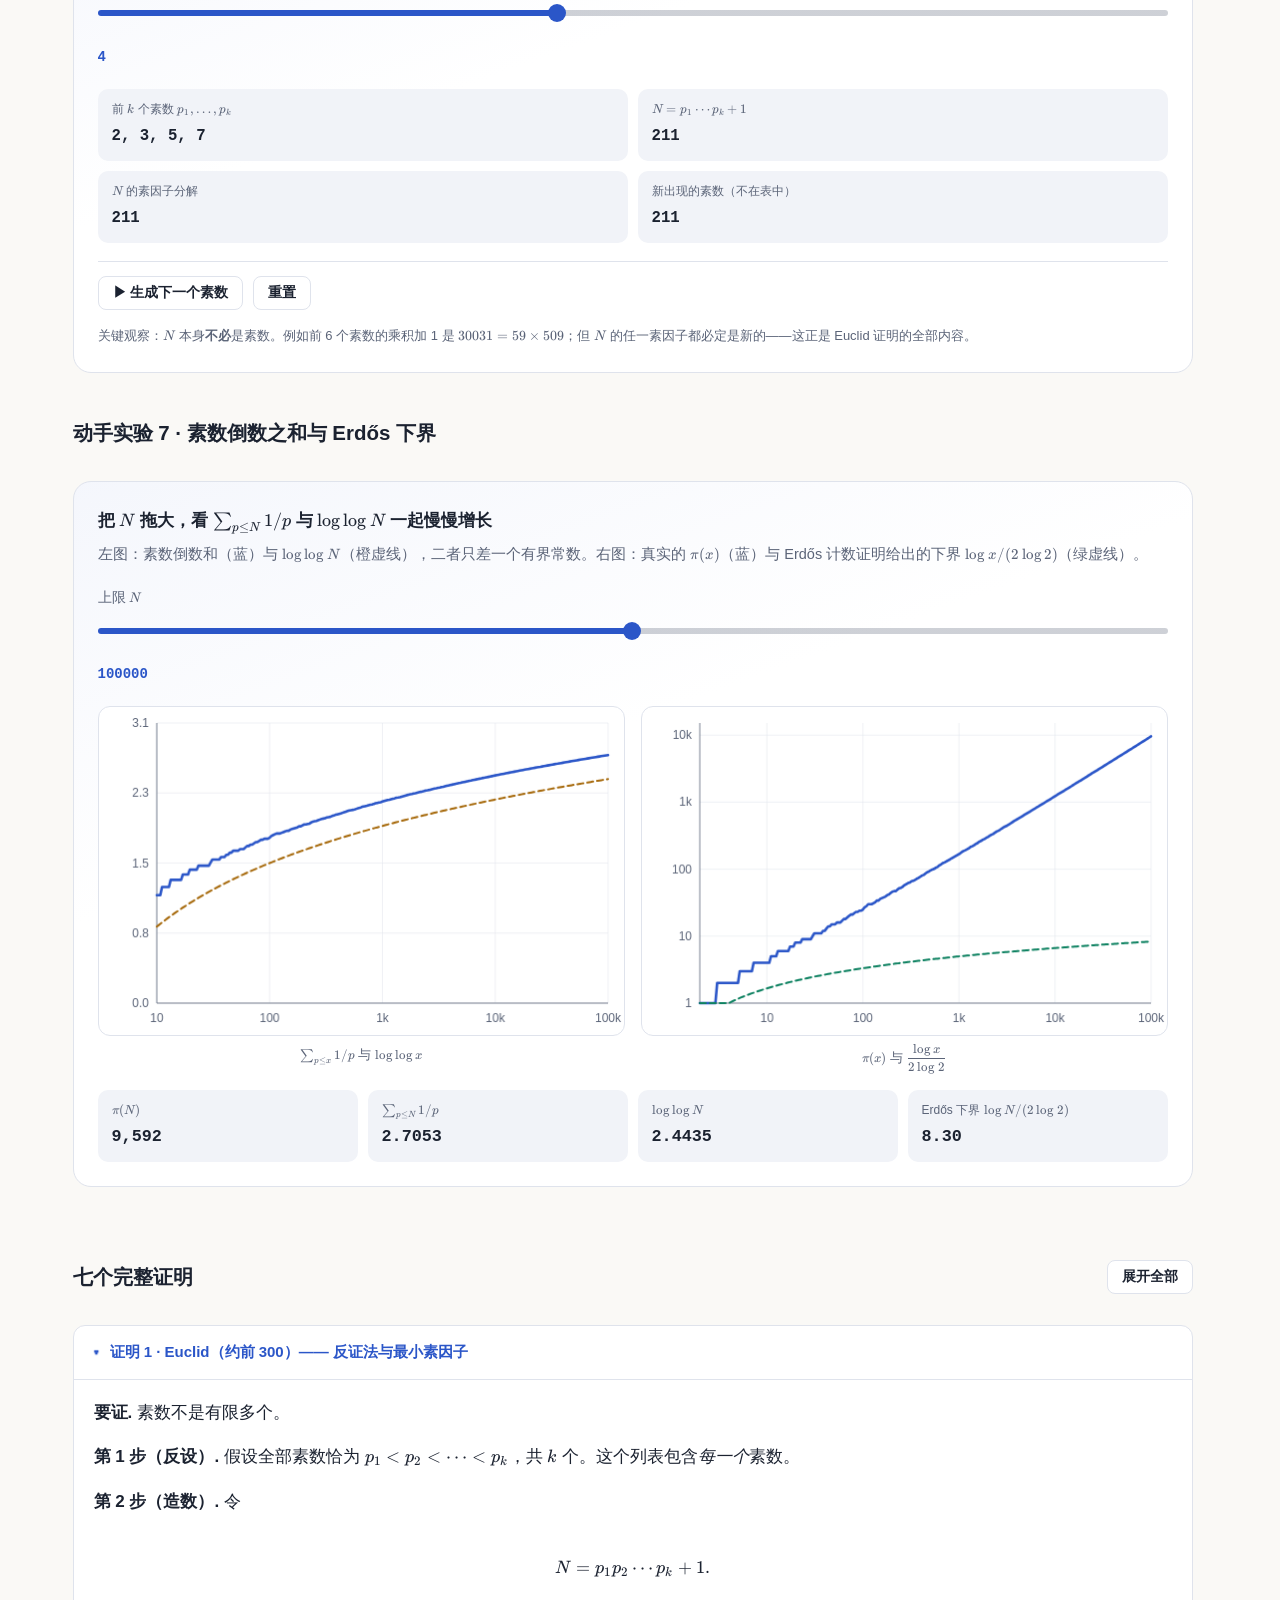
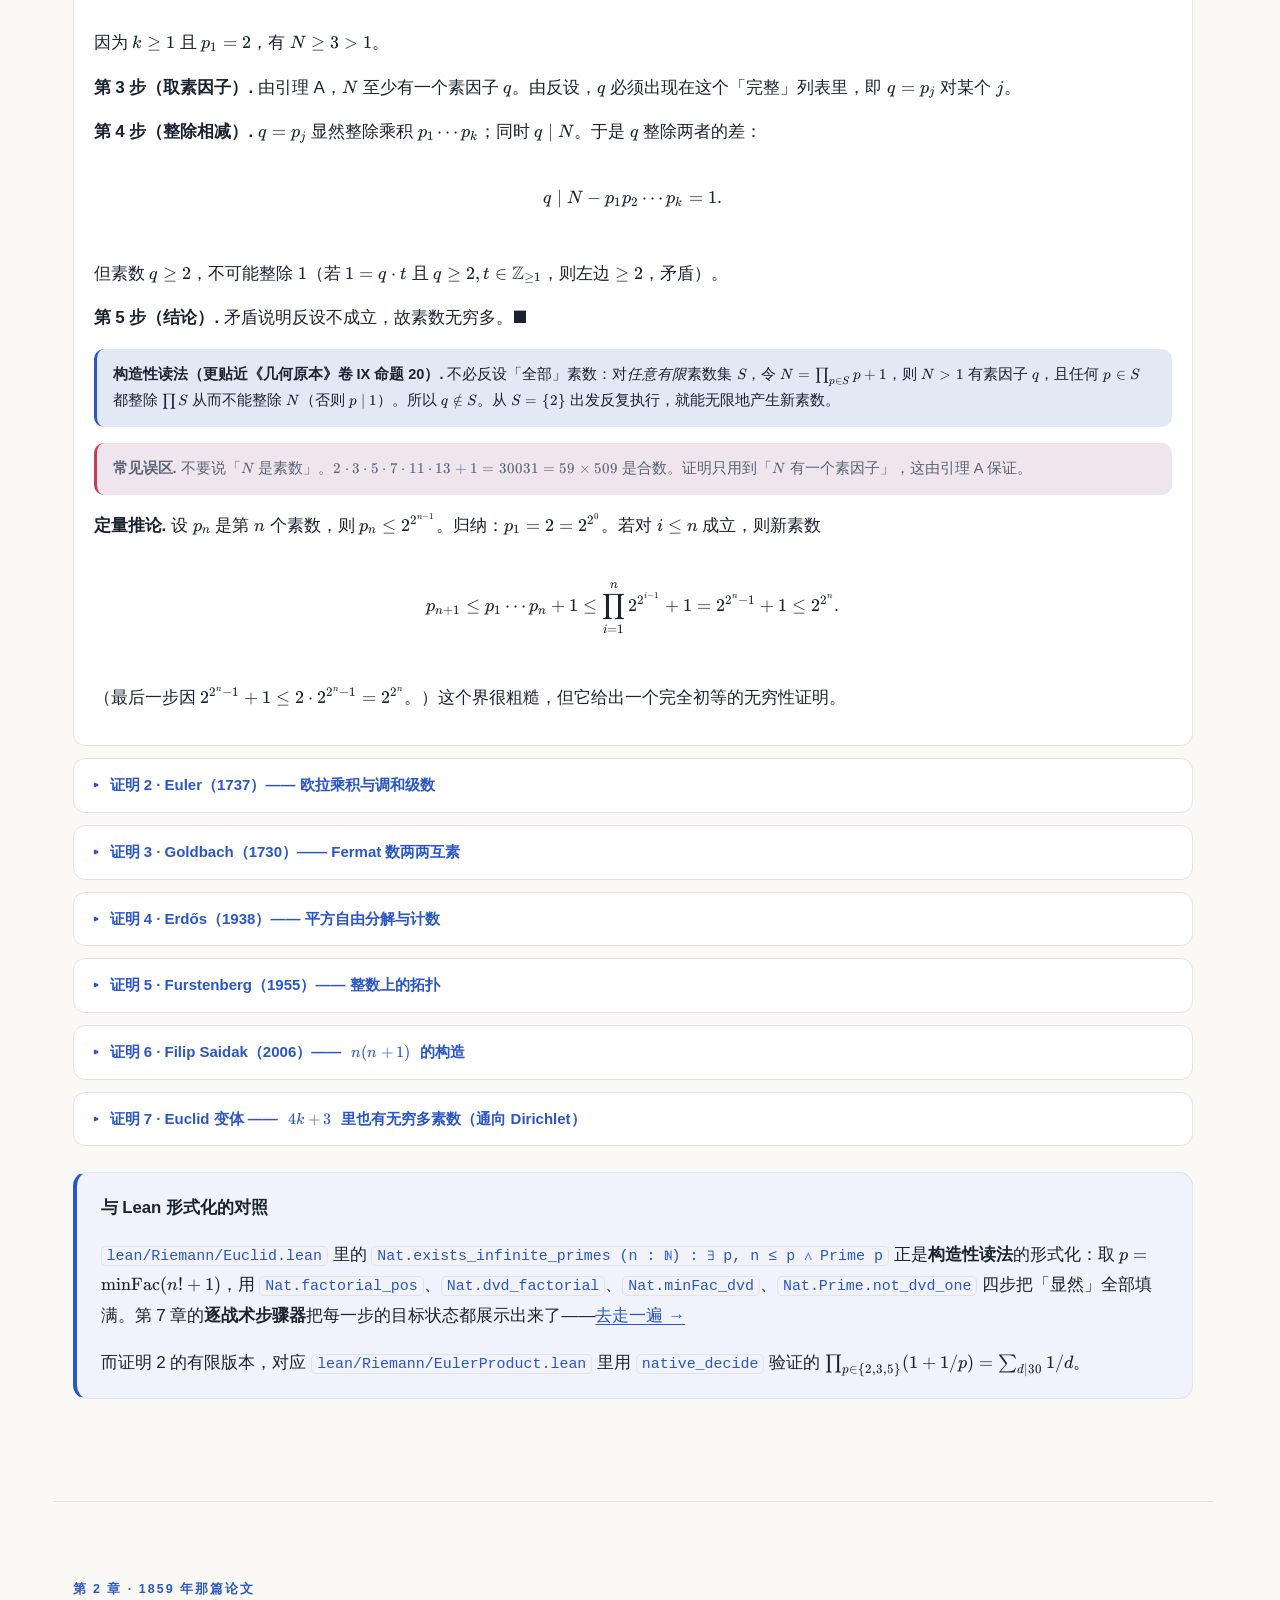
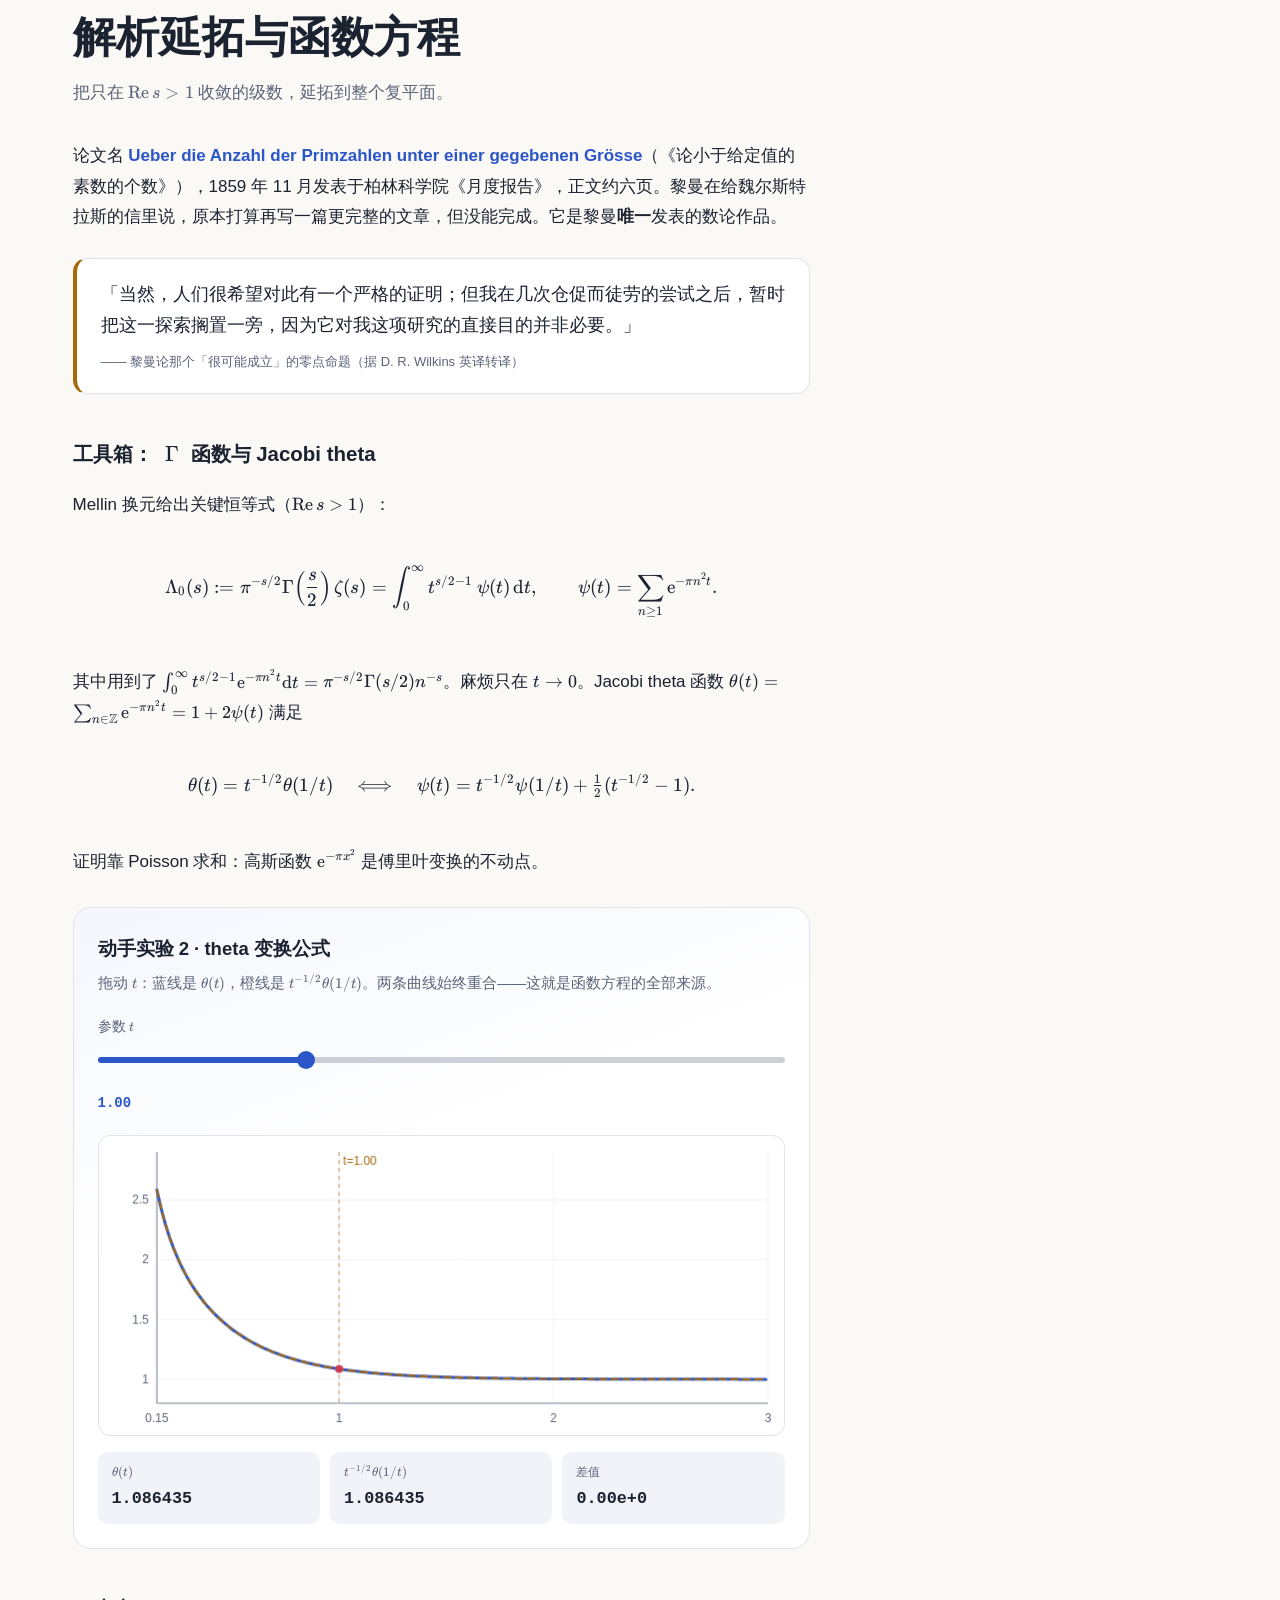
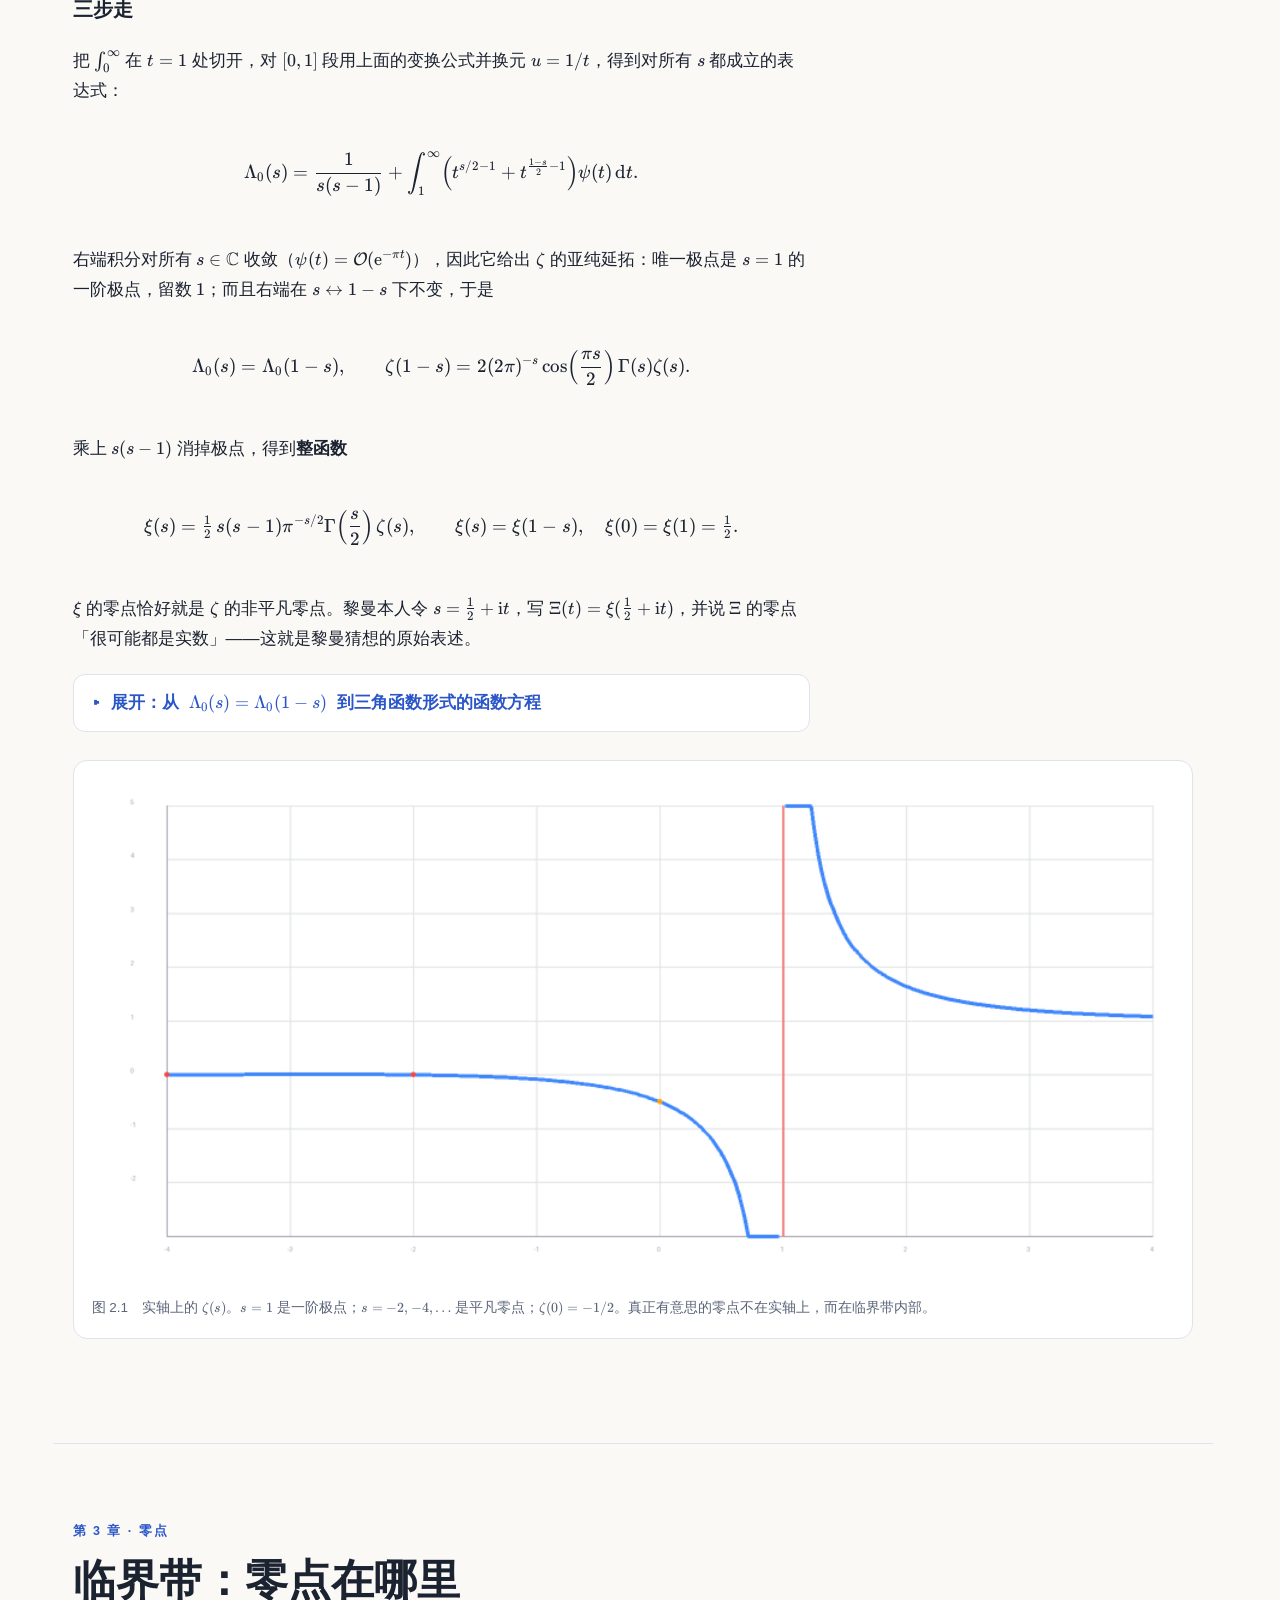
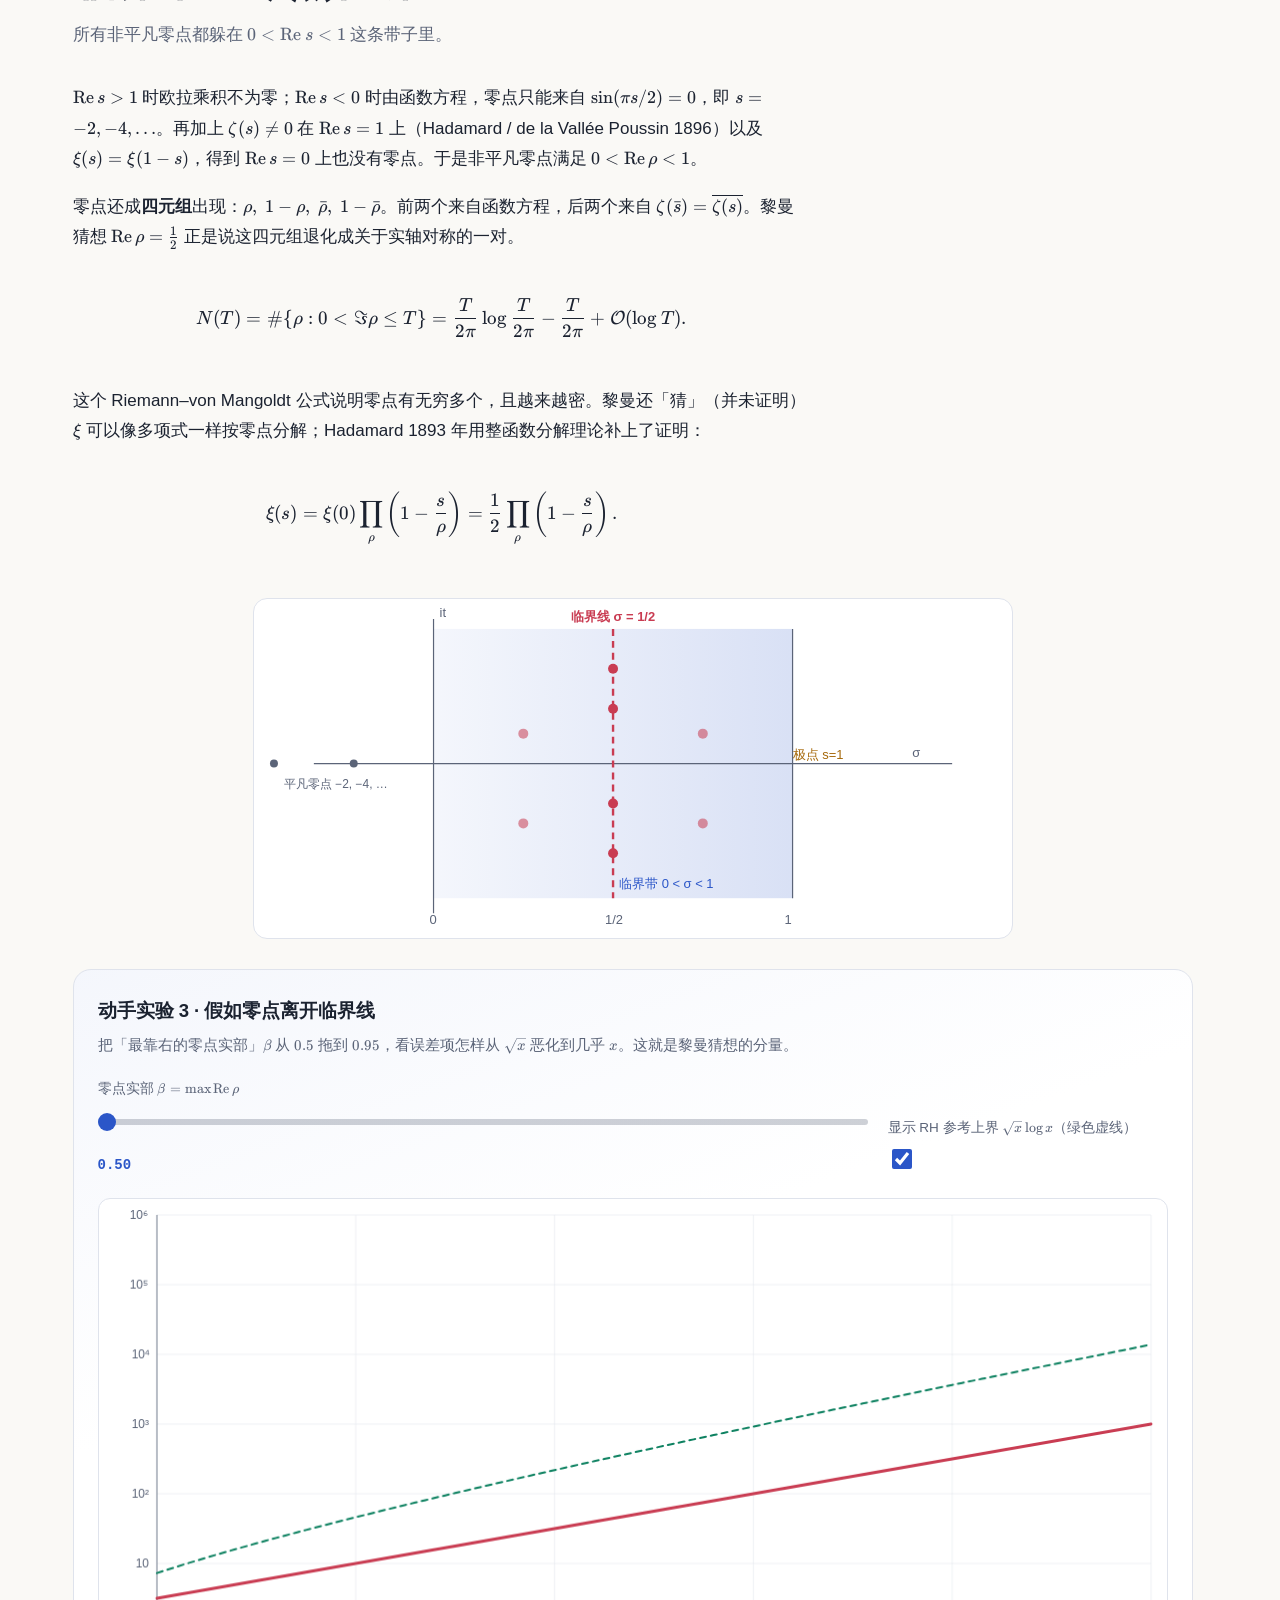
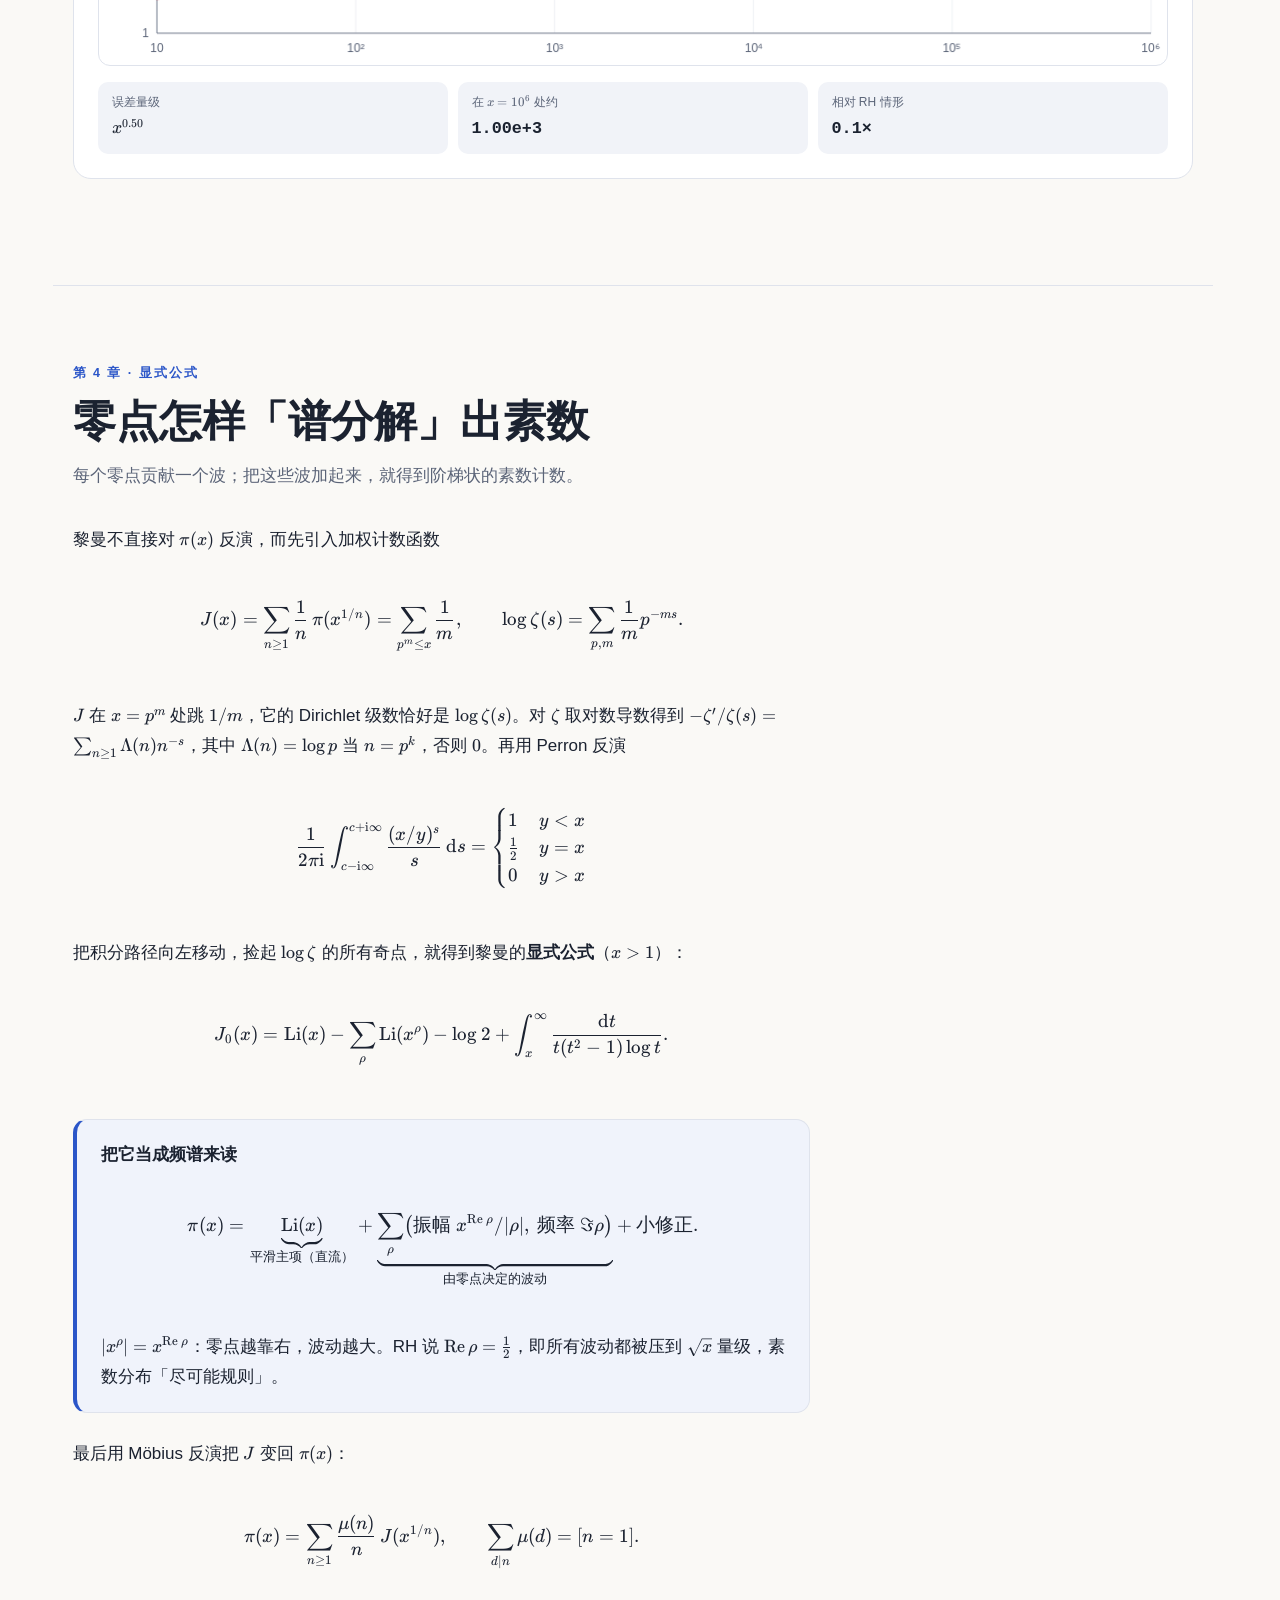
==== commit 6ef5cf02: "docs(web): 素数无穷多的七个完整证明及讲解 - 新章节 #prime-proofs：Euclid、Euler、Goldbach/Fermat 数、Erdos 计数、   Furstenber" ====
--- a/web/index.html
+++ b/web/index.html
@@ -33,6 +33,7 @@
     <nav class="toc" aria-label="章节导航">
       <a href="#intro">导论</a>
       <a href="#euler">欧拉乘积</a>
+      <a href="#prime-proofs">素数无穷多</a>
       <a href="#paper">1859 论文</a>
       <a href="#zeros">零点</a>
       <a href="#explicit">显式公式</a>
@@ -222,6 +223,248 @@
         <li>函数方程是 $s\leftrightarrow1-s$ 的复平面对称，把右半平面与左半平面连起来。</li>
       </ul>
     </div>
+  </div>
+</section>
+
+<!-- ============ 素数无穷多：完整证明集 ============ -->
+<section id="prime-proofs" class="section" tabindex="-1" aria-labelledby="pp-title">
+  <div class="section-head">
+    <p class="kicker">专题 · 完整证明集</p>
+    <h2 id="pp-title">素数为什么有无穷多个</h2>
+    <p class="deck">同一个定理，七条完全不同的路。每一个都给出<strong>完整证明</strong>、逐步讲解、常见误区与定量推论。</p>
+  </div>
+
+  <div class="prose">
+    <p><strong>定理（素数无穷多）。</strong>素数集合 $\{2,3,5,7,11,\dots\}$ 是无限集。它有许多等价说法，彼此可以互相推导：</p>
+    <div class="math display" data-tex="\forall n\in\N\ \exists p\ge n\ (p\ \text{为素数})\quad\Longleftrightarrow\quad \pi(x)\to\infty\quad\Longleftrightarrow\quad \sum_{p}\frac1p=\infty."></div>
+    <p>本章把散落在第 1 章、附录与 <code>lean/</code> 工程里的证明集中起来，补齐所有平时被一句「显然」跳过的步骤：为什么每个整数都有素因子、为什么 $\log\zeta(\sigma)$ 的尾项一致有界、为什么 $\{-1,1\}$ 不可能是开集，等等。</p>
+  </div>
+
+  <div class="callout accent">
+    <h3>先记住一条引理（下面会反复用到）</h3>
+    <p><strong>引理 A.</strong> 每个整数 $m\ge 2$ 至少有一个素因子。<br>
+    <strong>证明.</strong> 考虑集合 $D=\{d>1: d\mid m\}$，它非空（$m\in D$）。由自然数的良序原理，$D$ 有最小元 $d$。若 $d$ 不是素数，则 $d=ab$ 且 $1&lt;a&lt;d$，于是 $a\mid d\mid m$，即 $a\in D$ 且 $a&lt;d$，与 $d$ 的最小性矛盾。故 $d$ 是素数，且 $d\mid m$。$\square$</p>
+    <p>注意这条引理只用<strong>整除与良序</strong>，完全不需要算术基本定理（唯一分解）。这也是 Euclid 证明比 Euler 乘积更「省工具」的原因。</p>
+  </div>
+
+  <h3 class="subhead">七个证明一览</h3>
+  <div class="table-scroll">
+  <table class="nice-table">
+    <thead><tr><th>#</th><th>证明</th><th>年份</th><th>核心工具</th><th>顺带得到的结论</th></tr></thead>
+    <tbody>
+      <tr><td>1</td><td>Euclid 反证法</td><td>约前 300</td><td>最小素因子 + 整除</td><td>$p_n\le 2^{2^{n-1}}$</td></tr>
+      <tr><td>2</td><td>Euler 解析证明</td><td>1737</td><td>欧拉乘积 + 调和级数</td><td>$\sum 1/p$ 发散，$\sim\log\log N$</td></tr>
+      <tr><td>3</td><td>Goldbach / Fermat 数</td><td>1730</td><td>两两互素的整数列</td><td>存在无穷多两两互素数</td></tr>
+      <tr><td>4</td><td>Erdős 计数证明</td><td>1938</td><td>平方自由分解 $n=ab^2$</td><td>$\pit\ge \dfrac{\log N}{2\log 2}$</td></tr>
+      <tr><td>5</td><td>Furstenberg 拓扑证明</td><td>1955</td><td>等差数列拓扑</td><td>纯存在性，很短</td></tr>
+      <tr><td>6</td><td>Filip Saidak 构造</td><td>2006</td><td>$\gcd(n,n+1)=1$</td><td>构造性，可逐步执行</td></tr>
+      <tr><td>7</td><td>Euclid 变体：$4k+3$</td><td>—</td><td>模 $4$ 的乘法封闭性</td><td>等差数列里也有无穷多素数</td></tr>
+    </tbody>
+  </table>
+  </div>
+
+  <h3 class="subhead">动手实验 6 · 欧几里得机器</h3>
+  <div class="lab" aria-labelledby="pp-machine-title">
+    <div class="lab-head">
+      <h4 id="pp-machine-title">取前 $k$ 个素数，看 $\prod p_i+1$ 究竟是什么</h4>
+      <p>拖动 $k$。机器会实时计算 $N=p_1p_2\cdots p_k+1$、把它分解，并标出<strong>不在原来那 $k$ 个素数里</strong>的新素因子。</p>
+    </div>
+    <div class="lab-controls">
+      <div class="control">
+        <label for="pp-k">取前 $k$ 个素数</label>
+        <input type="range" id="pp-k" min="1" max="8" step="1" value="4">
+        <output for="pp-k" id="pp-k-out">4</output>
+      </div>
+    </div>
+    <div class="lab-readout machine-readout" aria-live="polite">
+      <div><span>前 $k$ 个素数 $p_1,\dots,p_k$</span><strong id="pp-list">—</strong></div>
+      <div><span>$N=p_1\cdots p_k+1$</span><strong id="pp-N">—</strong></div>
+      <div><span>$N$ 的素因子分解</span><strong id="pp-factor">—</strong></div>
+      <div><span>新出现的素数（不在表中）</span><strong id="pp-new">—</strong></div>
+    </div>
+    <div class="machine-steps" id="pp-steps" aria-label="逐步构造新素数"></div>
+    <p class="lab-note">关键观察：$N$ 本身<strong>不必</strong>是素数。例如前 6 个素数的乘积加 1 是 $30031=59\times509$；但 $N$ 的任一素因子都必定是新的——这正是 Euclid 证明的全部内容。</p>
+  </div>
+
+  <h3 class="subhead">动手实验 7 · 素数倒数之和与 Erdős 下界</h3>
+  <div class="lab" aria-labelledby="pp-div-title">
+    <div class="lab-head">
+      <h4 id="pp-div-title">把 $N$ 拖大，看 $\sum_{p\le N}1/p$ 与 $\log\log N$ 一起慢慢增长</h4>
+      <p>左图：素数倒数和（蓝）与 $\log\log N$（橙虚线），二者只差一个有界常数。右图：真实的 $\pit$（蓝）与 Erdős 计数证明给出的下界 $\log x/(2\log 2)$（绿虚线）。</p>
+    </div>
+    <div class="lab-controls">
+      <div class="control">
+        <label for="pp-N-range">上限 $N$</label>
+        <input type="range" id="pp-N-range" min="100" max="200000" step="100" value="100000">
+        <output for="pp-N-range" id="pp-N-out">100000</output>
+      </div>
+    </div>
+    <div class="dual-canvas">
+      <figure><canvas id="pp-sum-canvas" role="img" aria-label="素数倒数部分和与 log log N 的对比曲线"></canvas><figcaption>$\sum_{p\le x}1/p$ 与 $\log\log x$</figcaption></figure>
+      <figure><canvas id="pp-pi-canvas" role="img" aria-label="π(x) 与 Erdős 下界的对比曲线"></canvas><figcaption>$\pit$ 与 $\dfrac{\log x}{2\log 2}$</figcaption></figure>
+    </div>
+    <div class="lab-readout" aria-live="polite">
+      <div><span>$\pi(N)$</span><strong id="pp-pi">—</strong></div>
+      <div><span>$\sum_{p\le N}1/p$</span><strong id="pp-sum">—</strong></div>
+      <div><span>$\log\log N$</span><strong id="pp-loglog">—</strong></div>
+      <div><span>Erdős 下界 $\log N/(2\log2)$</span><strong id="pp-bound">—</strong></div>
+    </div>
+  </div>
+
+  <section class="accordion" aria-labelledby="proofs-heading">
+    <h3 id="proofs-heading" class="subhead">七个完整证明
+      <button type="button" id="proof-toggle-all" class="btn small" aria-expanded="false">展开全部</button>
+    </h3>
+
+    <details class="proof" open>
+      <summary>证明 1 · Euclid（约前 300）—— 反证法与最小素因子</summary>
+      <div class="proof-body">
+        <p><strong>要证.</strong> 素数不是有限多个。</p>
+        <p><strong>第 1 步（反设）.</strong> 假设全部素数恰为 $p_1&lt;p_2&lt;\cdots&lt;p_k$，共 $k$ 个。这个列表包含<em>每一个</em>素数。</p>
+        <p><strong>第 2 步（造数）.</strong> 令</p>
+        <div class="math display" data-tex="N=p_1p_2\cdots p_k+1."></div>
+        <p>因为 $k\ge 1$ 且 $p_1=2$，有 $N\ge 3&gt;1$。</p>
+        <p><strong>第 3 步（取素因子）.</strong> 由引理 A，$N$ 至少有一个素因子 $q$。由反设，$q$ 必须出现在这个「完整」列表里，即 $q=p_j$ 对某个 $j$。</p>
+        <p><strong>第 4 步（整除相减）.</strong> $q=p_j$ 显然整除乘积 $p_1\cdots p_k$；同时 $q\mid N$。于是 $q$ 整除两者的差：</p>
+        <div class="math display" data-tex="q\mid N-p_1p_2\cdots p_k=1."></div>
+        <p>但素数 $q\ge 2$，不可能整除 $1$（若 $1=q\cdot t$ 且 $q\ge2,t\in\Z_{\ge1}$，则左边 $\ge2$，矛盾）。</p>
+        <p><strong>第 5 步（结论）.</strong> 矛盾说明反设不成立，故素数无穷多。$\blacksquare$</p>
+        <div class="note-box">
+          <strong>构造性读法（更贴近《几何原本》卷 IX 命题 20）.</strong>
+          不必反设「全部」素数：对<em>任意有限</em>素数集 $S$，令 $N=\prod_{p\in S}p+1$，则 $N&gt;1$ 有素因子 $q$，且任何 $p\in S$ 都整除 $\prod S$ 从而不能整除 $N$（否则 $p\mid1$）。所以 $q\notin S$。从 $S=\{2\}$ 出发反复执行，就能无限地产生新素数。
+        </div>
+        <div class="note-box warn">
+          <strong>常见误区.</strong> 不要说「$N$ 是素数」。$2\cdot3\cdot5\cdot7\cdot11\cdot13+1=30031=59\times509$ 是合数。证明只用到「$N$ 有一个素因子」，这由引理 A 保证。
+        </div>
+        <p><strong>定量推论.</strong> 设 $p_n$ 是第 $n$ 个素数，则 $p_n\le 2^{2^{n-1}}$。归纳：$p_1=2=2^{2^0}$。若对 $i\le n$ 成立，则新素数</p>
+        <div class="math display" data-tex="p_{n+1}\le p_1\cdots p_n+1\le \prod_{i=1}^{n}2^{2^{i-1}}+1=2^{2^n-1}+1\le 2^{2^n}."></div>
+        <p>（最后一步因 $2^{2^n-1}+1\le 2\cdot2^{2^n-1}=2^{2^n}$。）这个界很粗糙，但它给出一个完全初等的无穷性证明。</p>
+      </div>
+    </details>
+
+    <details class="proof">
+      <summary>证明 2 · Euler（1737）—— 欧拉乘积与调和级数</summary>
+      <div class="proof-body">
+        <p><strong>要证.</strong> $\displaystyle\sum_{p}\frac1p=\infty$；这立即蕴含素数无穷多（有限个素数的倒数之和必有限）。</p>
+        <p><strong>第 1 步（欧拉乘积）.</strong> 对 $\sigma&gt;1$，第 1 章已证（有限乘积展开 + 夹逼）：</p>
+        <div class="math display" data-tex="\zeta(\sigma)=\sum_{n\ge1}\frac1{n^\sigma}=\prod_p\frac1{1-p^{-\sigma}}."></div>
+        <p><strong>第 2 步（取对数并展开）.</strong> 用 $-\log(1-x)=\sum_{k\ge1}x^k/k$（$|x|&lt;1$）逐项展开：</p>
+        <div class="math display" data-tex="\log\zeta(\sigma)=\sum_p\sum_{k\ge1}\frac{p^{-k\sigma}}{k}=\underbrace{\sum_p\frac1{p^\sigma}}_{S(\sigma)}+\underbrace{\sum_p\sum_{k\ge2}\frac{1}{k\,p^{k\sigma}}}_{R(\sigma)}."></div>
+        <p><strong>第 3 步（尾项一致有界）.</strong> 对每个 $p\ge2$、$\sigma\ge1$：</p>
+        <div class="math display" data-tex="\sum_{k\ge2}\frac{1}{k\,p^{k\sigma}}\le\sum_{k\ge2}p^{-k}=\frac{p^{-2}}{1-p^{-1}}=\frac1{p(p-1)}\le\frac2{p^2}."></div>
+        <p>故 $R(\sigma)\le 2\sum_{n\ge2}n^{-2}&lt;2\cdot\frac{\pi^2}{6}&lt;4$，对一切 $\sigma\in(1,2]$ <em>一致有界</em>。</p>
+        <p><strong>第 4 步（左边发散）.</strong> 由积分比较 $\sum_{n\ge1}n^{-\sigma}\ge\int_1^\infty x^{-\sigma}\dd x=\frac1{\sigma-1}$，故 $\zeta(\sigma)\to\infty$、$\log\zeta(\sigma)\to\infty$ 当 $\sigma\to1^+$。</p>
+        <p><strong>第 5 步（推出 $S(\sigma)\to\infty$）.</strong> 由第 2、3 步，$S(\sigma)=\log\zeta(\sigma)-R(\sigma)\to\infty$。</p>
+        <p><strong>第 6 步（反证）.</strong> 若 $\sum_p 1/p=S&lt;\infty$，则对每个 $\sigma&gt;1$ 有 $p^{-\sigma}\le p^{-1}$，故 $S(\sigma)=\sum_p p^{-\sigma}\le S$（部分和关于 $\sigma$ 单调，令 $\sigma\downarrow1$ 由单调收敛定理取极限）。这与第 5 步矛盾。$\blacksquare$</p>
+        <div class="note-box">
+          <strong>完全初等的版本（不用 $\zeta$）.</strong>
+          每个 $n\le N$ 的素因子都 $\le N$，故
+          <div class="math display" data-tex="H_N=\sum_{n\le N}\frac1n\ \le\ \sum_{p\mid n\Rightarrow p\le N}\frac1n=\prod_{p\le N}\left(1-\frac1p\right)^{-1}."></div>
+          取对数并用 $-\log(1-x)\le x+2x^2$（$0\le x\le\frac12$，由 $\sum_{k\ge2}x^k/k\le x^2/(1-x)\le2x^2$）：
+          <div class="math display" data-tex="\log H_N\le\sum_{p\le N}\frac1p+2\sum_{p\le N}\frac1{p^2}\le\sum_{p\le N}\frac1p+2\sum_{n\ge2}\frac1{n^2}."></div>
+          又 $H_N\ge\log N$，于是 $\sum_{p\le N}1/p\ge\log\log N-C$，仍趋于无穷。
+        </div>
+        <p><strong>讲解.</strong> 这个证明第一次把「离散的素数」和「连续的级数」绑在一起：$\sum1/p$ 发散得极慢（$\sim\log\log N$），恰好对应 $\pit\sim x/\log x$。它也是第 1 章「欧拉乘积」与 <code>lean/Riemann/EulerProduct.lean</code> 里有限乘积实验的动机。</p>
+      </div>
+    </details>
+
+    <details class="proof">
+      <summary>证明 3 · Goldbach（1730）—— Fermat 数两两互素</summary>
+      <div class="proof-body">
+        <p><strong>定义.</strong> 第 $n$ 个 Fermat 数 $F_n=2^{2^n}+1$（$n\ge0$）：$3,5,17,257,65537,4294967297,\dots$</p>
+        <p><strong>第 1 步（关键恒等式）.</strong> 对 $n\ge1$，</p>
+        <div class="math display" data-tex="F_n-2=2^{2^n}-1=\left(2^{2^{n-1}}-1\right)\left(2^{2^{n-1}}+1\right)=(F_{n-1}-2)\,F_{n-1}."></div>
+        <p>由 $F_0=3=F_1-2$ 出发反复代入，归纳得</p>
+        <div class="math display" data-tex="F_n-2=F_0F_1\cdots F_{n-1}\qquad(n\ge1)."></div>
+        <p>验证：$F_1-2=3=F_0$；$F_2-2=15=3\cdot5=F_0F_1$；$F_3-2=255=3\cdot5\cdot17$。</p>
+        <p><strong>第 2 步（两两互素）.</strong> 设 $m&lt;n$，$d=\gcd(F_m,F_n)$。由第 1 步 $F_m\mid F_0\cdots F_{n-1}=F_n-2$，故 $d\mid F_n-2$；又 $d\mid F_n$，所以 $d\mid2$。但所有 $F_n$ 都是奇数（$2^{2^n}$ 为偶数），故 $d=1$。</p>
+        <p><strong>第 3 步（取素因子）.</strong> 每个 $F_n\ge3$，由引理 A 有素因子 $q_n$。若 $m\ne n$，则 $q_m\mid F_m$、$q_n\mid F_n$ 且 $\gcd(F_m,F_n)=1$，故 $q_m\ne q_n$。于是 $\{q_0,q_1,q_2,\dots\}$ 是无穷多个互不相同的素数。$\blacksquare$</p>
+        <div class="note-box warn">
+          <strong>误区.</strong> 不要假设 $F_n$ 本身是素数。费马猜错了：$F_5=4294967297=641\times6700417$。证明只用到「每个 $F_n$ 有<em>某个</em>素因子」，仍然由引理 A 保证。
+        </div>
+        <p><strong>讲解.</strong> 这个证明把 Euclid 的「一次性造数」升级为「预先造好一整列两两互素的数」，于是素数自动无穷多。它还附带一个强结论：$F_n$ 的任一素因子 $q$ 满足 $q\equiv1\pmod{2^{n+1}}$（因为 $2^{2^n}\equiv-1$，故 $2$ 模 $q$ 的阶恰为 $2^{n+1}$）。</p>
+      </div>
+    </details>
+
+    <details class="proof">
+      <summary>证明 4 · Erdős（1938）—— 平方自由分解与计数</summary>
+      <div class="proof-body">
+        <p><strong>核心想法.</strong> 把每个 $n\le N$ 唯一地写成 $n=a\cdot b^2$，其中 $a$ <em>无平方因子</em>。这样 $a$ 只有 $2^{\pi(N)}$ 种可能，$b\le\sqrt N$，从而逼出 $\pi(N)$ 的下界。</p>
+        <p><strong>第 1 步（分解的存在与唯一）.</strong> 写 $n=\prod p^{e_p}$。令 $a=\prod_{e_p\ \text{奇}}p$（无平方因子），$b=\prod p^{\lfloor e_p/2\rfloor}$。则 $n=ab^2$，且 $a$ 由 $n$ 唯一确定。</p>
+        <p><strong>第 2 步（计数上界）.</strong> $n\le N$ 时 $a$ 的素因子都 $\le N$，而 $\le N$ 的素数只有 $\pi(N)$ 个，故 $a$ 至多有 $2^{\pi(N)}$ 种（每个素数选或不选）；又 $b^2\le n\le N\Rightarrow b\le\sqrt N$，故 $b$ 至多 $\lfloor\sqrt N\rfloor$ 种。因此</p>
+        <div class="math display" data-tex="N=\bigl|\{n:1\le n\le N\}\bigr|\ \le\ 2^{\pi(N)}\sqrt N."></div>
+        <p><strong>第 3 步（解出下界）.</strong> 两边除以 $\sqrt N$ 并取对数：</p>
+        <div class="math display" data-tex="\sqrt N\le 2^{\pi(N)}\quad\Longrightarrow\quad \pi(N)\ge\frac{\log N}{2\log 2}\ \xrightarrow[N\to\infty]{}\ \infty.\ \blacksquare"></div>
+        <div class="note-box">
+          <strong>Erdős 原来的形式：$\sum 1/p$ 发散（不使用欧拉乘积）.</strong>
+          反设 $\sum_p1/p$ 收敛，则存在 $k$ 使尾部 $\sum_{p&gt;p_k}1/p&lt;\tfrac12$。称 $p\le p_k$ 为「小素数」，其余为「大素数」。设 $A(N)=\bigl|\{n\le N:\ n\ \text{只有小素因子}\}\bigr|$。
+          <br>· <em>上界</em>：$n\in A(N)$ 写成 $ab^2$ 时 $a$ 只含小素数，至多 $2^k$ 种，$b\le\sqrt N$，故 $A(N)\le 2^k\sqrt N$。
+          <br>· <em>下界</em>：含大素因子的 $n\le N$ 至多 $\sum_{p&gt;p_k}N/p\le N\sum_{p&gt;p_k}1/p&lt;N/2$，故 $A(N)&gt;N-N/2=N/2$。
+          <br>合并得 $N/2\le2^k\sqrt N$，即 $N\le 2^{2k+2}$，与 $N$ 可任意大矛盾。故 $\sum1/p$ 发散。
+        </div>
+        <p><strong>讲解.</strong> Erdős 的漂亮之处在于：他<em>不</em>用任何分析（没有 $\zeta$、没有对数），只用「平方自由部分」这一组合观察，就同时得到 $\sum1/p=\infty$ 与 $\pit\ge\log N/(2\log2)$。后者虽远弱于素数定理，但完全初等。</p>
+      </div>
+    </details>
+
+    <details class="proof">
+      <summary>证明 5 · Furstenberg（1955）—— 整数上的拓扑</summary>
+      <div class="proof-body">
+        <p><strong>第 1 步（定义一个拓扑）.</strong> 在 $\Z$ 上取所有等差数列</p>
+        <div class="math display" data-tex="S(a,b)=a+b\Z=\{a+bn:n\in\Z\},\qquad b\ge1,"></div>
+        <p>作为<strong>基</strong>。需验证它确实是基：(i) $S(0,1)=\Z$ 覆盖；(ii) 若 $x\in S(a,b)\cap S(c,d)$，则 $S(a,b)=S(x,b)$、$S(c,d)=S(x,d)$，且</p>
+        <div class="math display" data-tex="S(x,b)\cap S(x,d)=S(x,\lcm(b,d)),"></div>
+        <p>因为 $y-x$ 同时被 $b,d$ 整除当且仅当被 $\mathrm{lcm}(b,d)$ 整除。故两个基元素的交仍是基元素的并，拓扑 $\mathcal T$ 合法。</p>
+        <p><strong>第 2 步（每个非空开集都无限）.</strong> 非空开集含某个 $S(a,b)$，而 $S(a,b)$ 无限。</p>
+        <p><strong>第 3 步（$p\Z$ 是闭集）.</strong> 对素数 $p$，</p>
+        <div class="math display" data-tex="\Z\setminus p\Z=\bigcup_{r=1}^{p-1}(r+p\Z),"></div>
+        <p>右边是 $p-1$ 个基开集之并，故为开集；于是 $p\Z$ 是闭集。</p>
+        <p><strong>第 4 步（一个集合等式）.</strong> 每个整数除 $\pm1$ 外都有素因子（引理 A 用于 $|m|\ge2$），所以</p>
+        <div class="math display" data-tex="\Z\setminus\{-1,1\}=\bigcup_{p\ \text{素数}} p\Z."></div>
+        <p><strong>第 5 步（反证）.</strong> 若素数只有有限个，右边是<strong>有限个闭集之并</strong>，故闭；其补集 $\{-1,1\}$ 就是开集。但 $\{-1,1\}$ 非空且有限，与第 2 步矛盾。故素数无穷多。$\blacksquare$</p>
+        <div class="note-box">
+          <strong>讲解.</strong> 这个证明看上去「把算术问题变魔术」，其实只用了两个事实：等差数列对交封闭、以及引理 A。它<em>不</em>需要唯一分解，也不需要任何级数。更妙的是，把同样论证搬到 $\Z[i]$、$\F_q[x]$ 等环上，立刻给出「不可约元无穷多」的一般结论。
+        </div>
+      </div>
+    </details>
+
+    <details class="proof">
+      <summary>证明 6 · Filip Saidak（2006）—— $n(n+1)$ 的构造</summary>
+      <div class="proof-body">
+        <p><strong>第 1 步（相邻整数互素）.</strong> 对任意 $m&gt;1$，$\gcd(m,m+1)=1$：若 $d\mid m$ 且 $d\mid m+1$，则 $d\mid1$。</p>
+        <p><strong>第 2 步（每次至少多一个素因子）.</strong> 设 $m$ 有 $t\ge1$ 个<strong>互不相同</strong>的素因子。令</p>
+        <div class="math display" data-tex="M=m(m+1),\qquad \gcd(m,m+1)=1."></div>
+        <p>由引理 A，$m+1\ge2$ 有素因子 $q$；因 $\gcd(m,m+1)=1$，$q$ 不整除 $m$，故 $q$ 是新的。于是 $M$ 至少有 $t+1$ 个不同素因子。</p>
+        <p><strong>第 3 步（迭代）.</strong> 取 $m_1=2\cdot3=6$（已有 $2,3$ 两个素因子），递归定义 $m_{j+1}=m_j(m_j+1)$。由第 2 步归纳可知 $m_j$ 至少有 $j+1$ 个不同素因子。</p>
+        <p><strong>第 4 步（结论）.</strong> 对任意 $j$ 都存在含 $\ge j+1$ 个不同素因子的整数，故素数无穷多。$\blacksquare$</p>
+        <p>具体走几步（可与上面的「欧几里得机器」对照）：</p>
+        <div class="math display" data-tex="6\to 6\cdot7=42\to 42\cdot43=1806\to 1806\cdot1807,\quad 1807=13\cdot139."></div>
+        <p><strong>讲解.</strong> 这其实是 Euclid「乘起来加一」的近亲：$m(m+1)=m^2+m$，而 Euclid 用 $\prod p+1$；两者都靠「相邻整数互素」制造新素因子。Saidak 的版本完全构造、不反证、不用良序以外的工具，2006 年发表时因极短而广为流传。</p>
+      </div>
+    </details>
+
+    <details class="proof">
+      <summary>证明 7 · Euclid 变体 —— $4k+3$ 里也有无穷多素数（通向 Dirichlet）</summary>
+      <div class="proof-body">
+        <p><strong>要证.</strong> 形如 $4k+3$ 的素数有无穷多个。</p>
+        <p><strong>第 1 步（一个模 $4$ 的引理）.</strong> 若奇数 $M\equiv3\pmod4$，则 $M$ 至少有一个素因子 $q\equiv3\pmod4$。<br>
+        <em>证明：</em>$M$ 是奇数，故 $2\nmid M$，$M$ 的素因子全为奇数，每个 $\equiv1$ 或 $3\pmod4$。若所有素因子都 $\equiv1\pmod4$，则它们的乘积（连重数）也 $\equiv1\pmod4$（因为 $1\cdot1\equiv1$），与 $M\equiv3$ 矛盾。故必有 $\equiv3$ 的素因子。</p>
+        <p><strong>第 2 步（反设与造数）.</strong> 设 $\equiv3\pmod4$ 的素数只有 $q_1,\dots,q_k$。令</p>
+        <div class="math display" data-tex="N=4q_1q_2\cdots q_k-1=4(q_1\cdots q_k-1)+3\ \equiv\ 3\pmod 4,"></div>
+        <p>且 $N\ge4\cdot3-1=11&gt;1$（$q_1=3$）。注意 $N$ 是奇数。</p>
+        <p><strong>第 3 步（找新素数）.</strong> 由第 1 步，$N$ 有素因子 $q\equiv3\pmod4$。但每个 $q_i$ 都整除 $4q_1\cdots q_k$，而 $N=4q_1\cdots q_k-1$，故 $q_i\nmid N$（否则 $q_i\mid1$）。所以 $q\notin\{q_1,\dots,q_k\}$，与「列全了」矛盾。$\blacksquare$</p>
+        <div class="note-box">
+          <strong>为什么 $4k+1$ 不能照抄？</strong>
+          因为 $4\cdot Q+1$ 的素因子可以两个都 $\equiv3\pmod4$（而 $3\cdot3\equiv1$），所以同样的论证失败。$4k+1$ 的情形要用 $N=(2Q)^2+1$：$x^2+1$ 的奇素因子必 $\equiv1\pmod4$（因 $-1$ 是模 $q$ 的二次剩余）。这是二次互反律的初等应用。
+        </div>
+        <p><strong>讲解.</strong> 这个 Euclid 式论证把无穷性推进到<strong>等差数列</strong>。一般情形是 Dirichlet 1837 年的定理：$(a,q)=1$ 时 $a,a+q,a+2q,\dots$ 中有无穷多素数；他的证明引入了特征 $\chi$ 与 $L(s,\chi)$（见第 1 章），并用 $L(1,\chi)\ne0$ 收尾——那已经需要解析工具，超出本讲义范围。</p>
+      </div>
+    </details>
+  </section>
+
+  <div class="callout accent">
+    <h3>与 Lean 形式化的对照</h3>
+    <p><code>lean/Riemann/Euclid.lean</code> 里的 <code>Nat.exists_infinite_primes (n : ℕ) : ∃ p, n ≤ p ∧ Prime p</code> 正是<strong>构造性读法</strong>的形式化：取 $p=\operatorname{minFac}(n!+1)$，用 <code>Nat.factorial_pos</code>、<code>Nat.dvd_factorial</code>、<code>Nat.minFac_dvd</code>、<code>Nat.Prime.not_dvd_one</code> 四步把「显然」全部填满。第 7 章的<strong>逐战术步骤器</strong>把每一步的目标状态都展示出来了——<a href="#lean">去走一遍 →</a></p>
+    <p>而证明 2 的有限版本，对应 <code>lean/Riemann/EulerProduct.lean</code> 里用 <code>native_decide</code> 验证的 $\prod_{p\in\{2,3,5\}}(1+1/p)=\sum_{d\mid30}1/d$。</p>
   </div>
 </section>
 
--- a/web/styles.css
+++ b/web/styles.css
@@ -498,6 +498,46 @@
 dialog:modal { overscroll-behavior: contain; }
 dialog::backdrop { overflow: hidden; overscroll-behavior: contain; }
 
+
+/* ---------- 素数无穷多：专题 ---------- */
+.table-scroll { overflow-x: auto; margin: 18px 0 26px; }
+.table-scroll .nice-table { min-inline-size: 680px; }
+.lab-head h4 { margin: 0 0 6px; font-size: 1.06rem; font-weight: 700; }
+.machine-readout { grid-template-columns: repeat(2, minmax(0, 1fr)); }
+.machine-readout strong { font-size: .98rem; word-break: break-word; }
+.machine-steps { margin-block-start: 18px; border-block-start: 1px solid var(--border); padding-block-start: 14px; }
+.machine-steps ol { margin: 10px 0 0; padding-inline-start: 22px; color: var(--muted); font-size: 13.5px; }
+.machine-steps li { margin-block-end: 7px; }
+.machine-steps b { color: var(--text); }
+.machine-steps .fresh { color: var(--warm); font-weight: 700; }
+.dual-canvas { display: grid; grid-template-columns: repeat(2, minmax(0, 1fr)); gap: 16px; }
+.dual-canvas figure { margin: 0; }
+.dual-canvas canvas {
+  display: block; inline-size: 100%; block-size: auto; aspect-ratio: 16 / 10;
+  background: var(--surface); border: 1px solid var(--border); border-radius: 12px;
+}
+.dual-canvas figcaption { margin-block-start: 8px; font-size: 12.5px; color: var(--muted); text-align: center; }
+.note-box {
+  margin: 16px 0; padding: 13px 16px; border-radius: 10px;
+  background: color-mix(in srgb, var(--accent) 7%, var(--surface-2));
+  border-inline-start: 3px solid var(--accent); font-size: 14.5px;
+}
+.note-box.warn {
+  background: color-mix(in srgb, var(--warm) 7%, var(--surface-2));
+  border-inline-start-color: var(--warm);
+}
+.note-box p { margin: 8px 0; }
+.note-box .math.display { margin: 10px 0; }
+.accordion { display: grid; gap: 12px; }
+.accordion > .subhead { display: flex; align-items: center; justify-content: space-between; gap: 14px; flex-wrap: wrap; }
+.accordion > details.proof { margin: 0; }
+.accordion > details.proof > summary { font-size: 15px; }
+.proof-body .math.display { font-size: .96em; }
+@media (max-width: 760px) {
+  .dual-canvas { grid-template-columns: 1fr; }
+  .machine-readout { grid-template-columns: 1fr; }
+}
+
 /* ---------- footer ---------- */
 .site-footer {
   border-block-start: 1px solid var(--border); padding: 34px 20px; text-align: center;
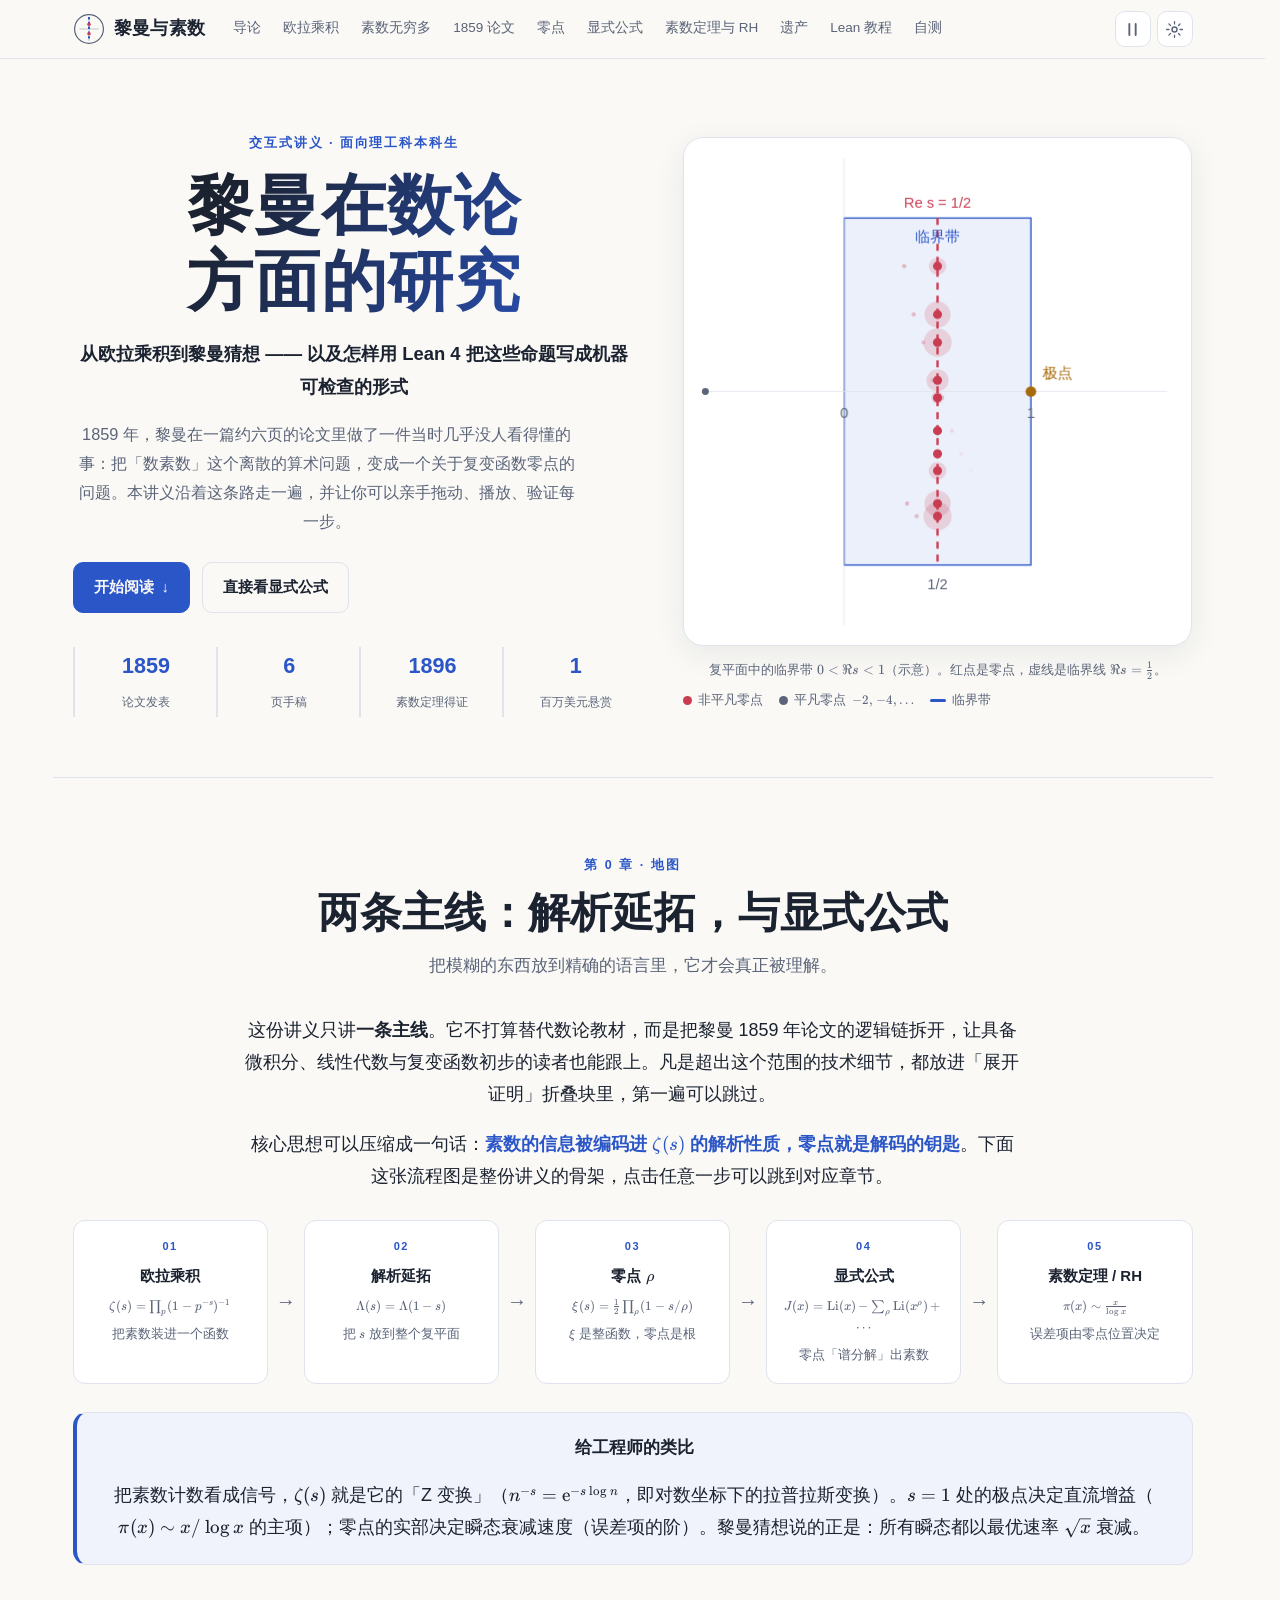
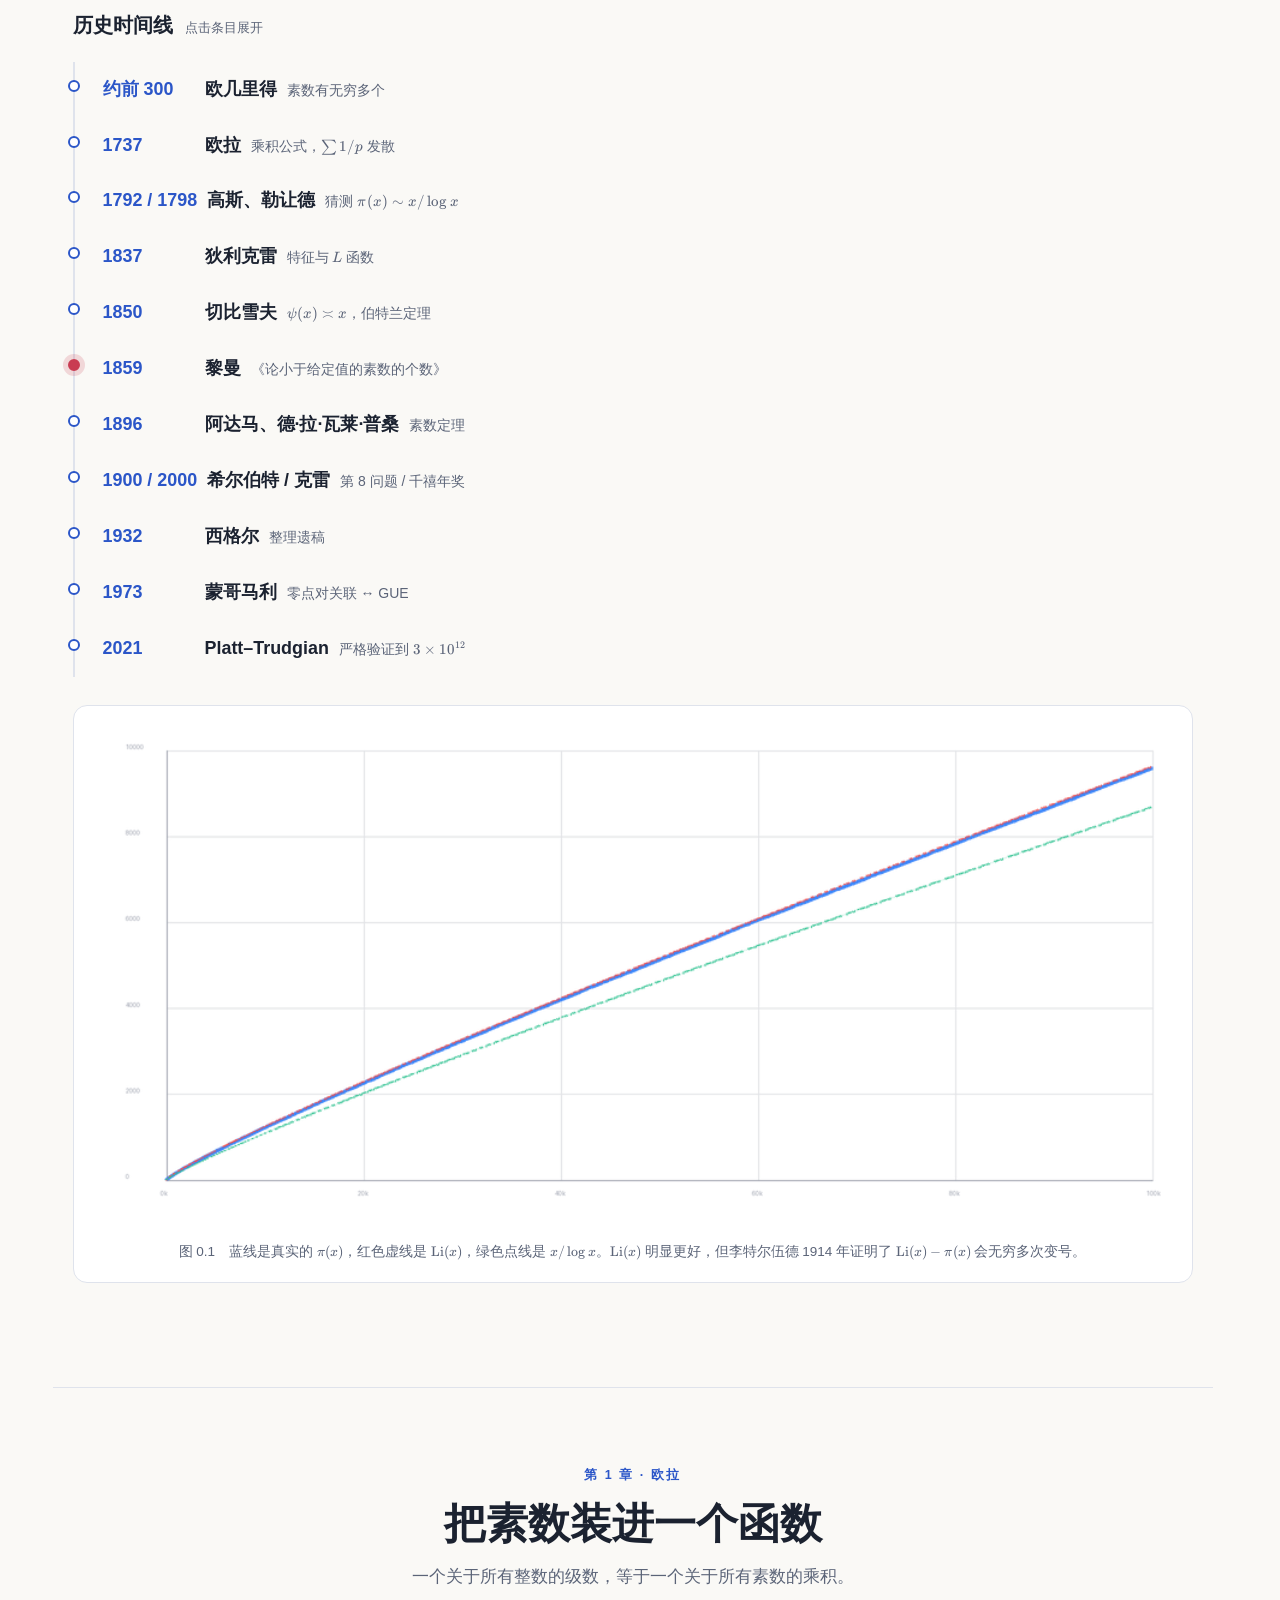
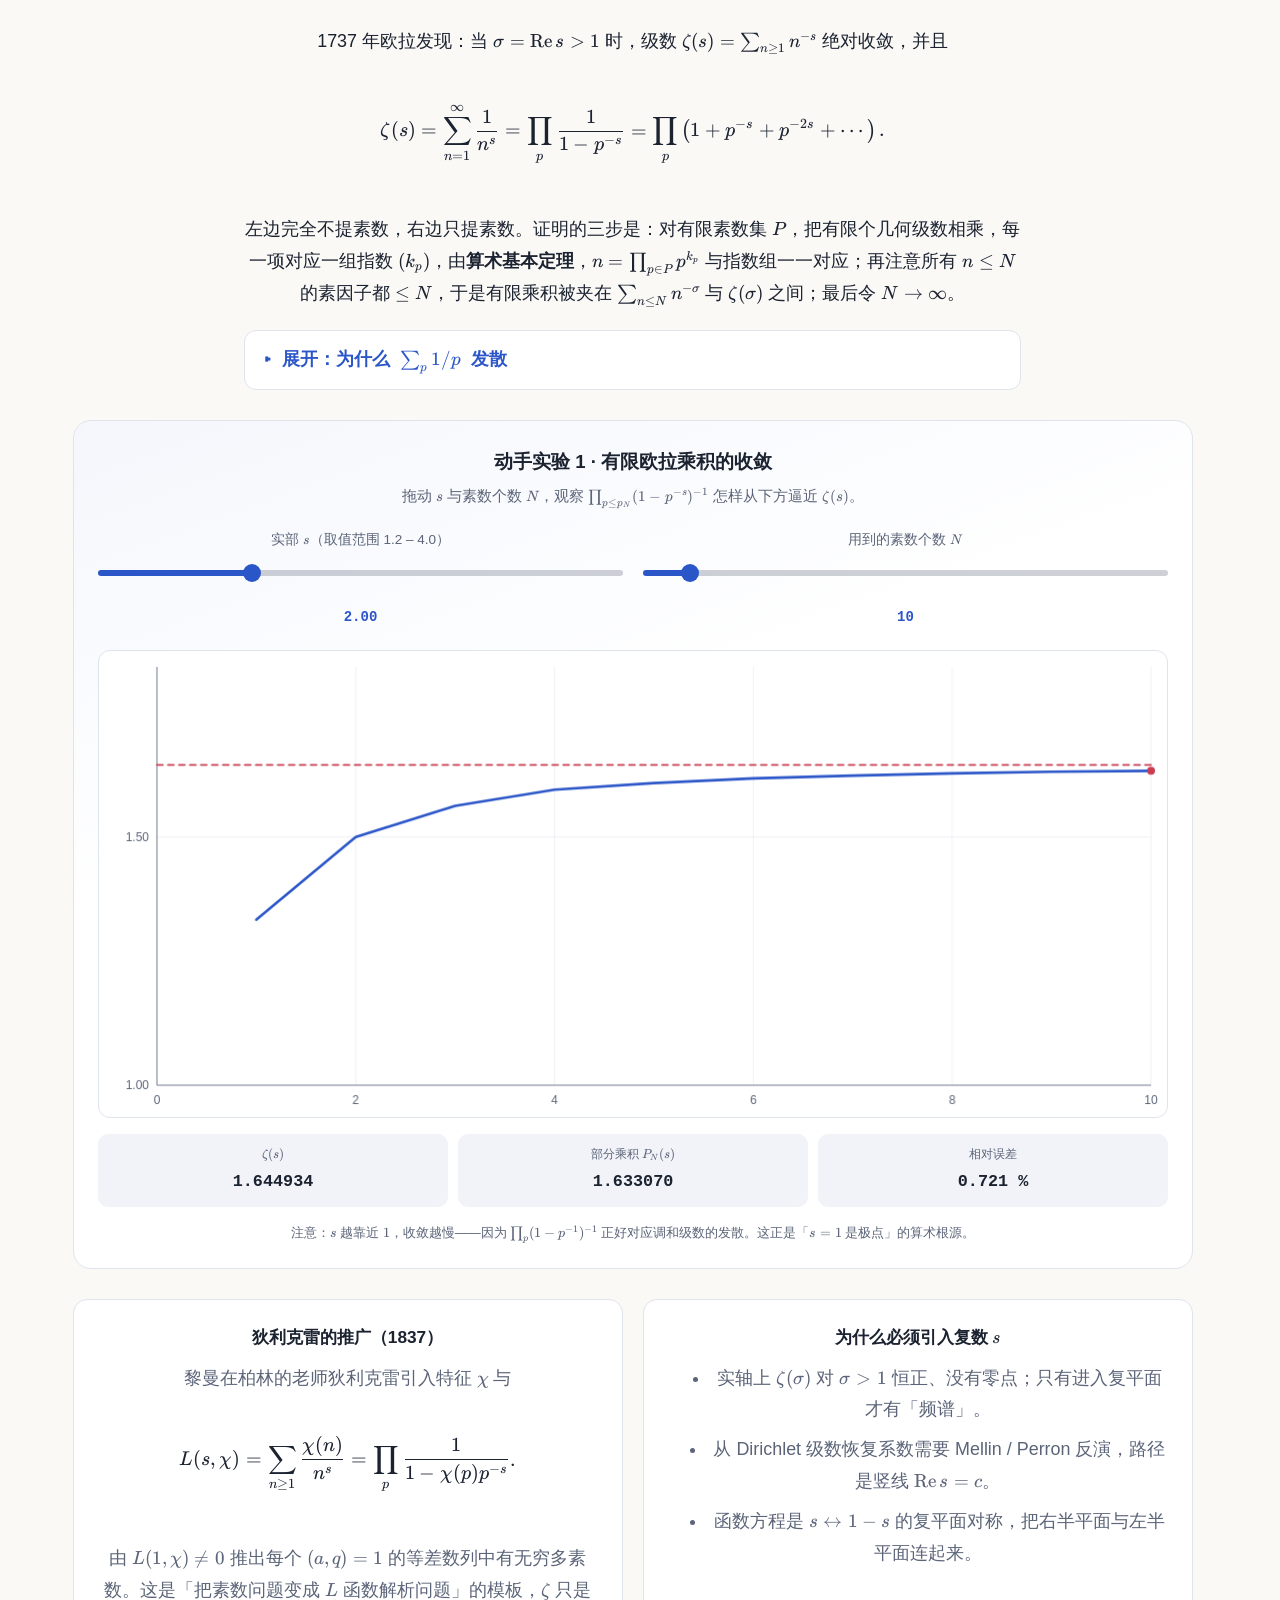
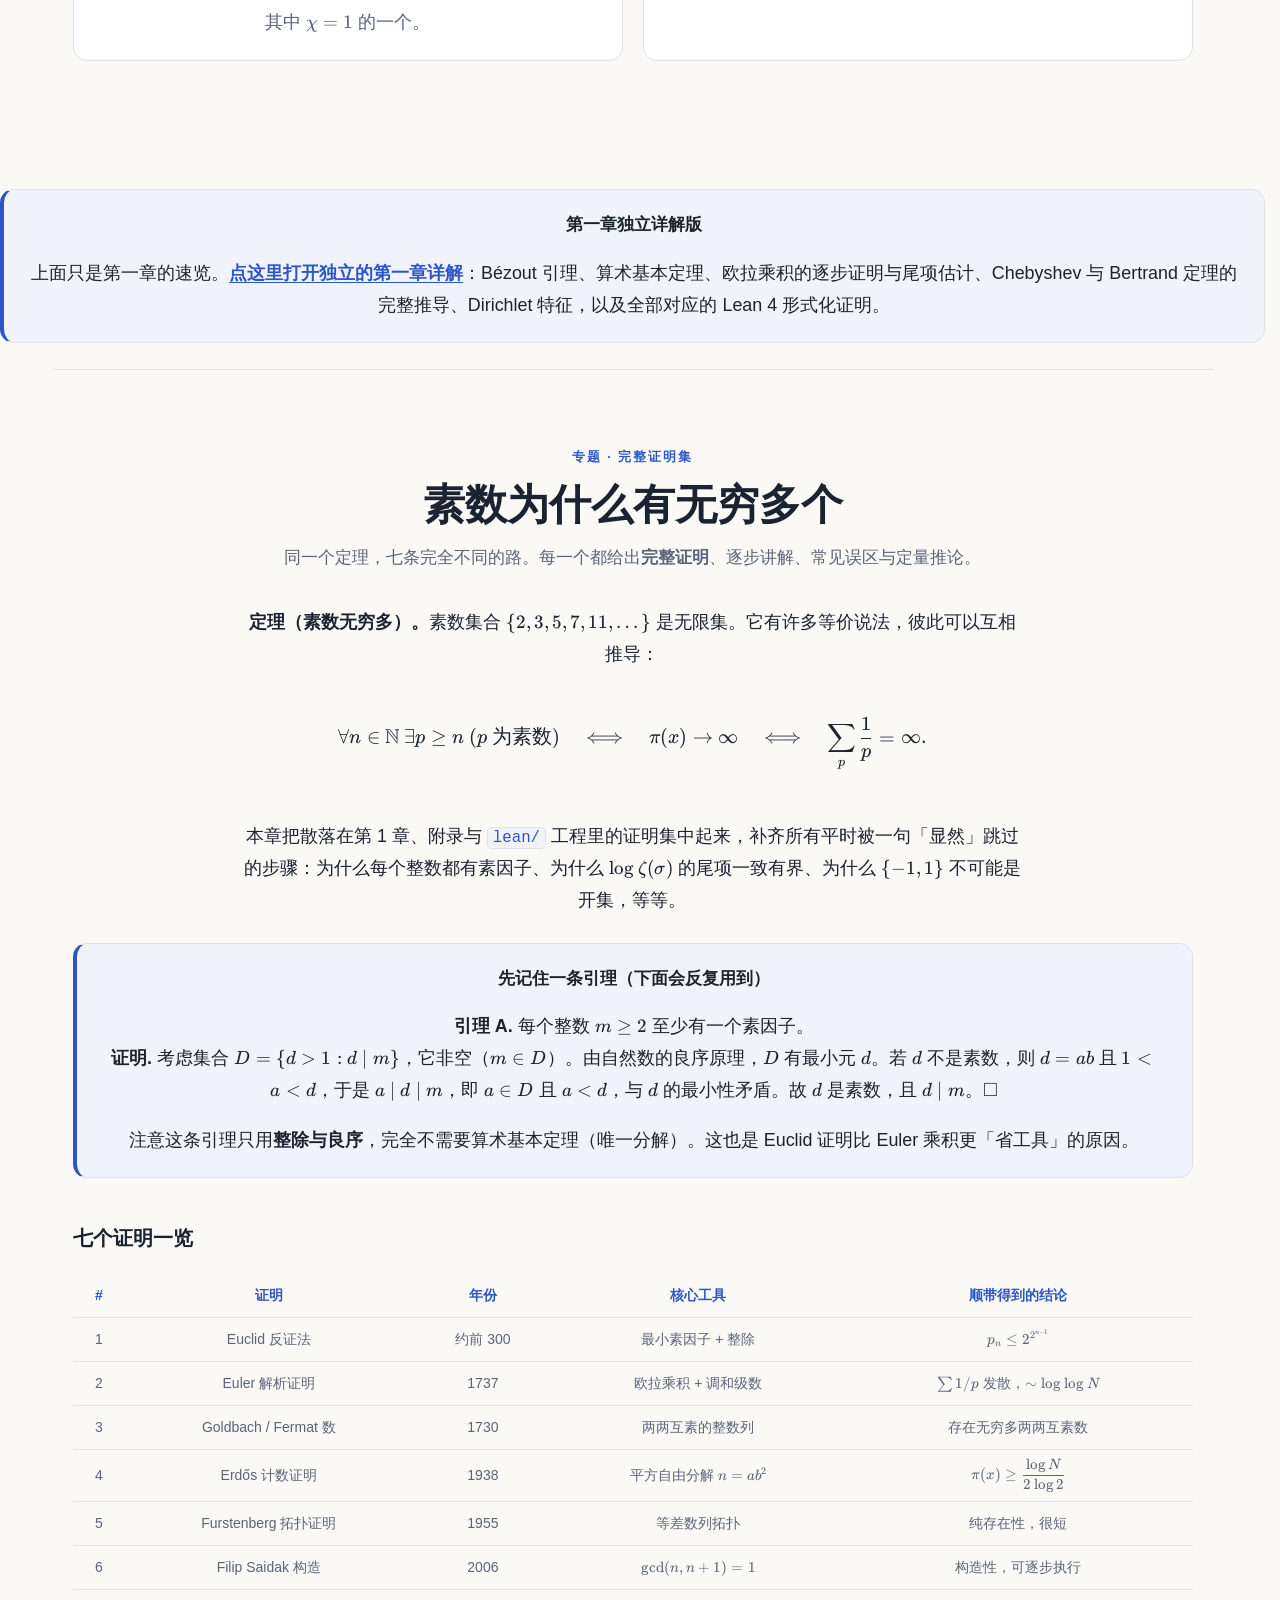
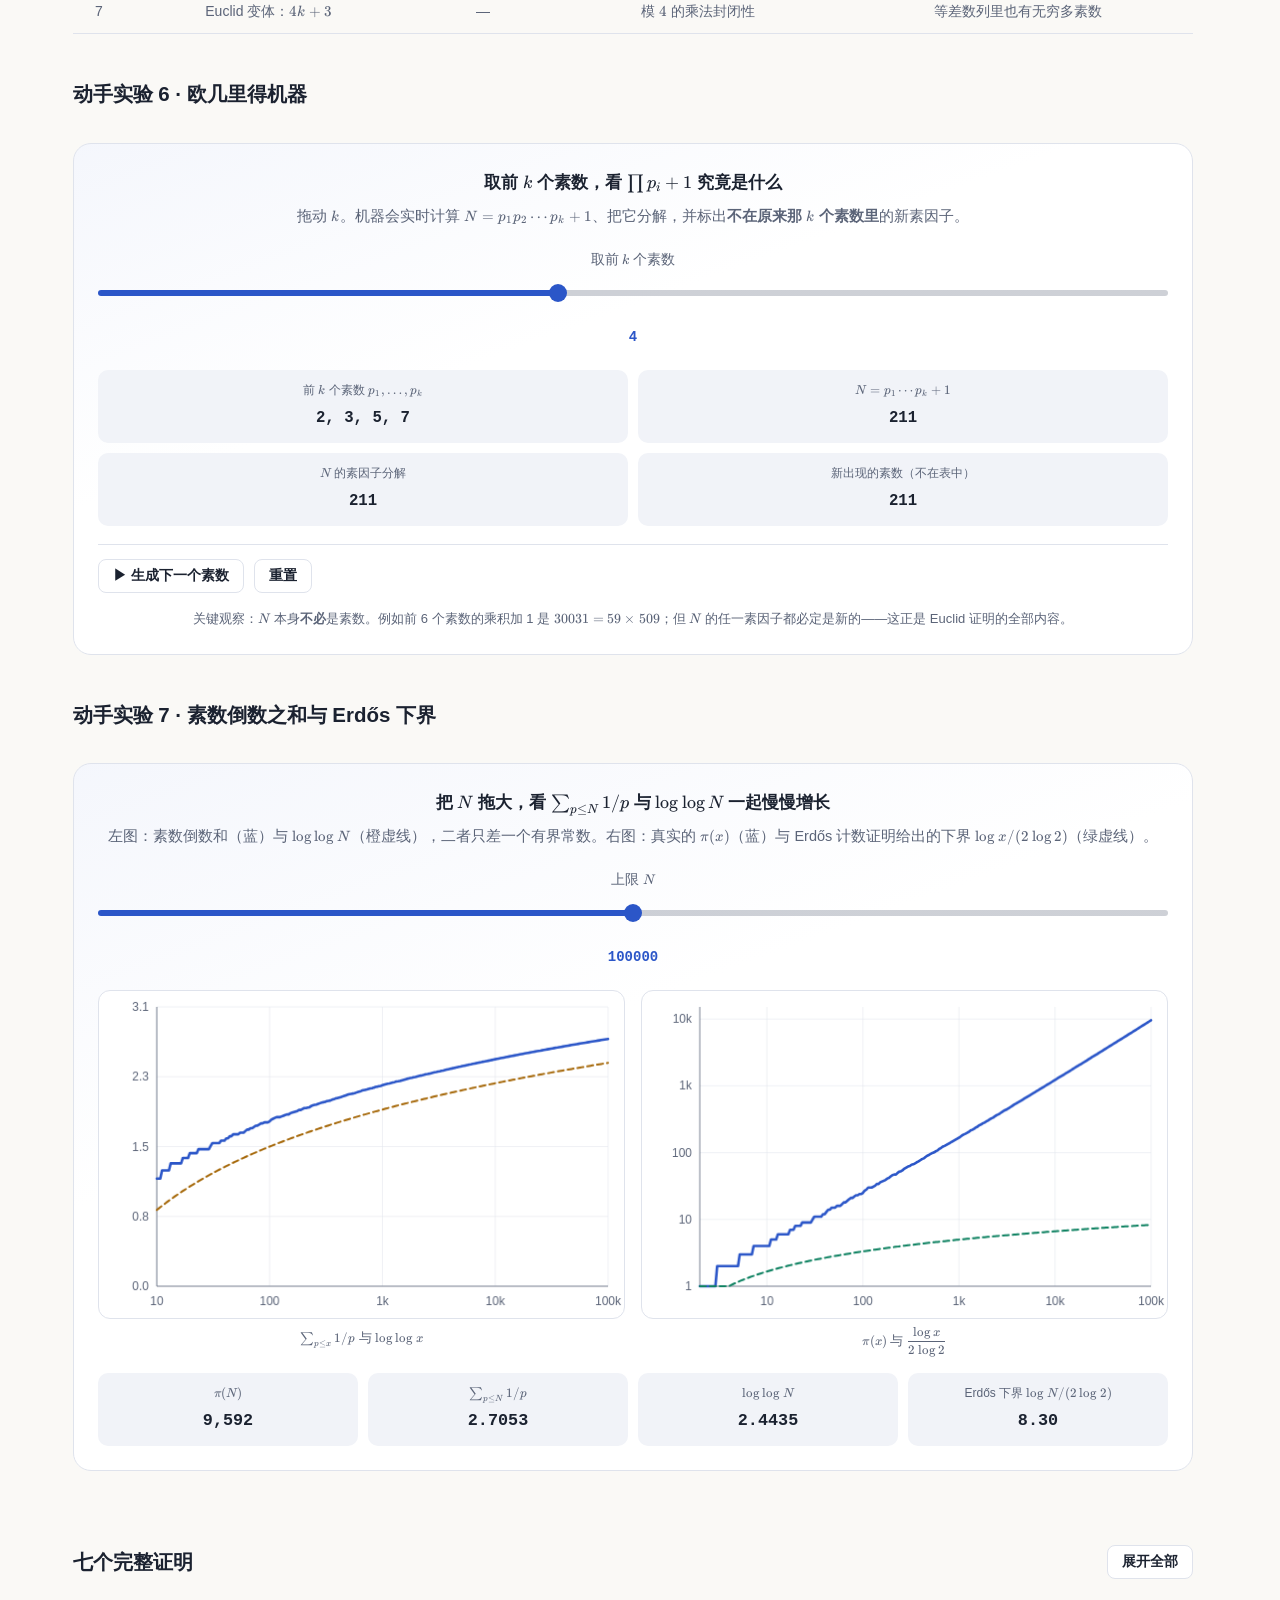
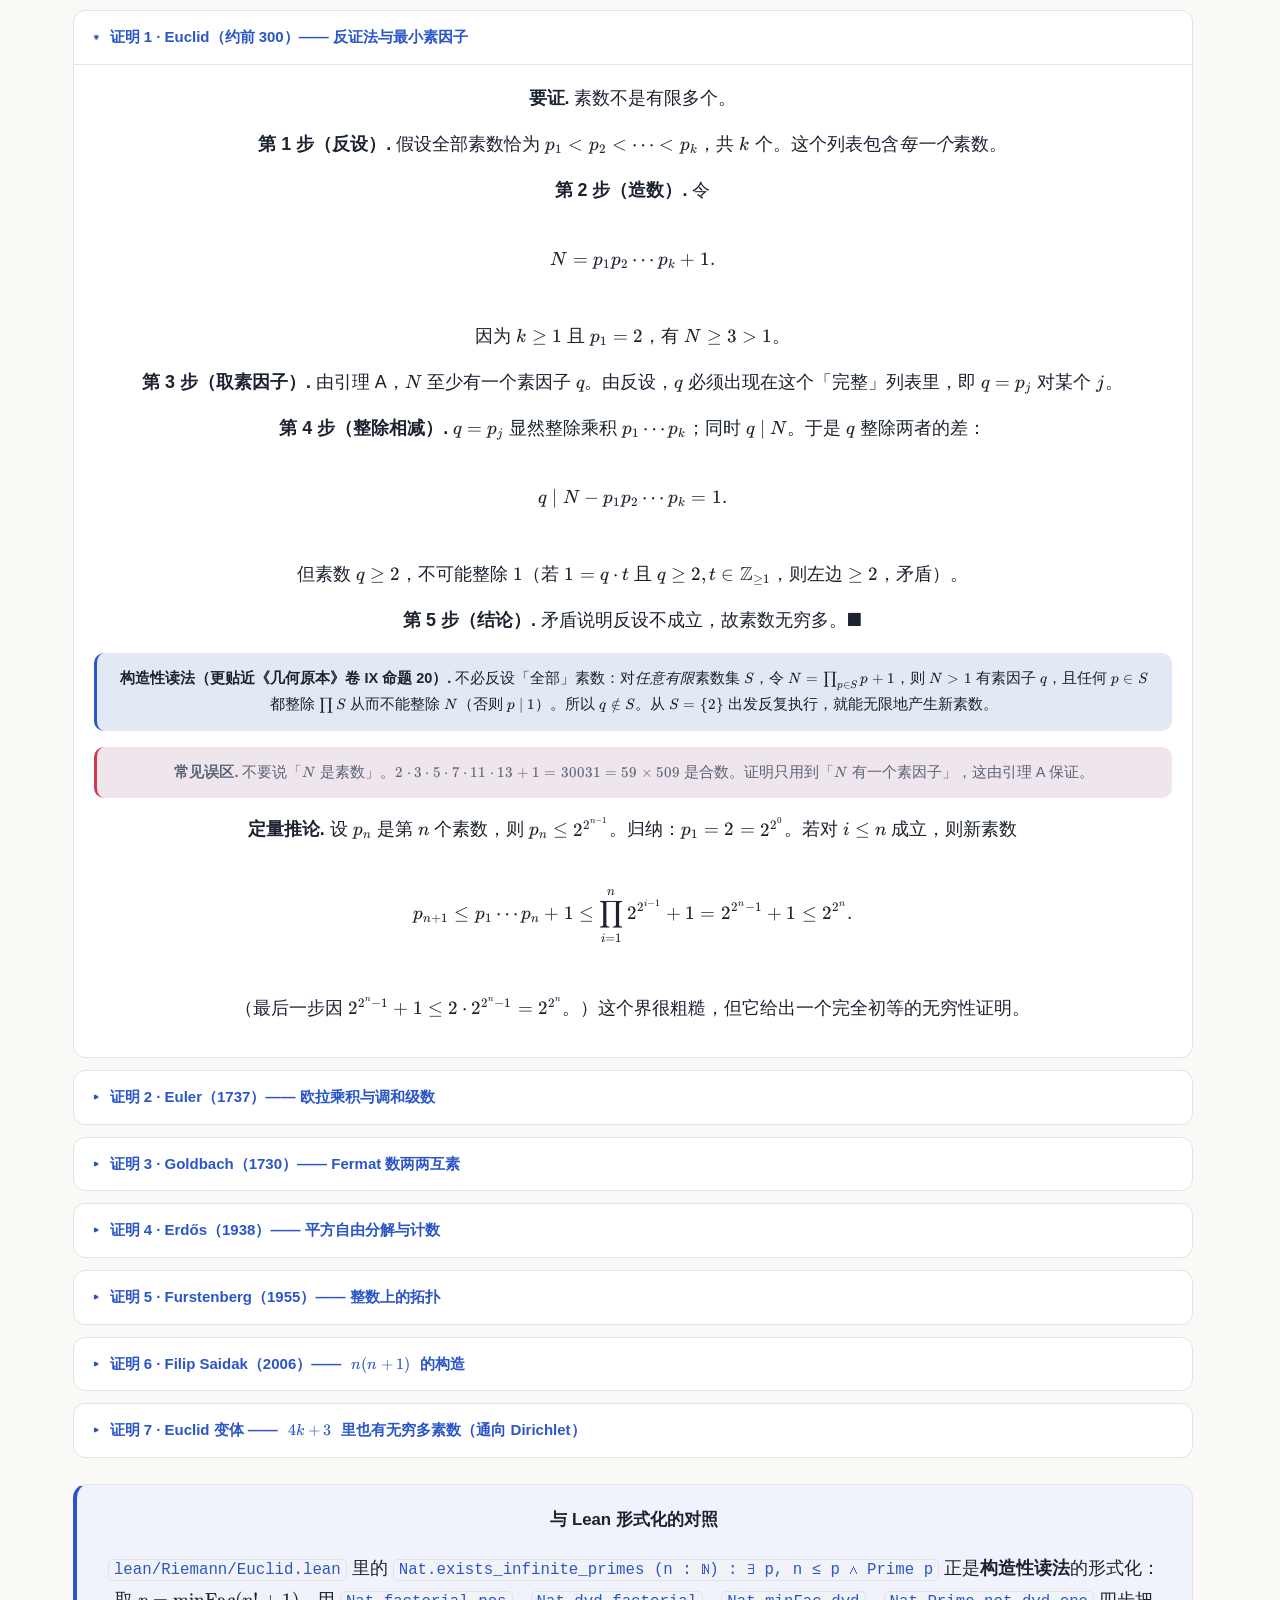
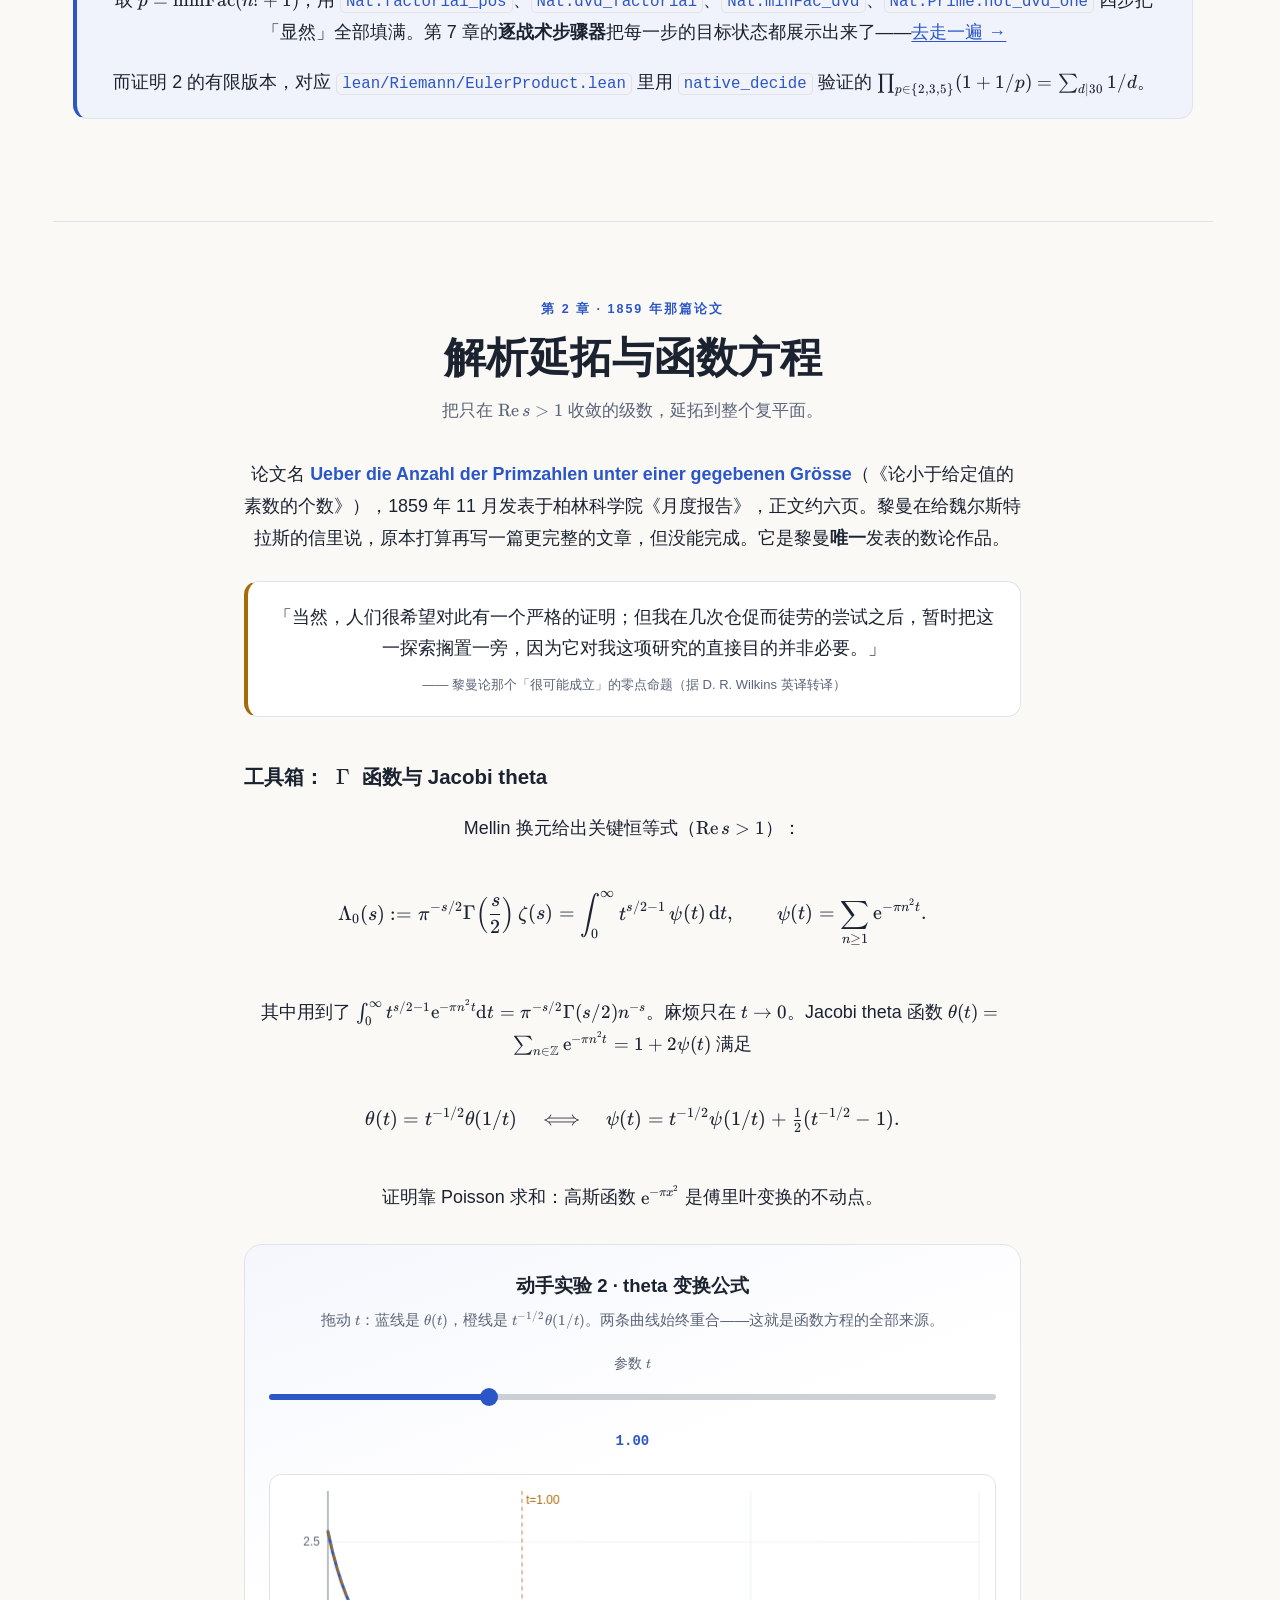
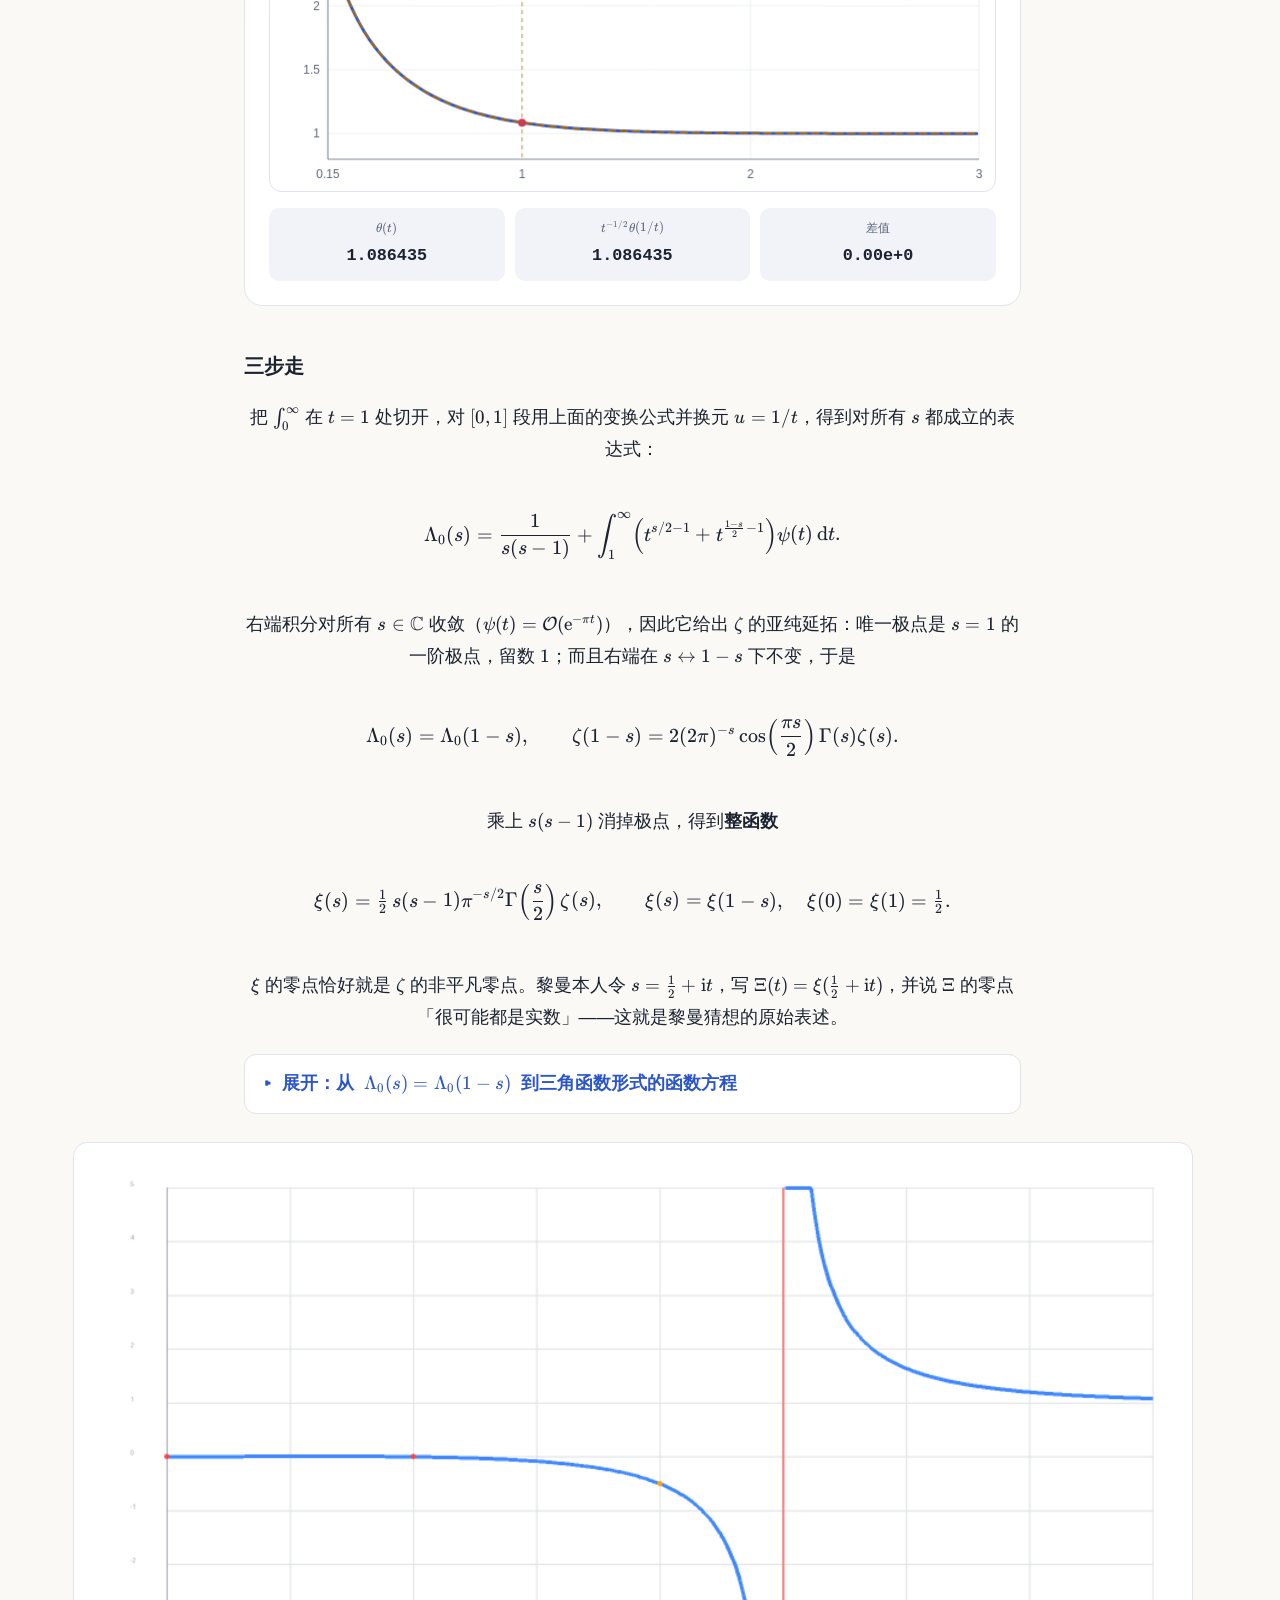
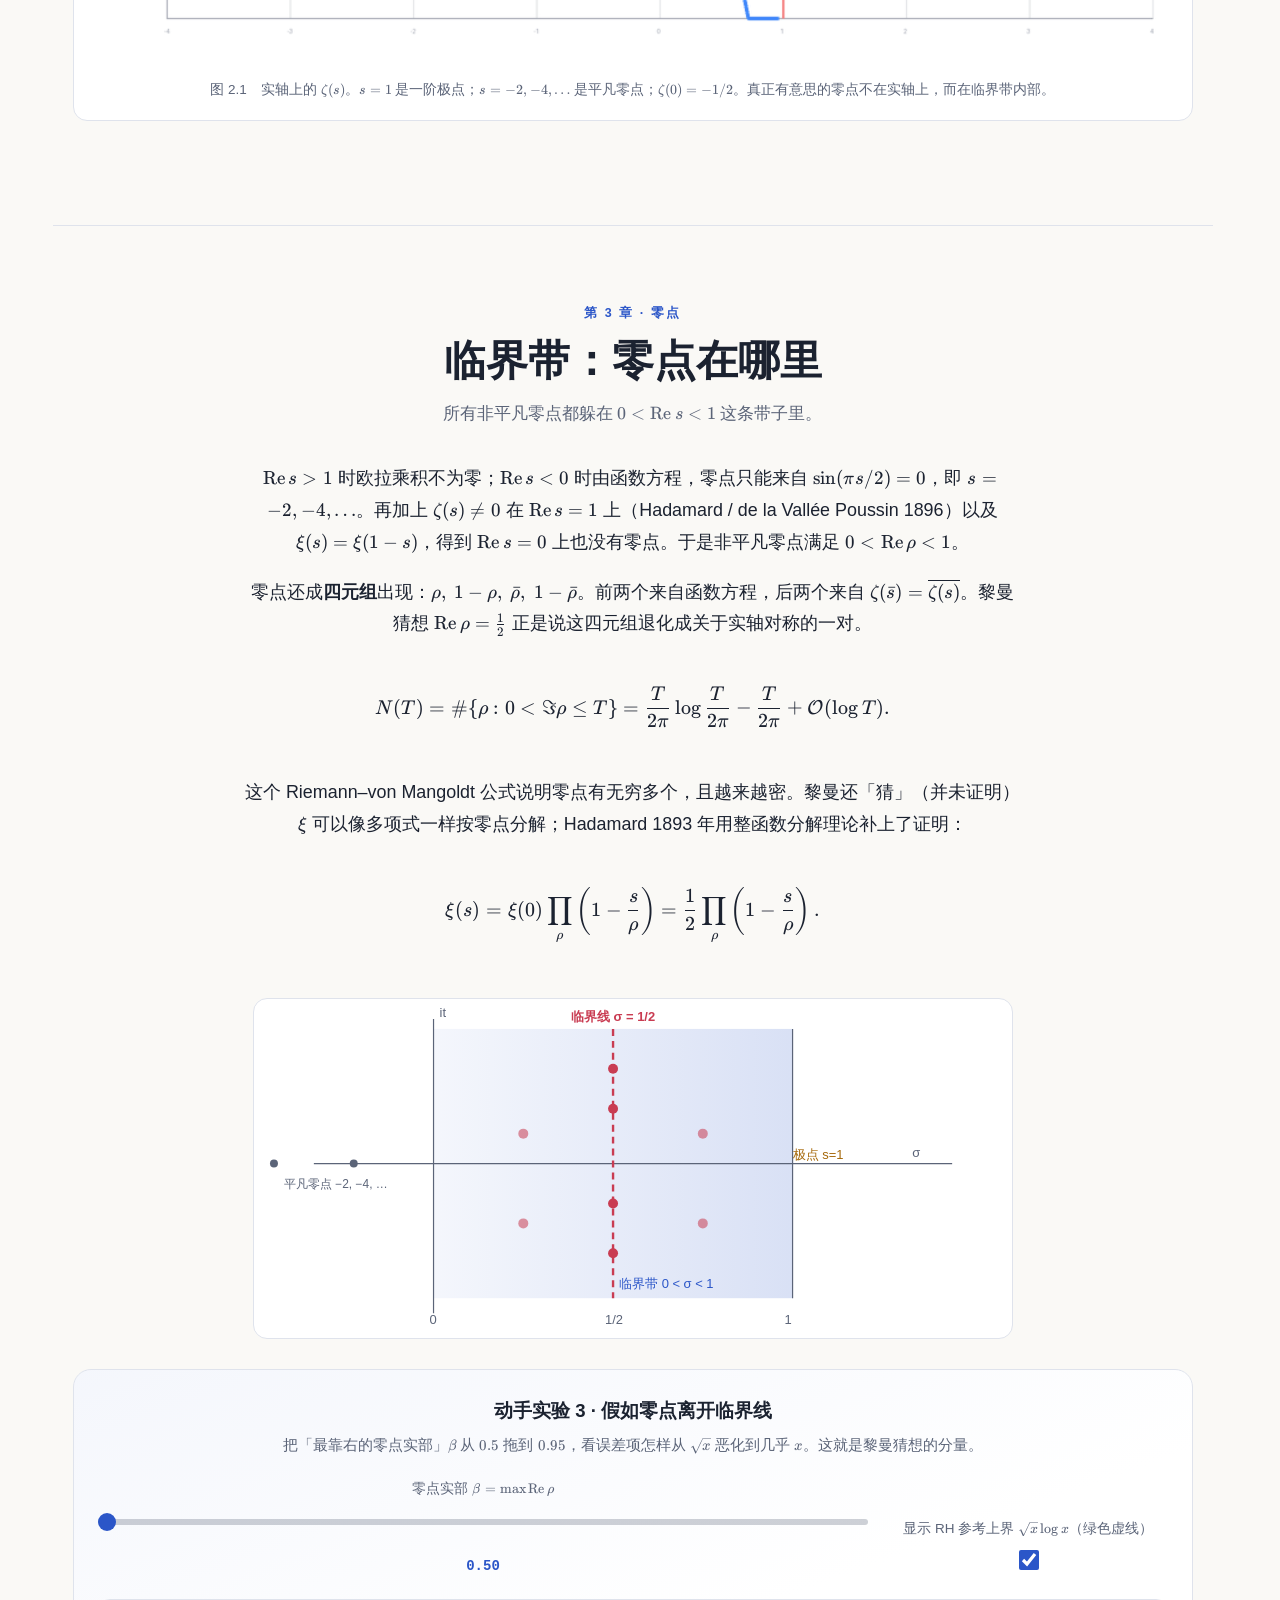
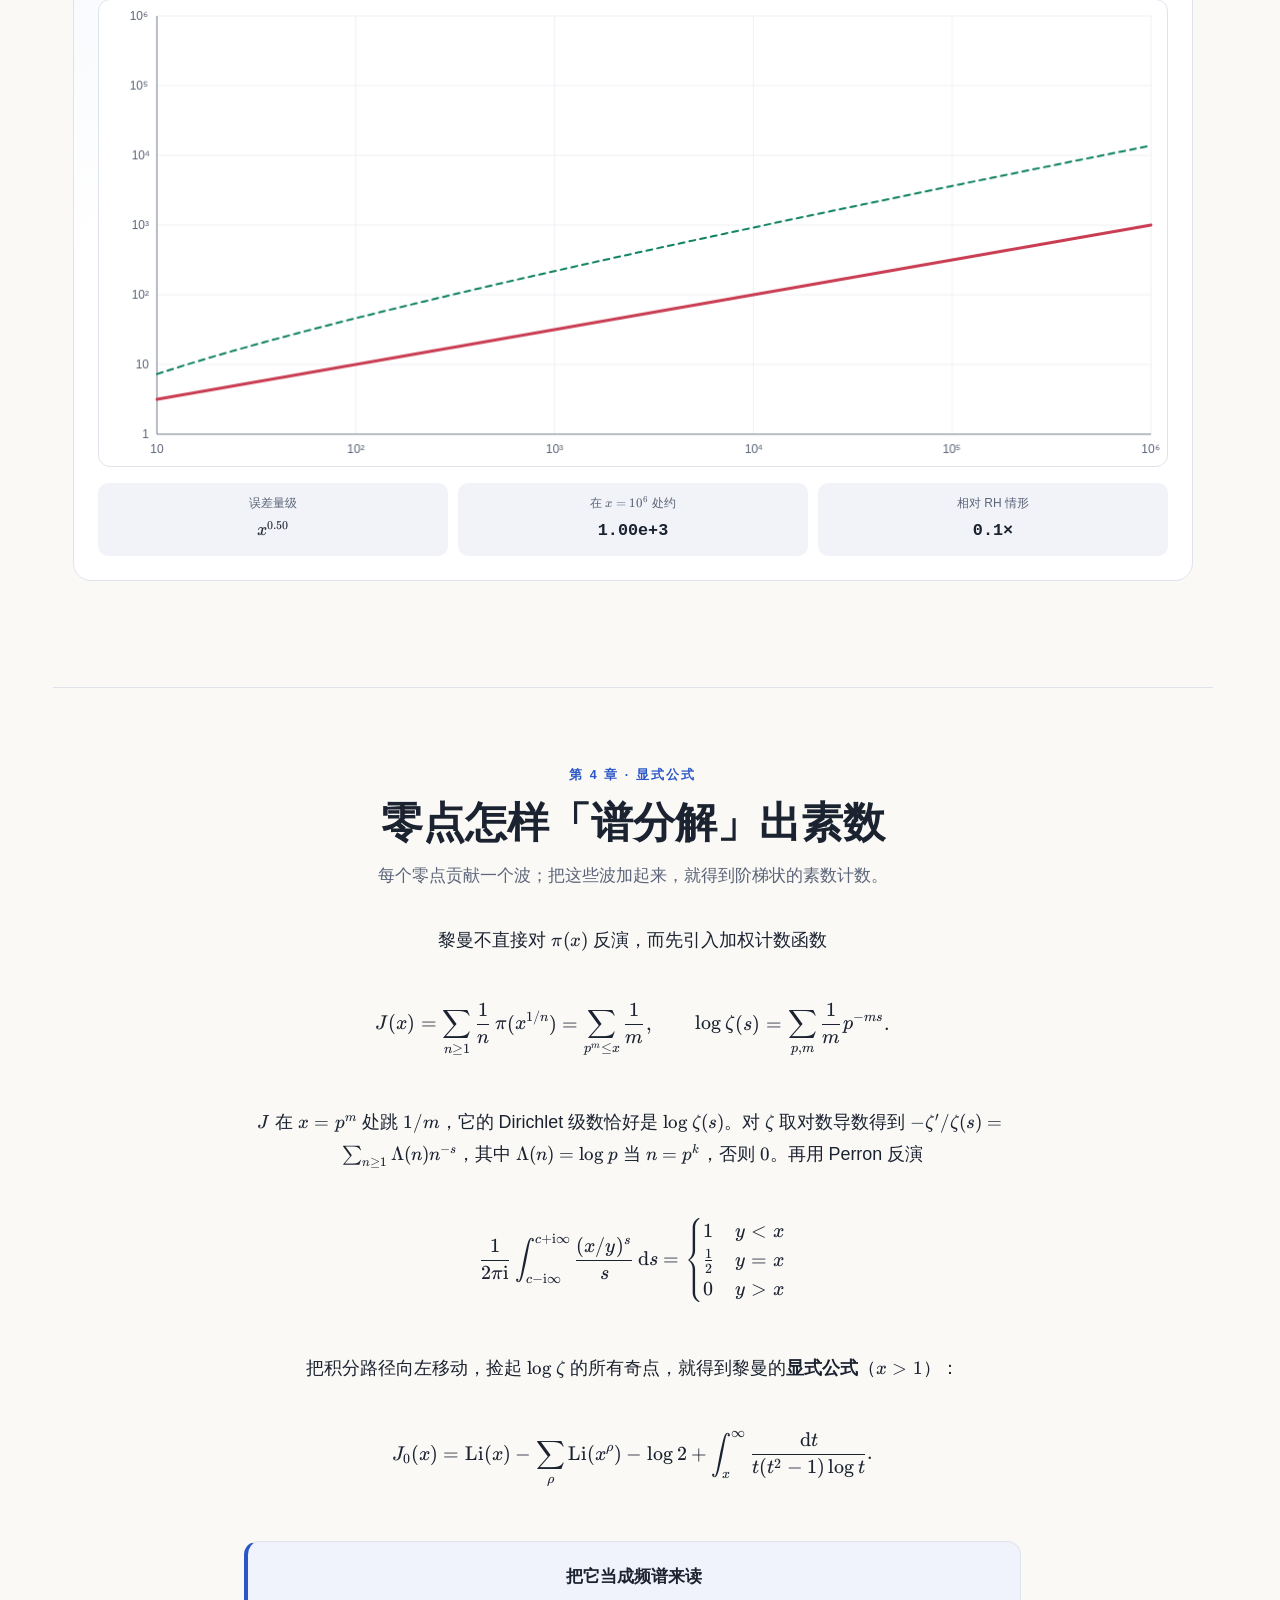
==== commit c2af2fae: "feat(web): 第一章独立详解版 + 排版/三端适配修订 - web/chapter1.html: 第一章独立页面，补齐全部中间步骤与完整证明   (Bezout、算术基本定理、欧拉乘积有限展开" ====
--- a/web/index.html
+++ b/web/index.html
@@ -226,6 +226,11 @@
   </div>
 </section>
 
+  <div class="callout accent">
+    <h3>第一章独立详解版</h3>
+    <p>上面只是第一章的速览。<a href="chapter1.html"><strong>点这里打开独立的第一章详解</strong></a>：Bézout 引理、算术基本定理、欧拉乘积的逐步证明与尾项估计、Chebyshev 与 Bertrand 定理的完整推导、Dirichlet 特征，以及全部对应的 Lean 4 形式化证明。</p>
+  </div>
+
 <!-- ============ 素数无穷多：完整证明集 ============ -->
 <section id="prime-proofs" class="section" tabindex="-1" aria-labelledby="pp-title">
   <div class="section-head">
@@ -248,7 +253,7 @@
   </div>
 
   <h3 class="subhead">七个证明一览</h3>
-  <div class="table-scroll">
+  <div class="table-scroll" tabindex="0" role="region" aria-label="七个证明对照表">
   <table class="nice-table">
     <thead><tr><th>#</th><th>证明</th><th>年份</th><th>核心工具</th><th>顺带得到的结论</th></tr></thead>
     <tbody>
--- a/web/styles.css
+++ b/web/styles.css
@@ -538,6 +538,65 @@
   .machine-readout { grid-template-columns: 1fr; }
 }
 
+
+/* ============================================================
+   排版修订（modern-web-guidance: typography / form-factor-adaptation）
+   修复意外分行、文字居中、电脑/iPad/手机适配
+   ============================================================ */
+/* 只对标题与正文分别用 balance / pretty，绝不作用于 * */
+h1, h2, h3, h4 { text-wrap: balance; }
+p, li, summary, figcaption, blockquote { text-wrap: pretty; }
+:where(a, code) { overflow-wrap: anywhere; }
+img, video, canvas, svg { max-inline-size: 100%; }
+
+body { overflow-wrap: break-word; text-align: center; }
+.prose { margin-inline: auto; }
+.prose p, .callout, .callout p, .callout.quote footer, .card p, .card li,
+.deck, .hero-lead, .hero-sub, .hero-caption, .hero-legend, .timeline-body,
+.lab-head p, .lab-note, .figure-card figcaption, .section-head,
+.proof-body p, .note-box, .quiz-q, .quiz-feedback, .site-footer p,
+.subhead, .kicker, .flow-step small, .dual-canvas figcaption,
+.nice-table th, .nice-table td, .quiz-options button { text-align: center; }
+.prose ul, .card ul { list-style-position: inside; }
+/* 代码与证明状态保持左对齐（否则不可读），但块本身居中 */
+.panel-inner, .stepper-code, .stepper-state, .stepper-buttons,
+.quiz-options button, .machine-steps ol, .timeline button { text-align: start; }
+/* 行内公式不再用 inline-block 包裹，避免把整行中文挤到下一行 */
+.math { display: inline; }
+.math.display { display: block; text-align: center; }
+
+:root { --target-size: 24px; }
+/* 触摸目标（手机/iPad）与安全区 */
+@media (pointer: coarse) { :root { --target-size: 44px; } }
+:where(button, .toc a, .icon-btn, .btn, .ch1-btn) { min-block-size: var(--target-size); }
+.site-header { padding-block-start: env(safe-area-inset-top, 0px); }
+.site-footer { padding-block-end: max(34px, env(safe-area-inset-bottom, 0px)); }
+html { scroll-padding-top: 5rem; }
+
+/* 流式字号（rem + clamp，最大不超过最小 2.5 倍，支持 200% 缩放） */
+body { font-size: clamp(1rem, 0.95rem + 0.25vw, 1.12rem); }
+.section-head h2 { font-size: clamp(1.7rem, 1.2rem + 2vw, 2.6rem); }
+
+/* 实验卡片按容器宽度自适应，而非只看视口 */
+.lab { container: lab / inline-size; }
+@container lab (inline-size < 34rem) {
+  .lab-controls { grid-template-columns: 1fr; gap: .7rem; }
+  .lab-readout { grid-template-columns: 1fr 1fr; }
+  .dual-canvas { grid-template-columns: 1fr; }
+  .machine-readout { grid-template-columns: 1fr; }
+}
+.table-scroll { overflow: auto; container-type: inline-size; }
+@container (inline-size < 34rem) { .nice-table { font-size: 13px; } }
+
+@media (max-width: 1024px) { .prose { max-inline-size: 46rem; } }
+@media (max-width: 640px) {
+  .section { padding-inline: .85rem; }
+  .hero { padding-inline: .85rem; }
+  .lab { padding: .85rem; }
+  .proof-body { padding-inline: .7rem; }
+  .math.display .katex { font-size: .98em; }
+}
+
 /* ---------- footer ---------- */
 .site-footer {
   border-block-start: 1px solid var(--border); padding: 34px 20px; text-align: center;
@@ -562,7 +621,7 @@
   .section { padding-block: 56px; }
 }
 @media (max-width: 620px) {
-  body { font-size: 16px; }
+  body { font-size: 1rem; }
   .header-inner { padding-inline: 12px; gap: 10px; }
   .brand span { display: none; }
   .hero-stats { grid-template-columns: repeat(2, 1fr); }
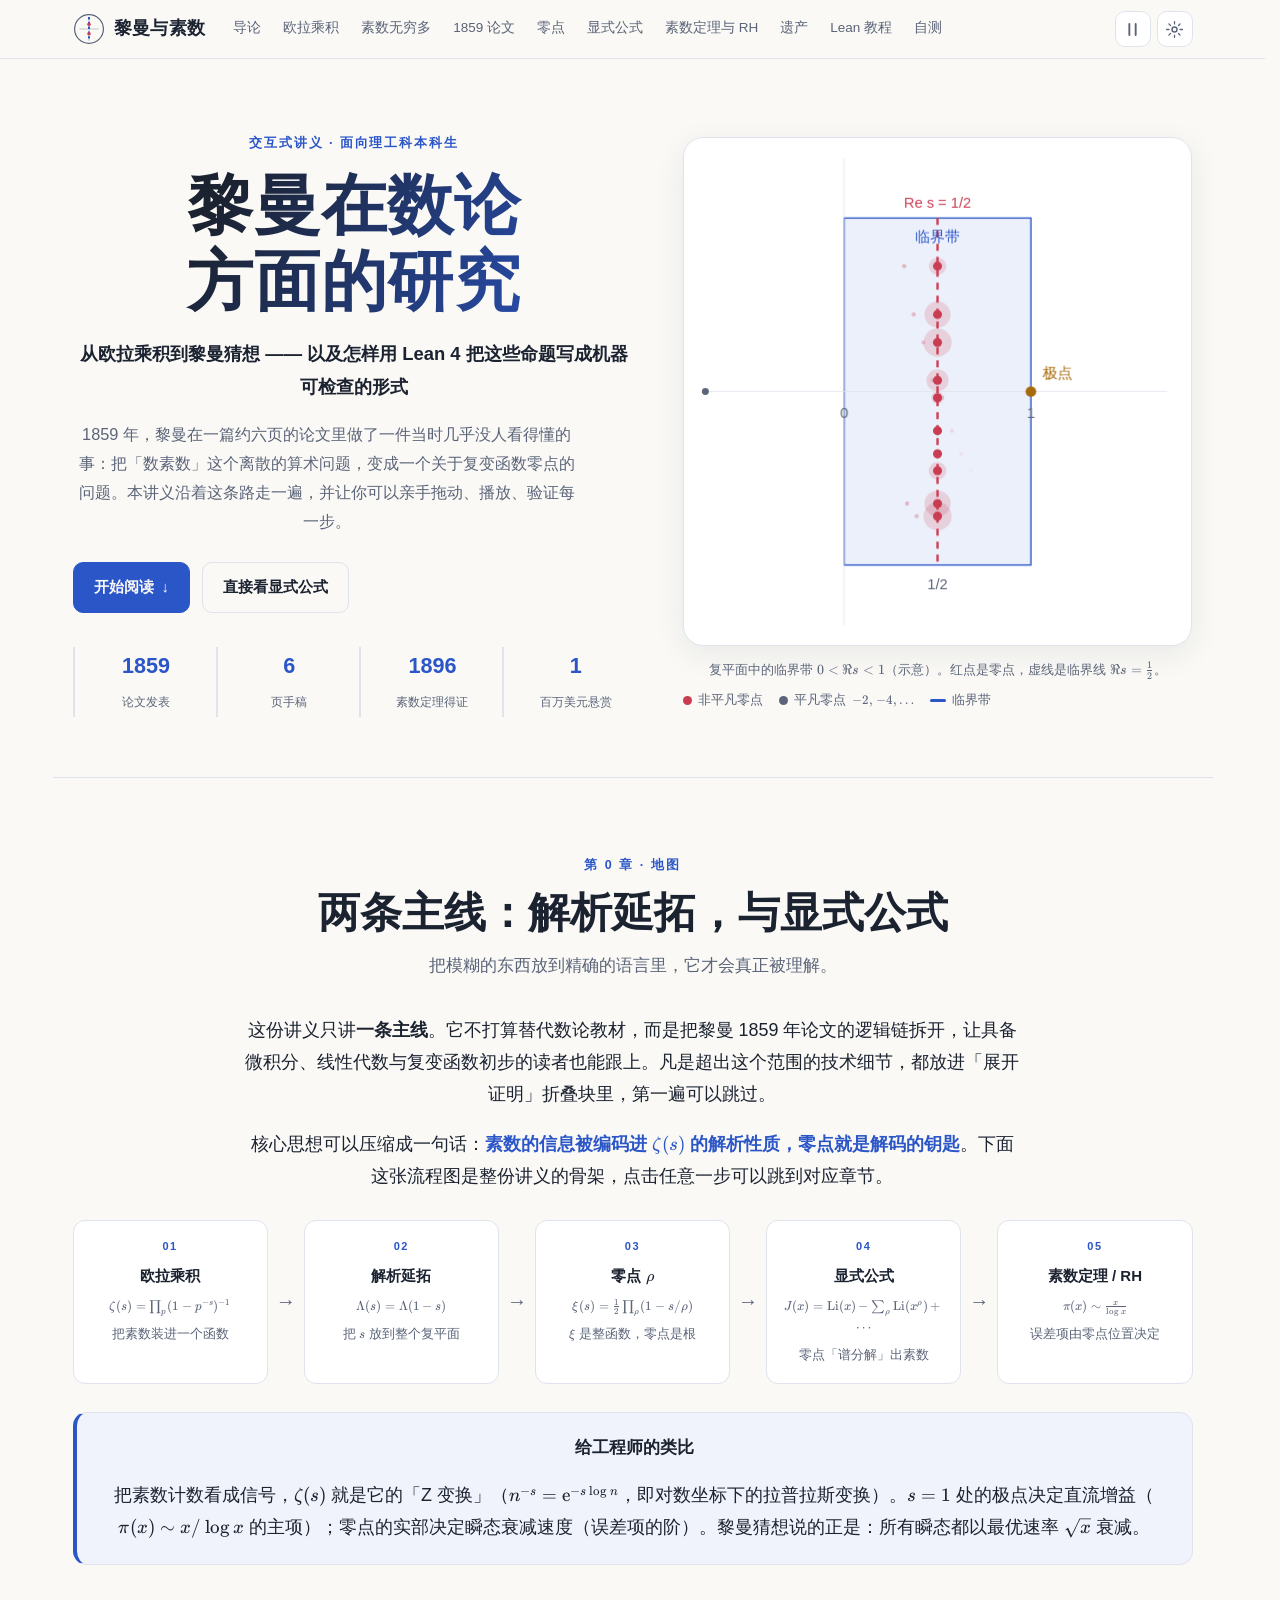
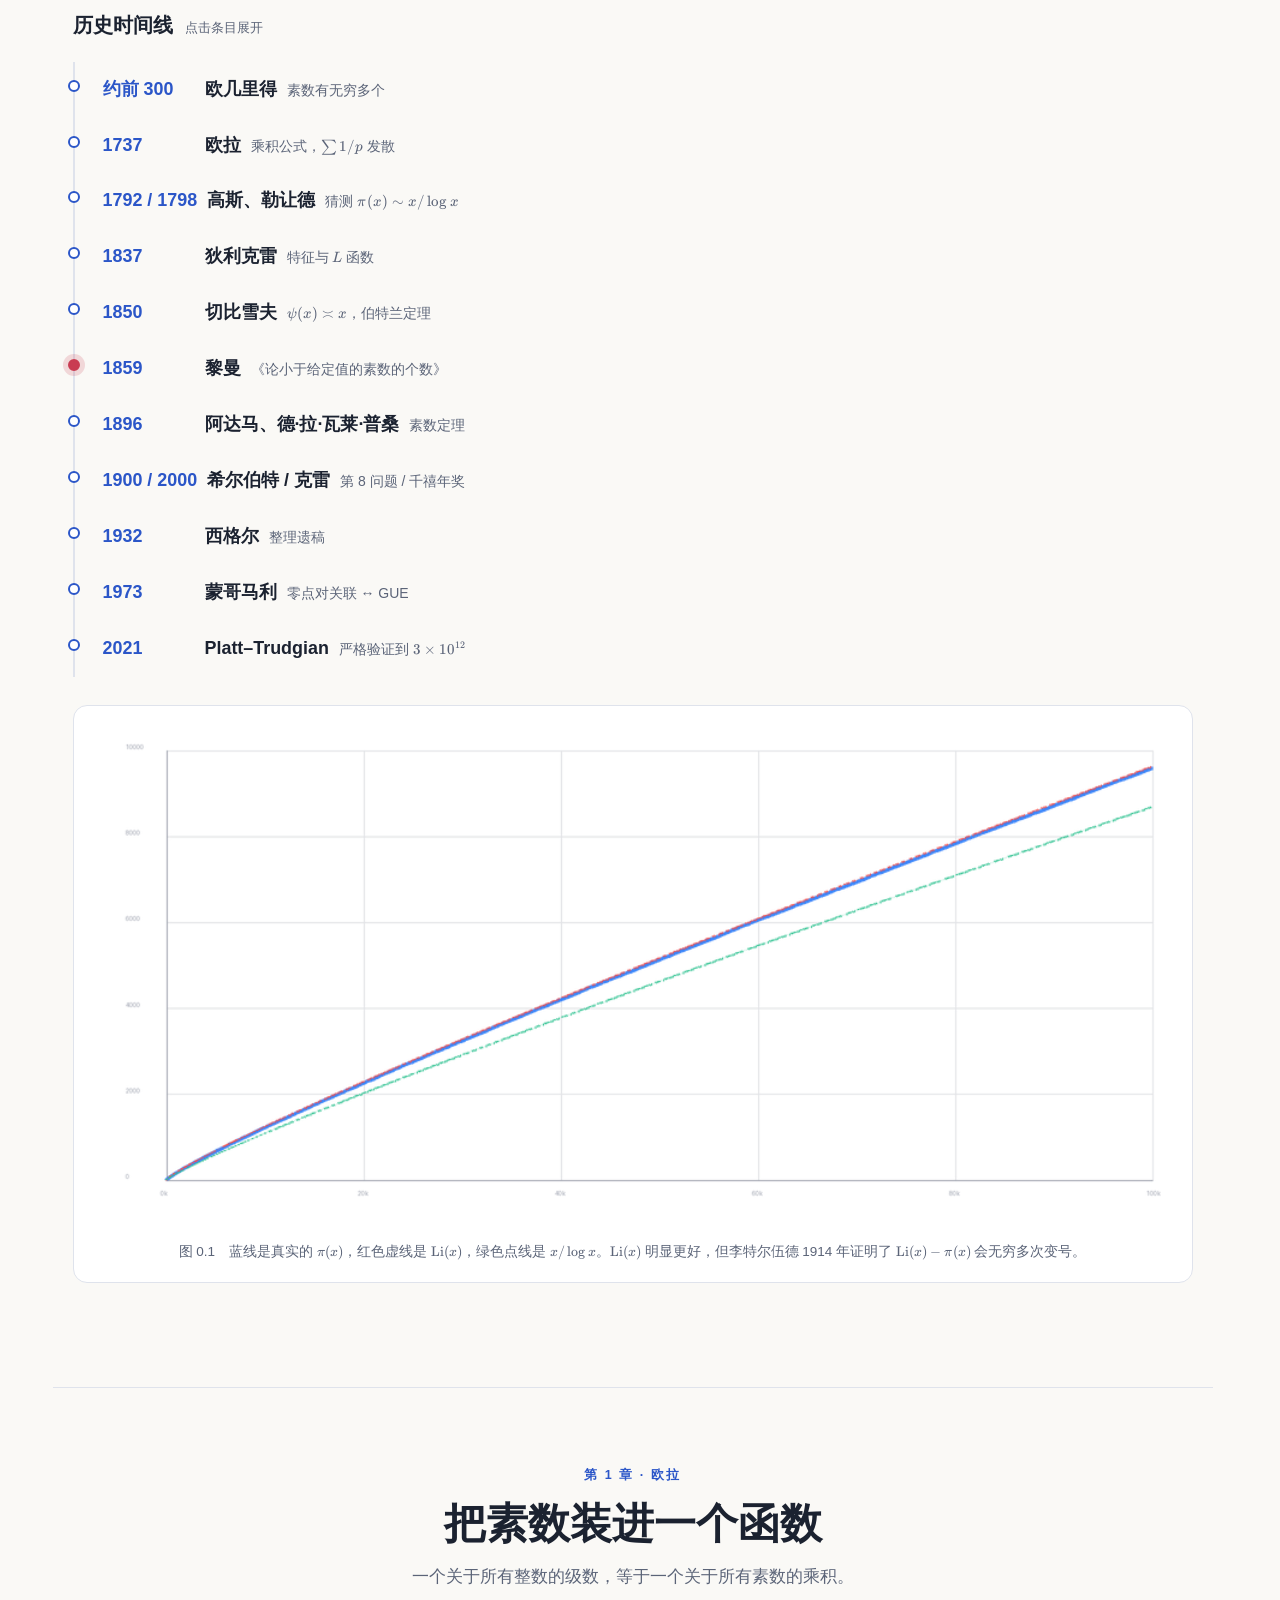
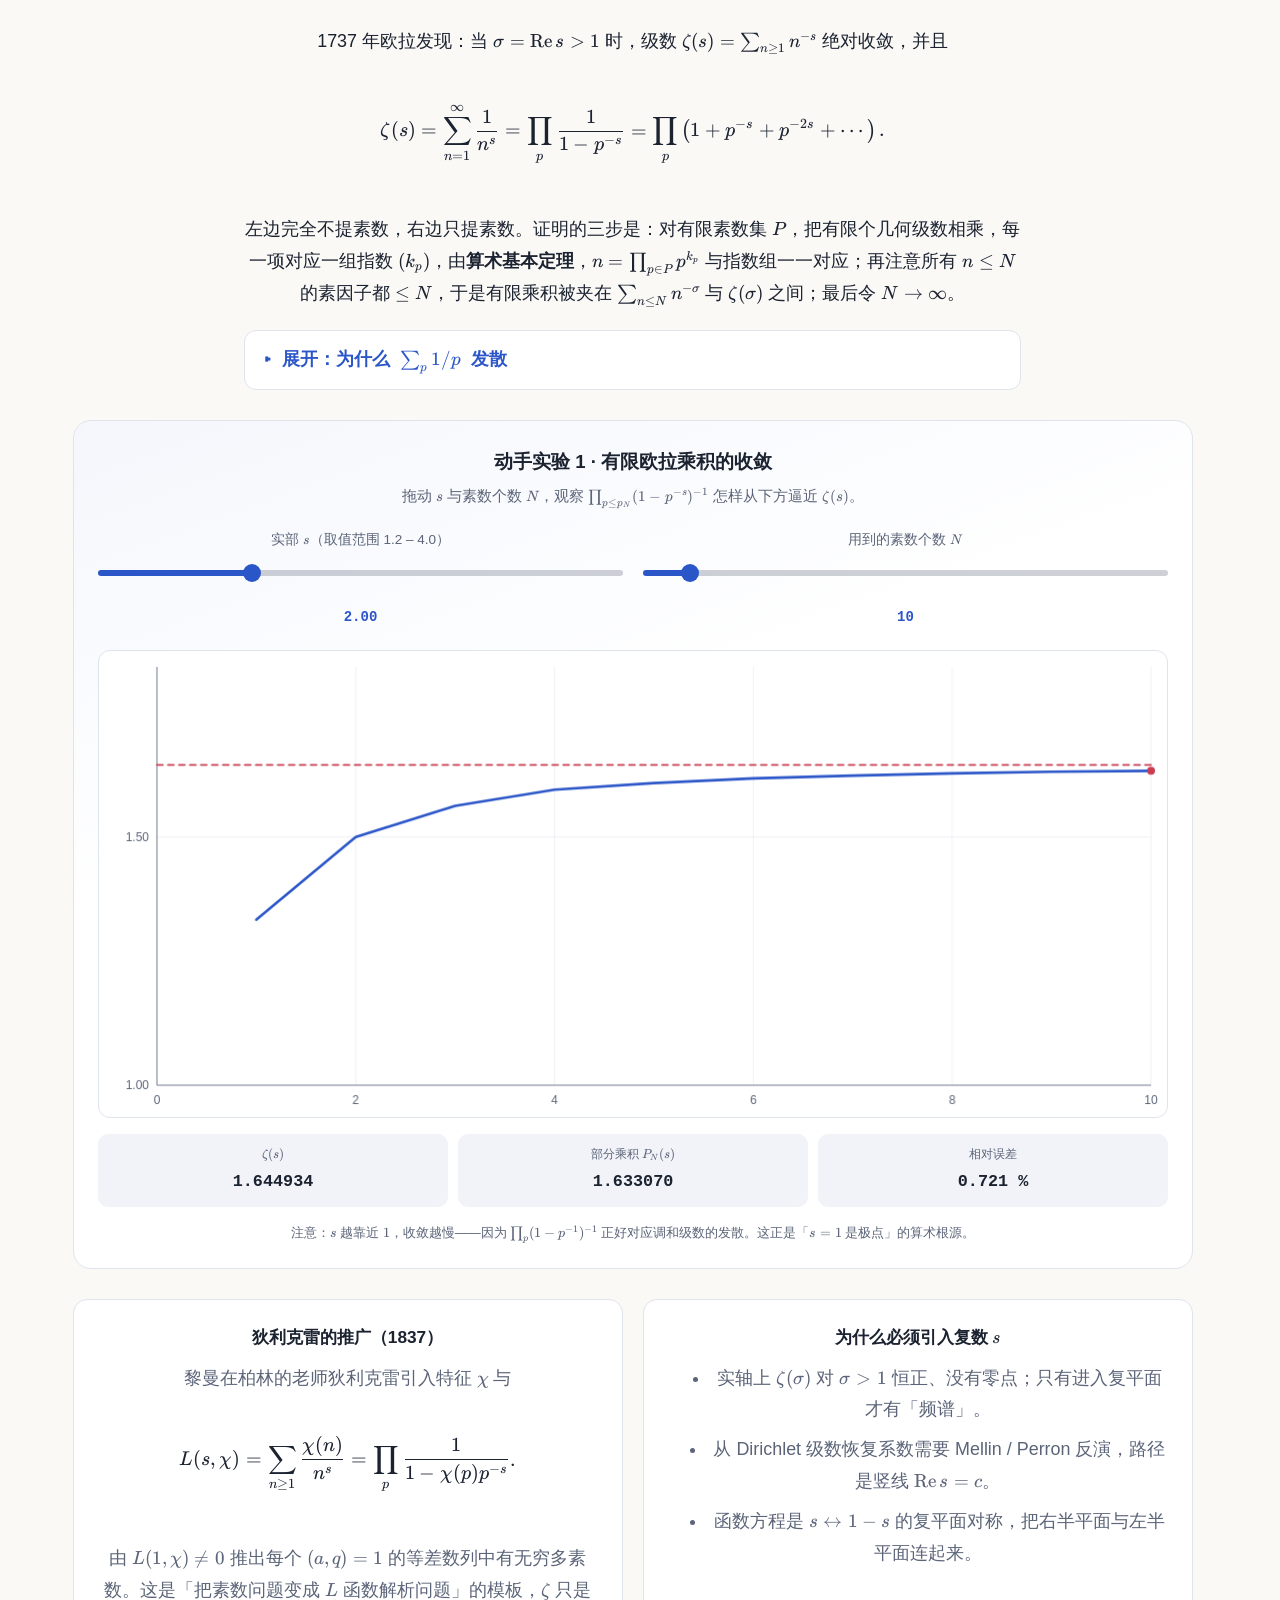
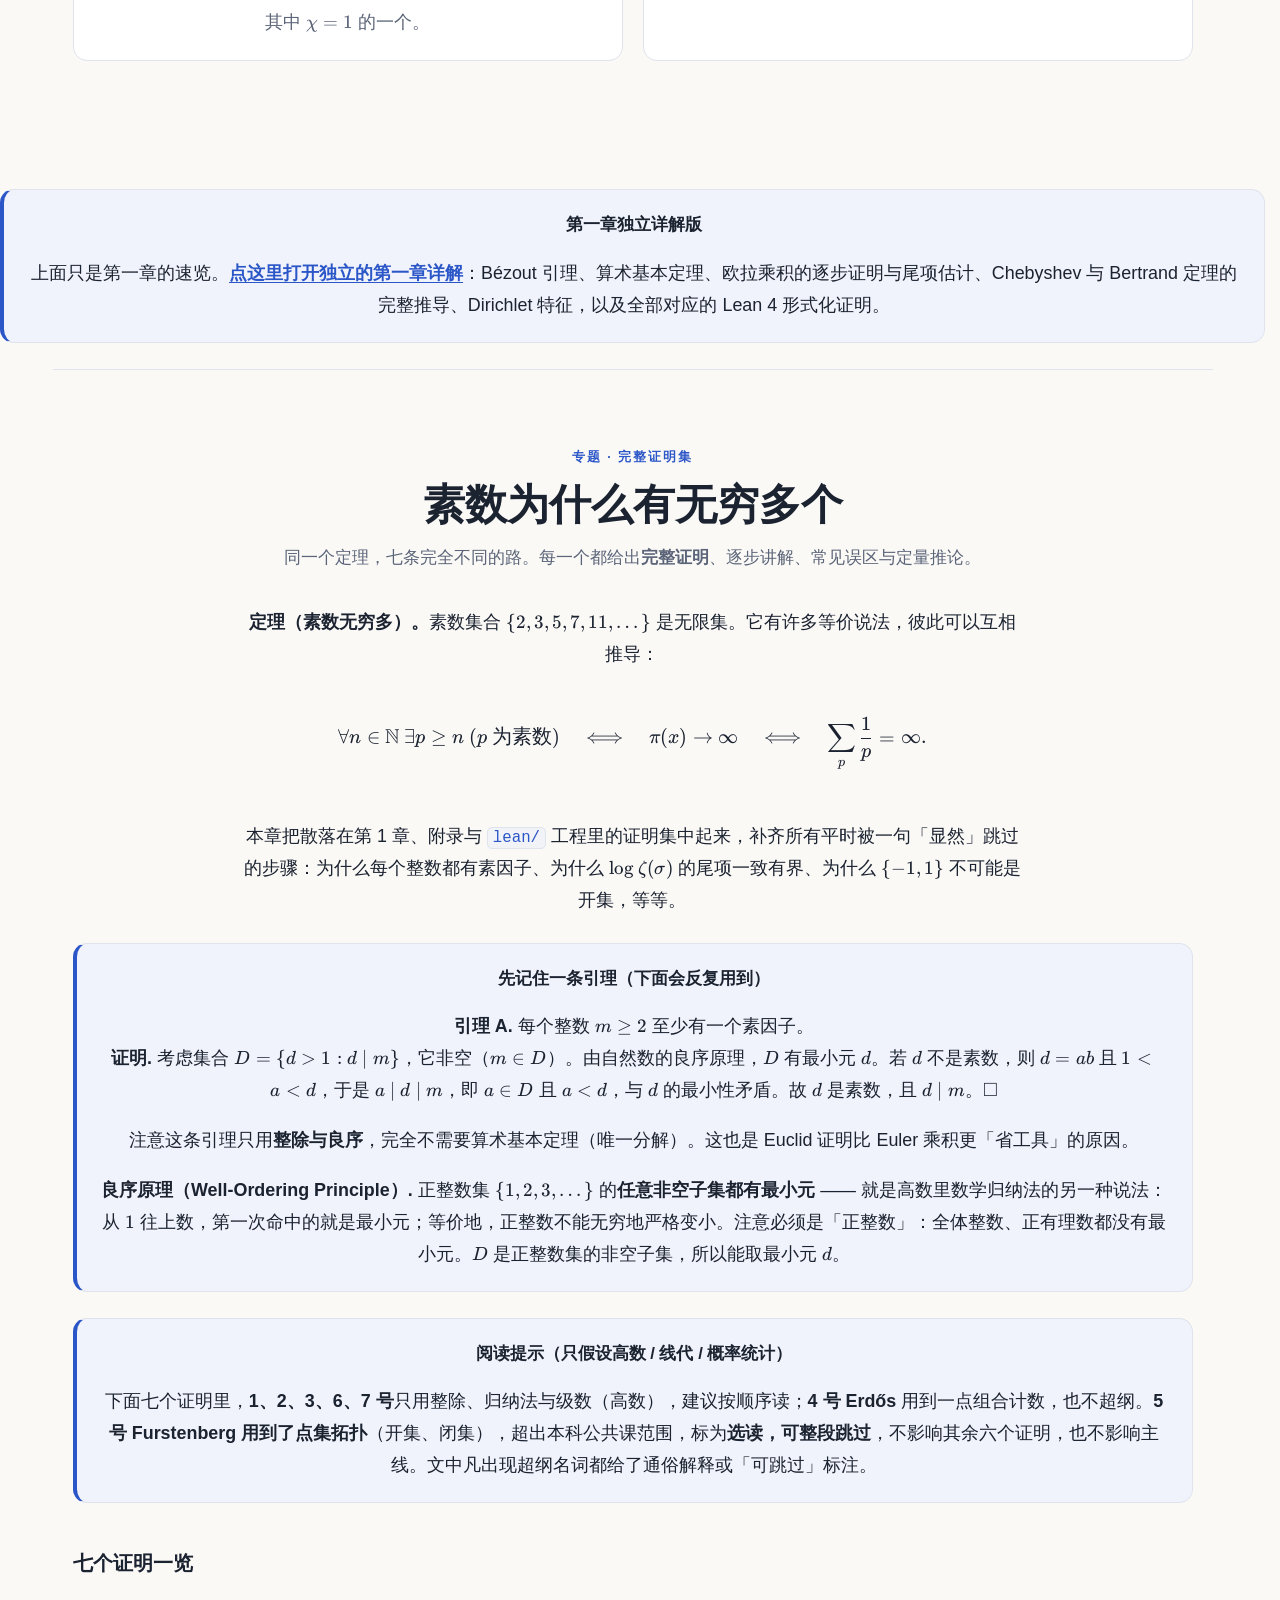
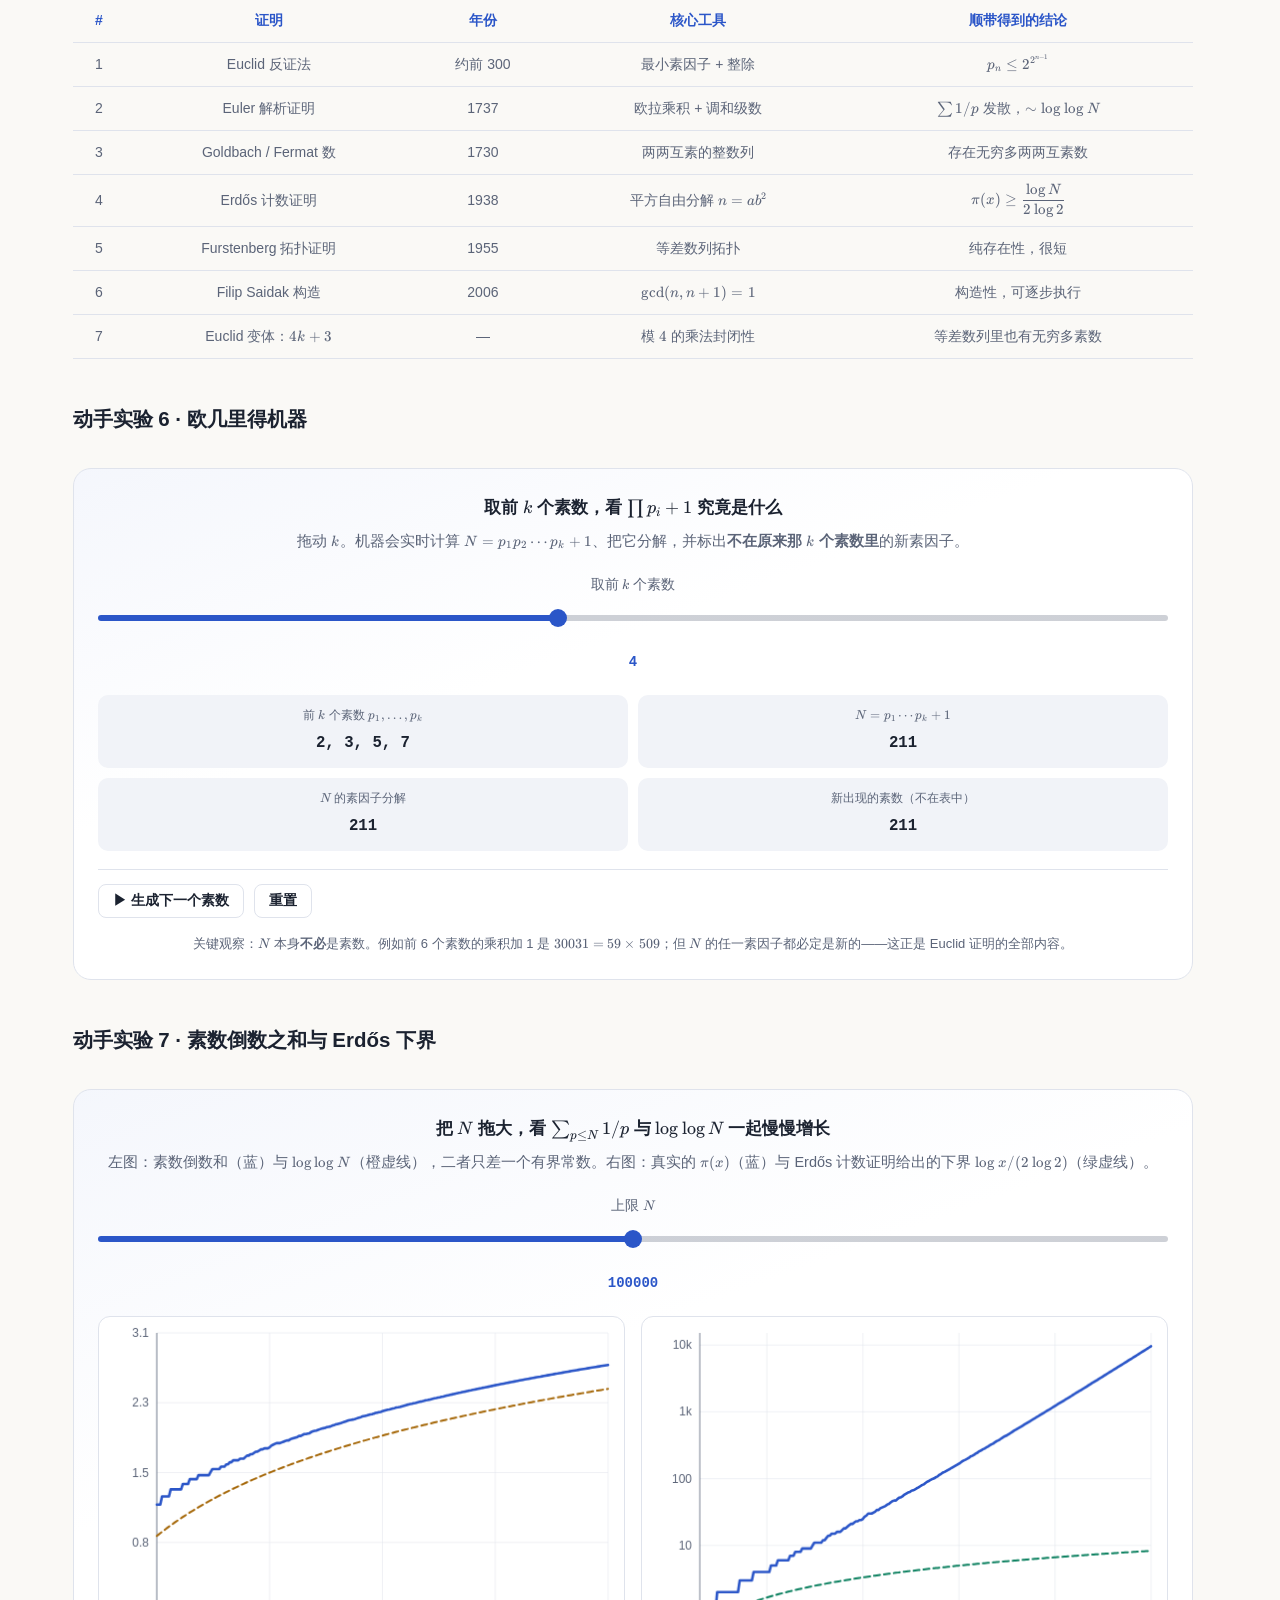
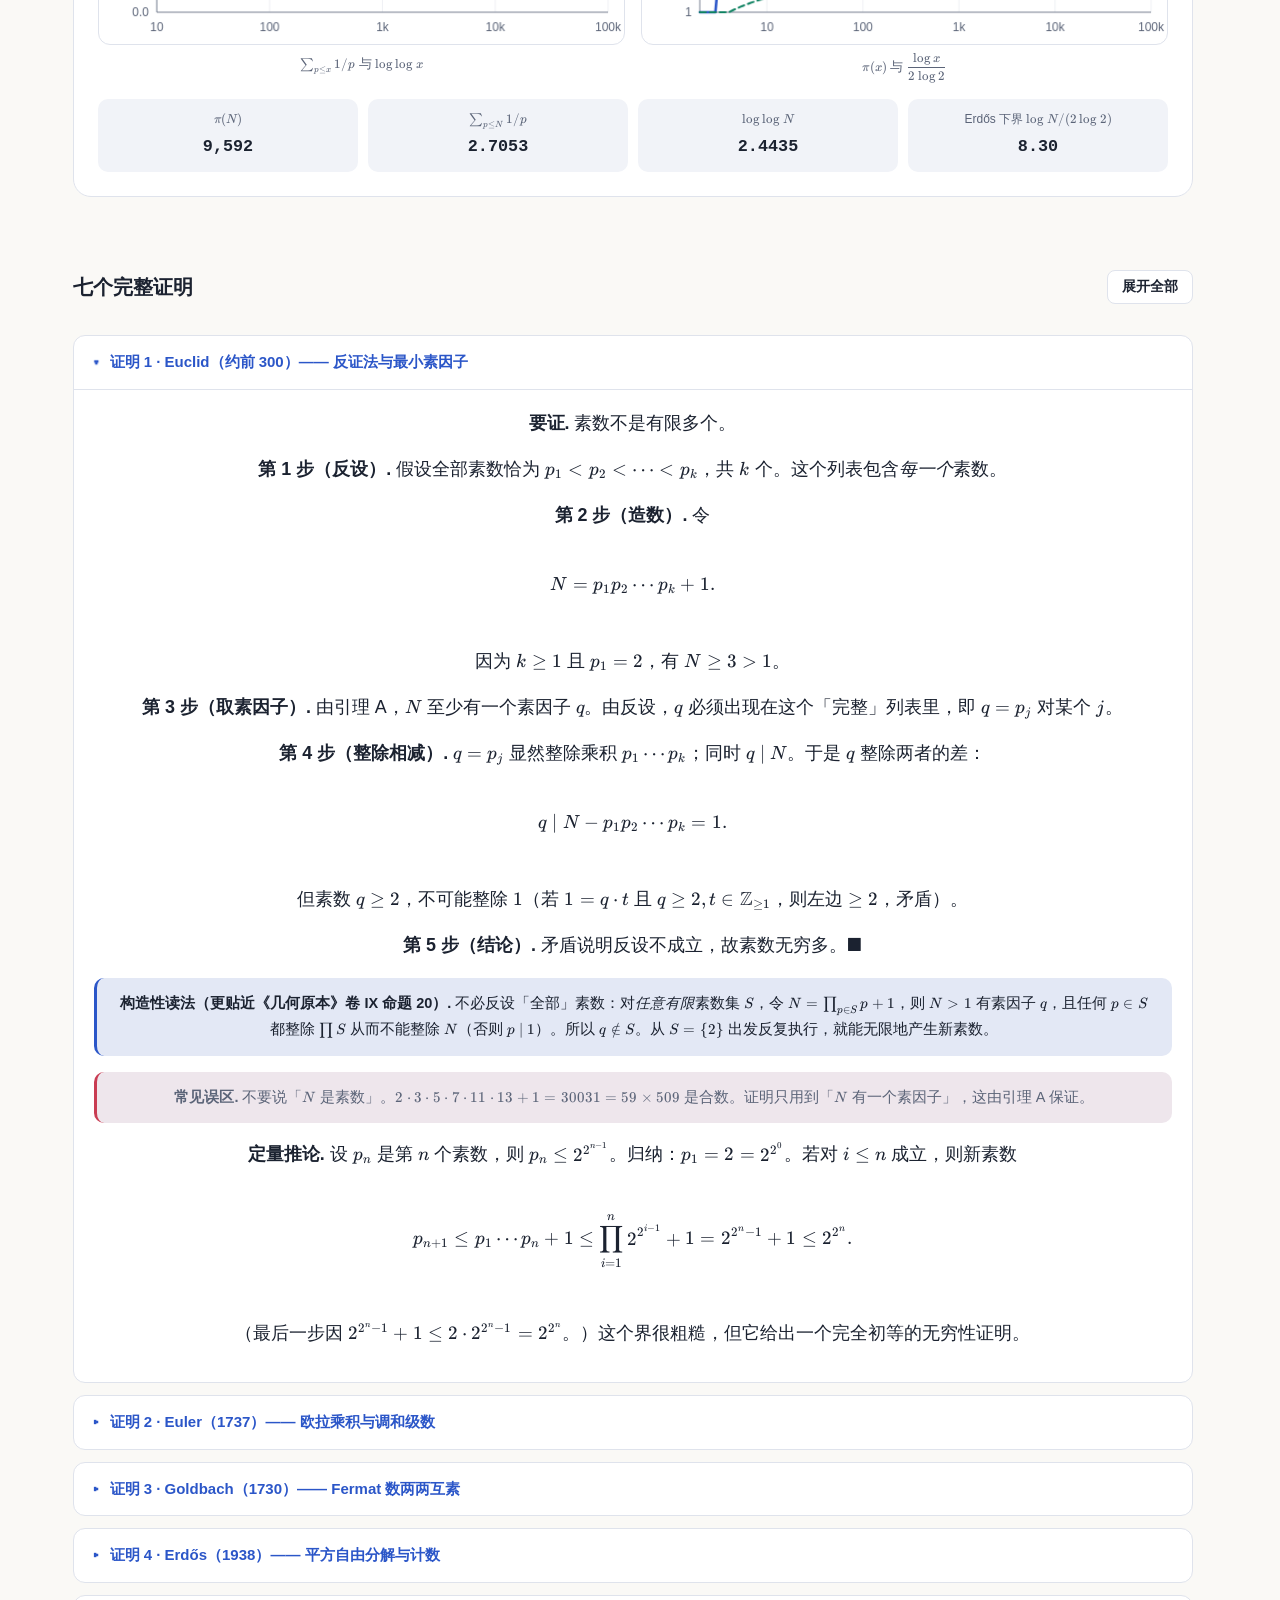
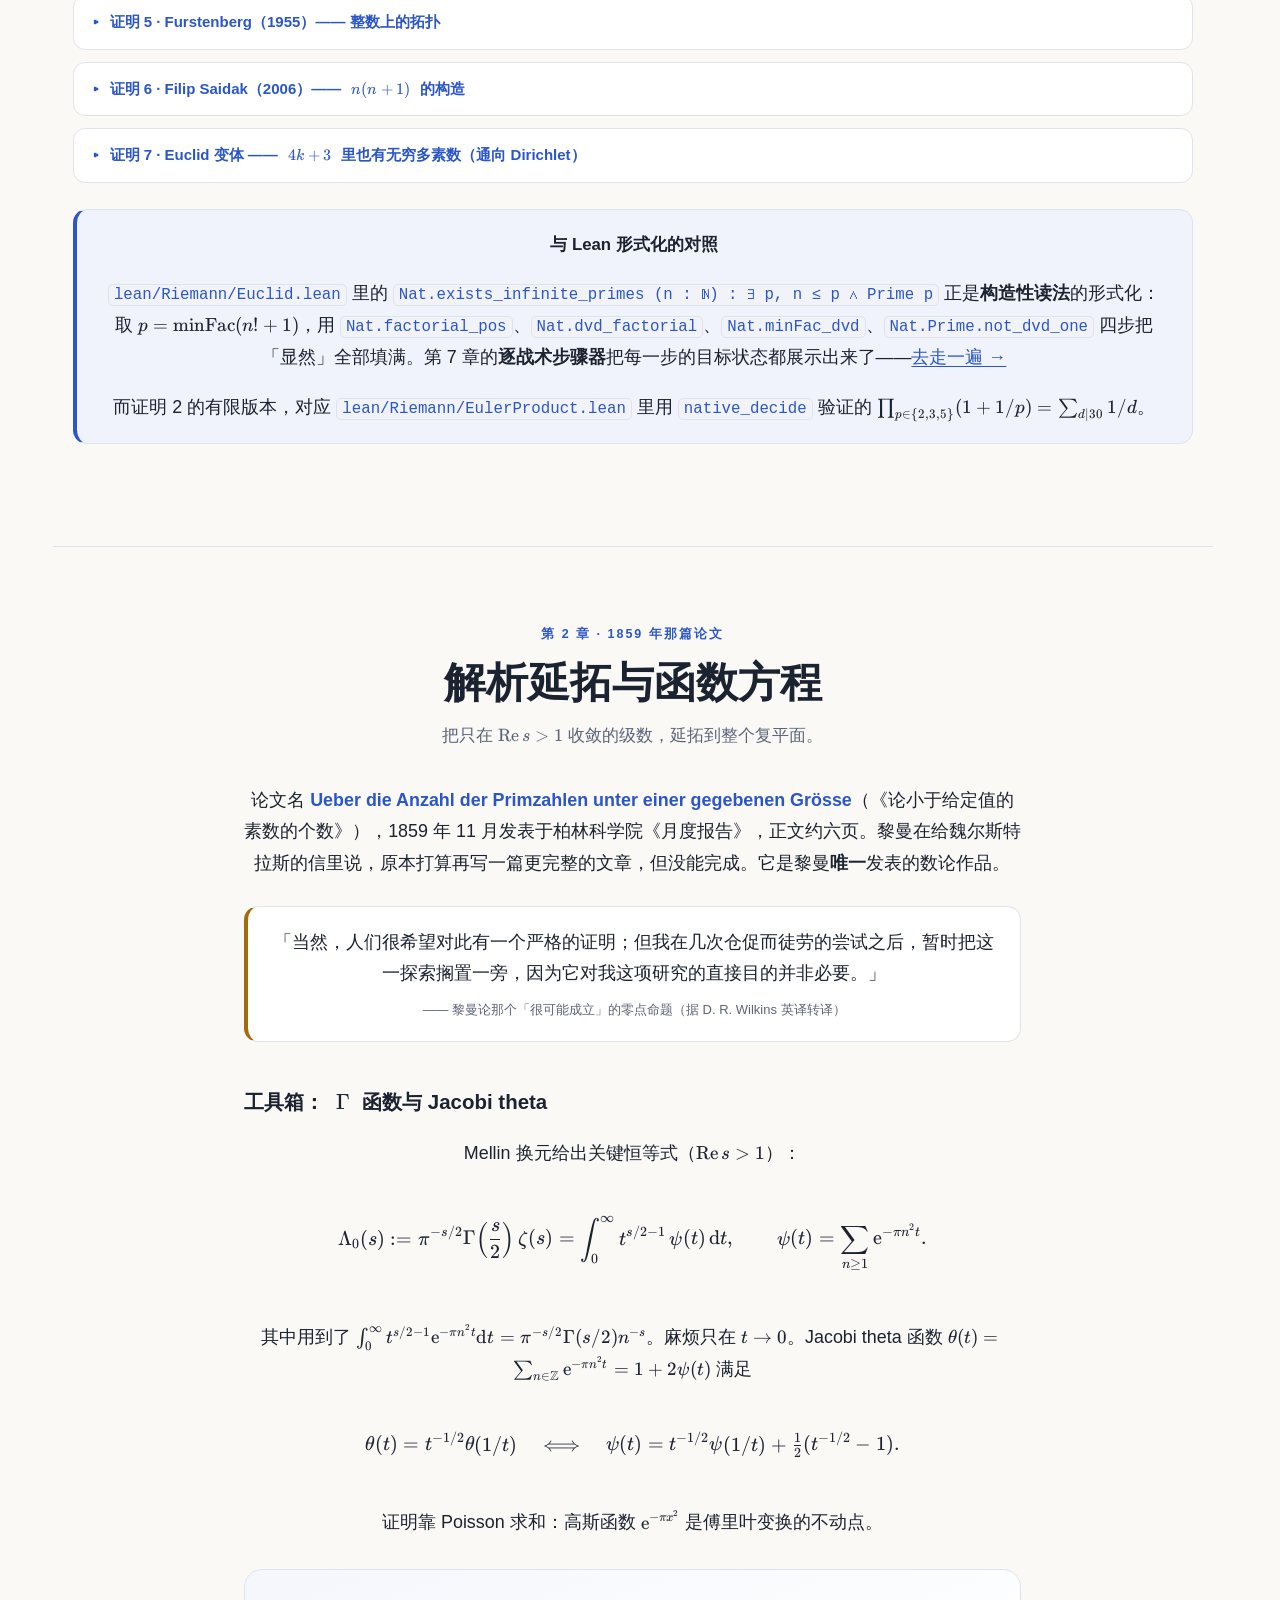
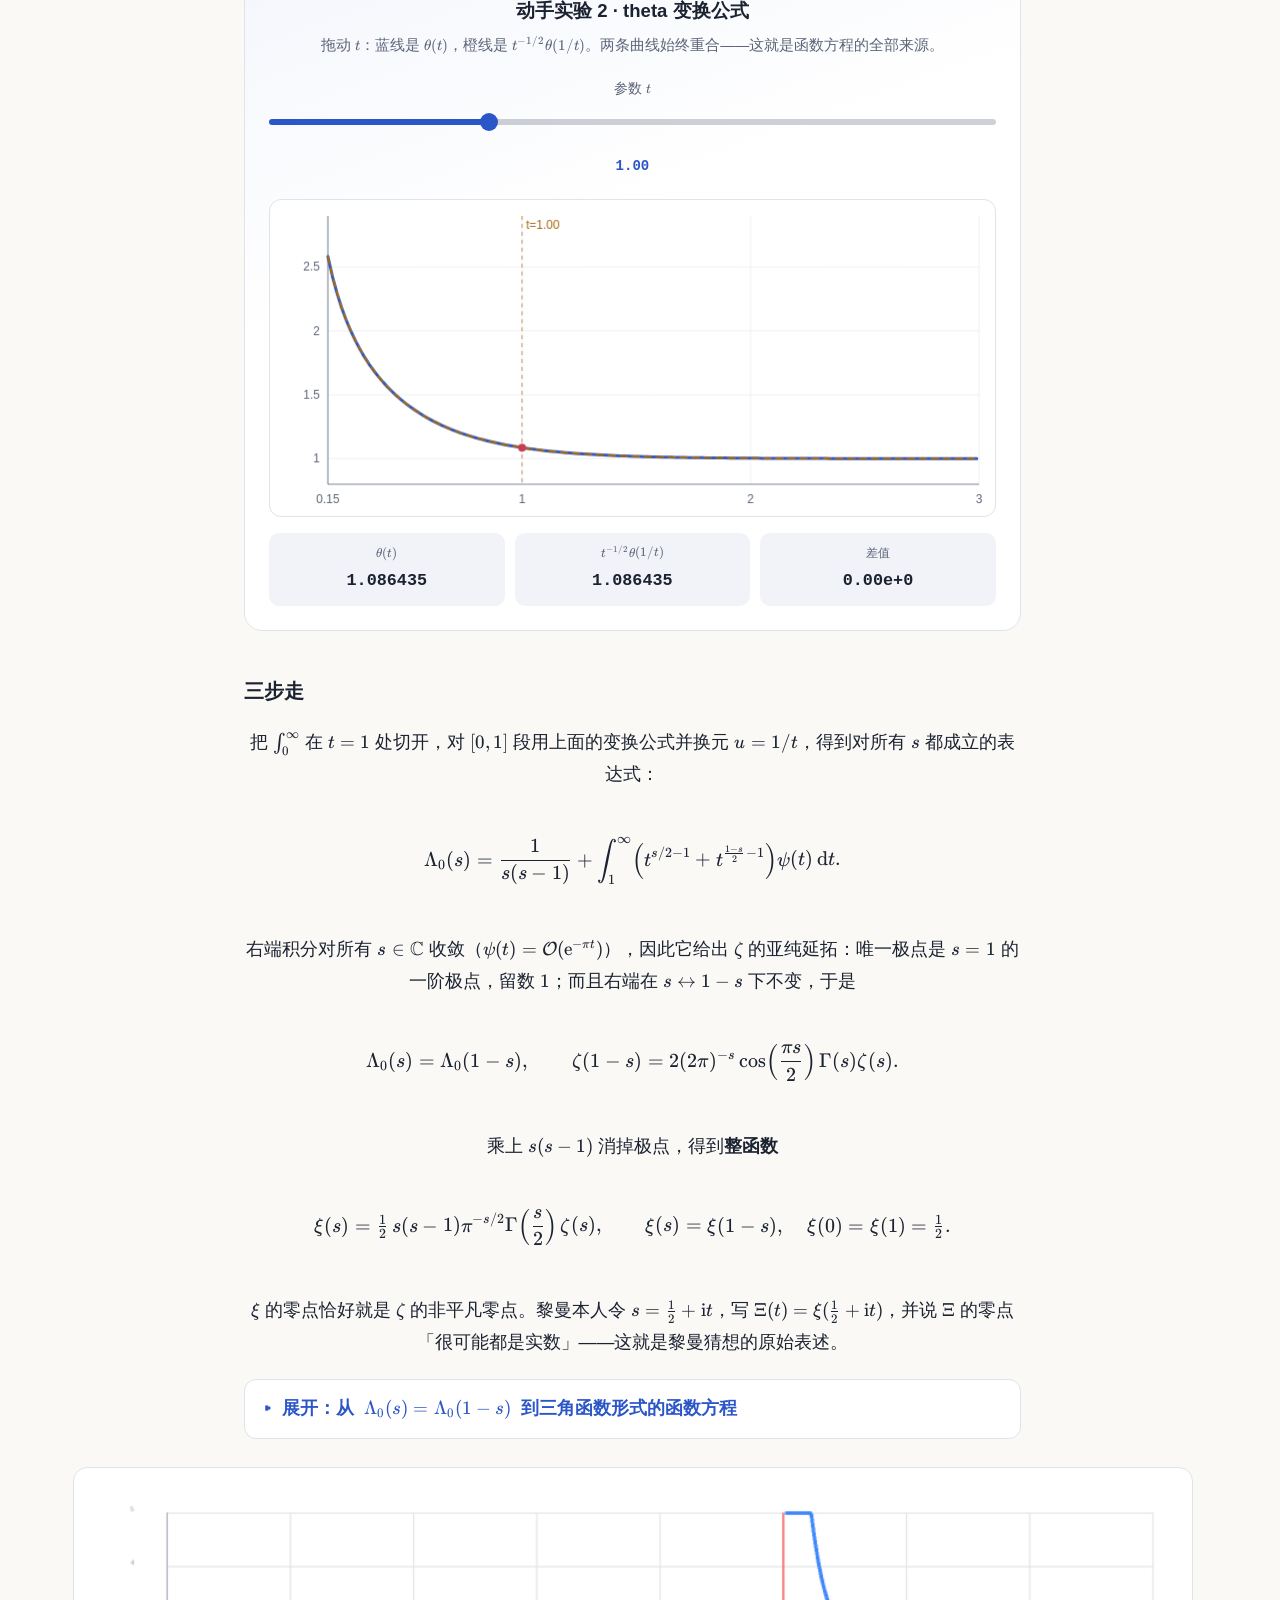
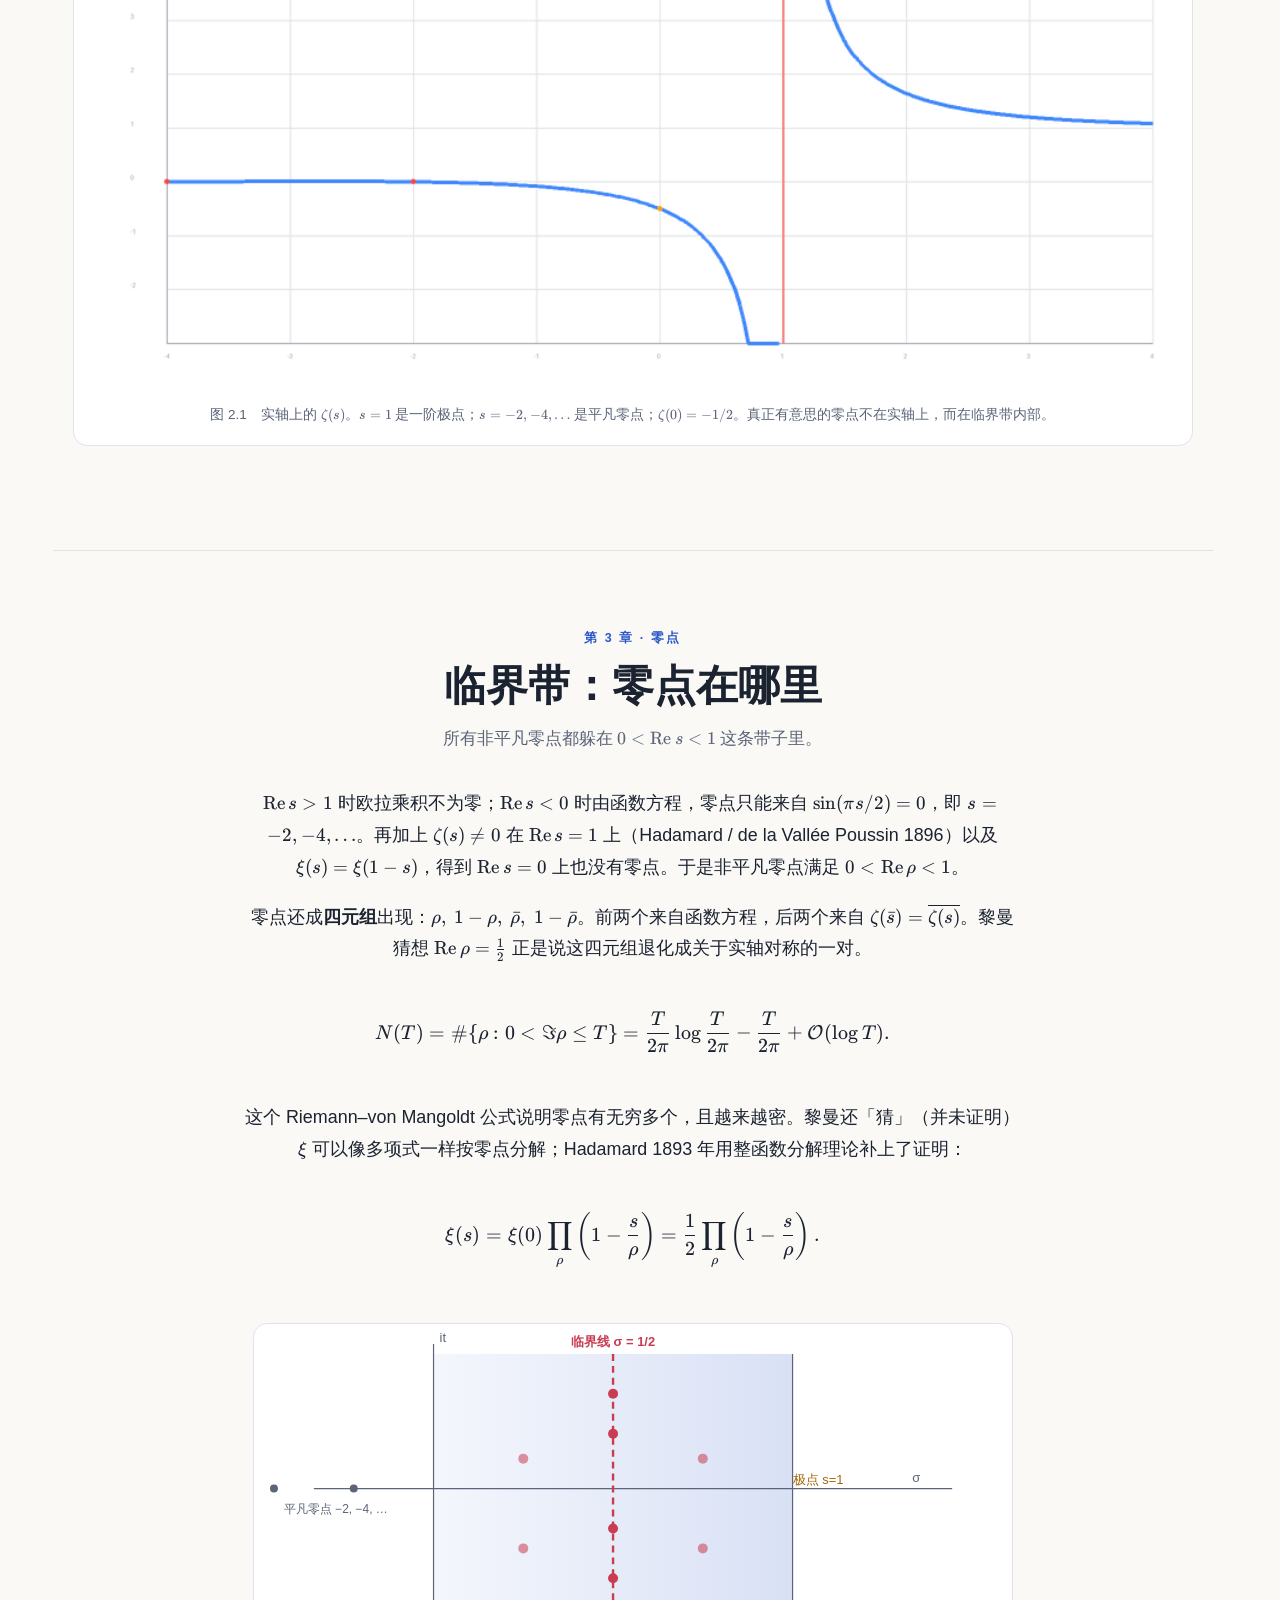
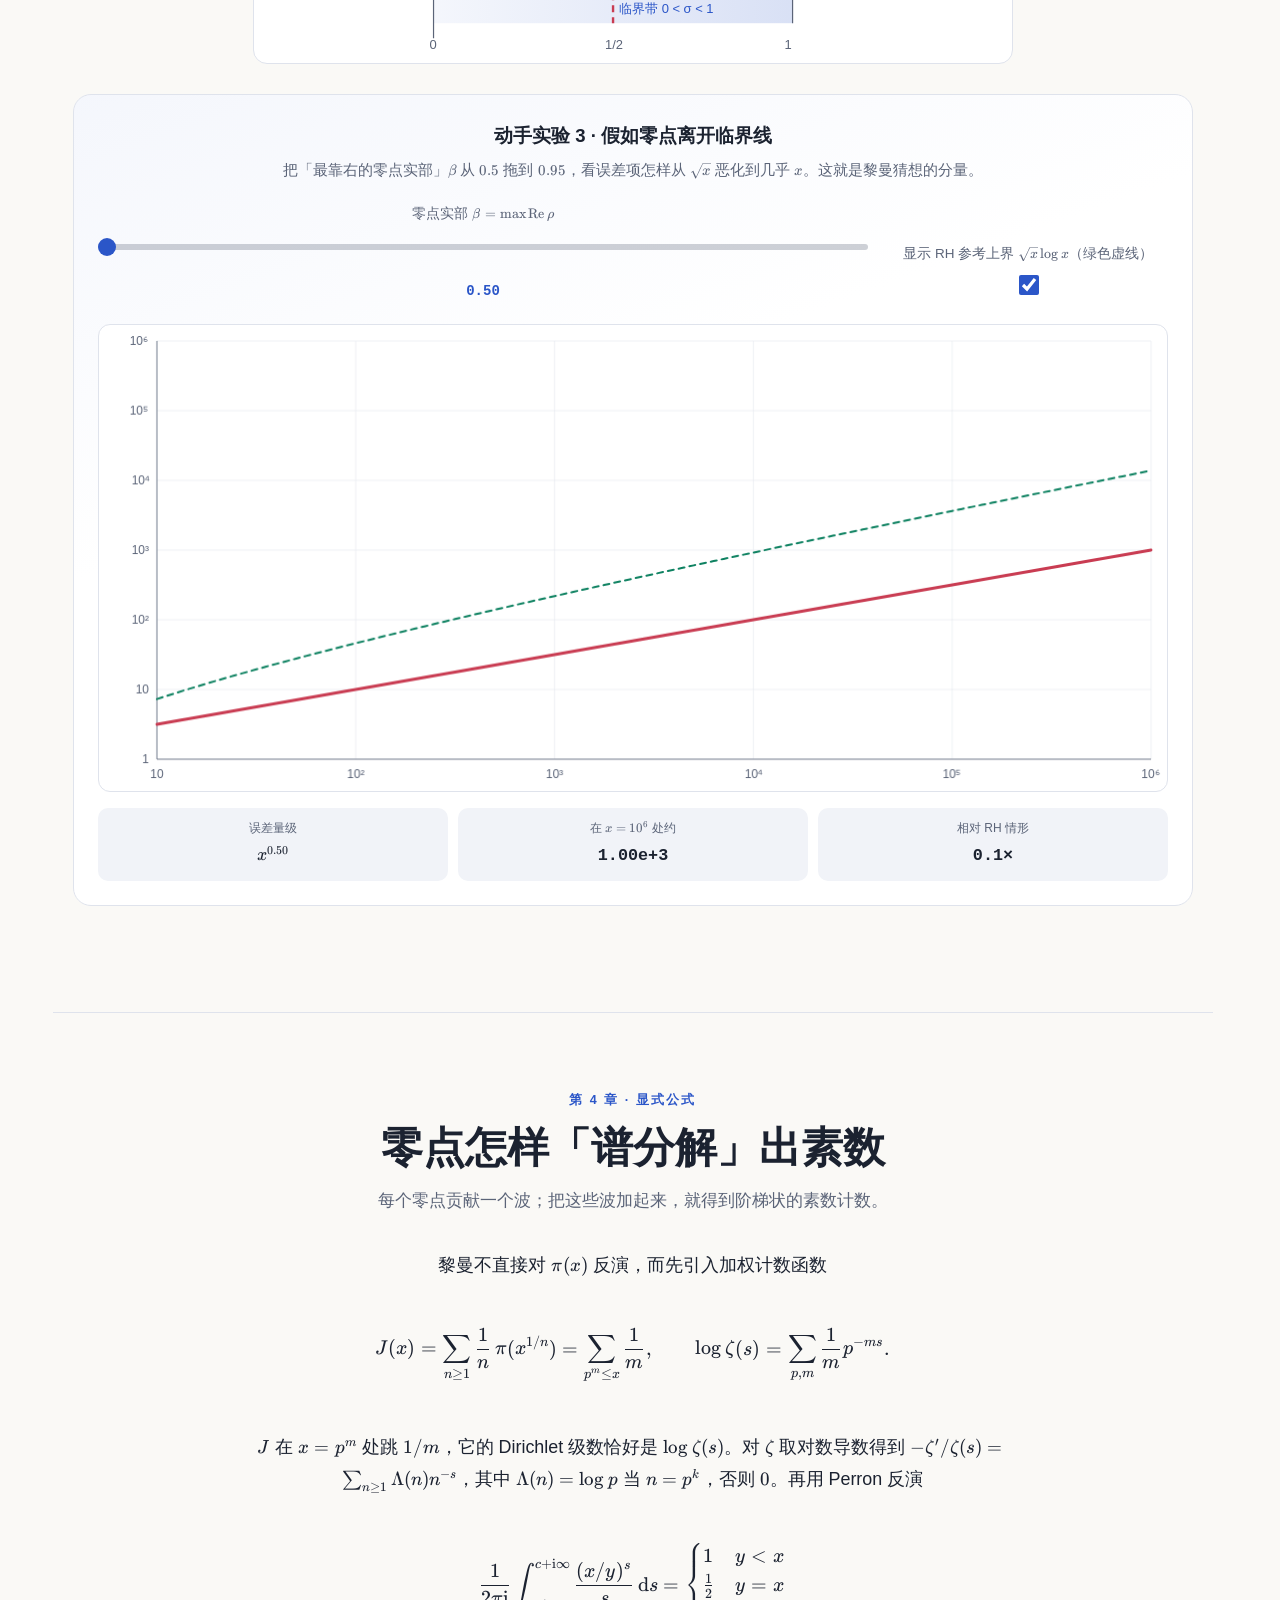
==== commit d68ea90c: "docs(web): 按理工科本科（高数/线代/概率）水平重写良序原理与超纲提示 - 良序原理改为『数学归纳法的另一种说法 + 从 1 往上数』的直观，   去掉 Peano 公理；补『单调下降有下界" ====
--- a/web/index.html
+++ b/web/index.html
@@ -250,6 +250,12 @@
     <p><strong>引理 A.</strong> 每个整数 $m\ge 2$ 至少有一个素因子。<br>
     <strong>证明.</strong> 考虑集合 $D=\{d>1: d\mid m\}$，它非空（$m\in D$）。由自然数的良序原理，$D$ 有最小元 $d$。若 $d$ 不是素数，则 $d=ab$ 且 $1&lt;a&lt;d$，于是 $a\mid d\mid m$，即 $a\in D$ 且 $a&lt;d$，与 $d$ 的最小性矛盾。故 $d$ 是素数，且 $d\mid m$。$\square$</p>
     <p>注意这条引理只用<strong>整除与良序</strong>，完全不需要算术基本定理（唯一分解）。这也是 Euclid 证明比 Euler 乘积更「省工具」的原因。</p>
+    <p><strong>良序原理（Well-Ordering Principle）.</strong> 正整数集 $\{1,2,3,\dots\}$ 的<strong>任意非空子集都有最小元</strong> —— 就是高数里数学归纳法的另一种说法：从 $1$ 往上数，第一次命中的就是最小元；等价地，正整数不能无穷地严格变小。注意必须是「正整数」：全体整数、正有理数都没有最小元。$D$ 是正整数集的非空子集，所以能取最小元 $d$。</p>
+  </div>
+
+  <div class="callout accent">
+    <h3>阅读提示（只假设高数 / 线代 / 概率统计）</h3>
+    <p>下面七个证明里，<strong>1、2、3、6、7 号</strong>只用整除、归纳法与级数（高数），建议按顺序读；<strong>4 号 Erdős</strong> 用到一点组合计数，也不超纲。<strong>5 号 Furstenberg 用到了点集拓扑</strong>（开集、闭集），超出本科公共课范围，标为<strong>选读，可整段跳过</strong>，不影响其余六个证明，也不影响主线。文中凡出现超纲名词都给了通俗解释或「可跳过」标注。</p>
   </div>
 
   <h3 class="subhead">七个证明一览</h3>
